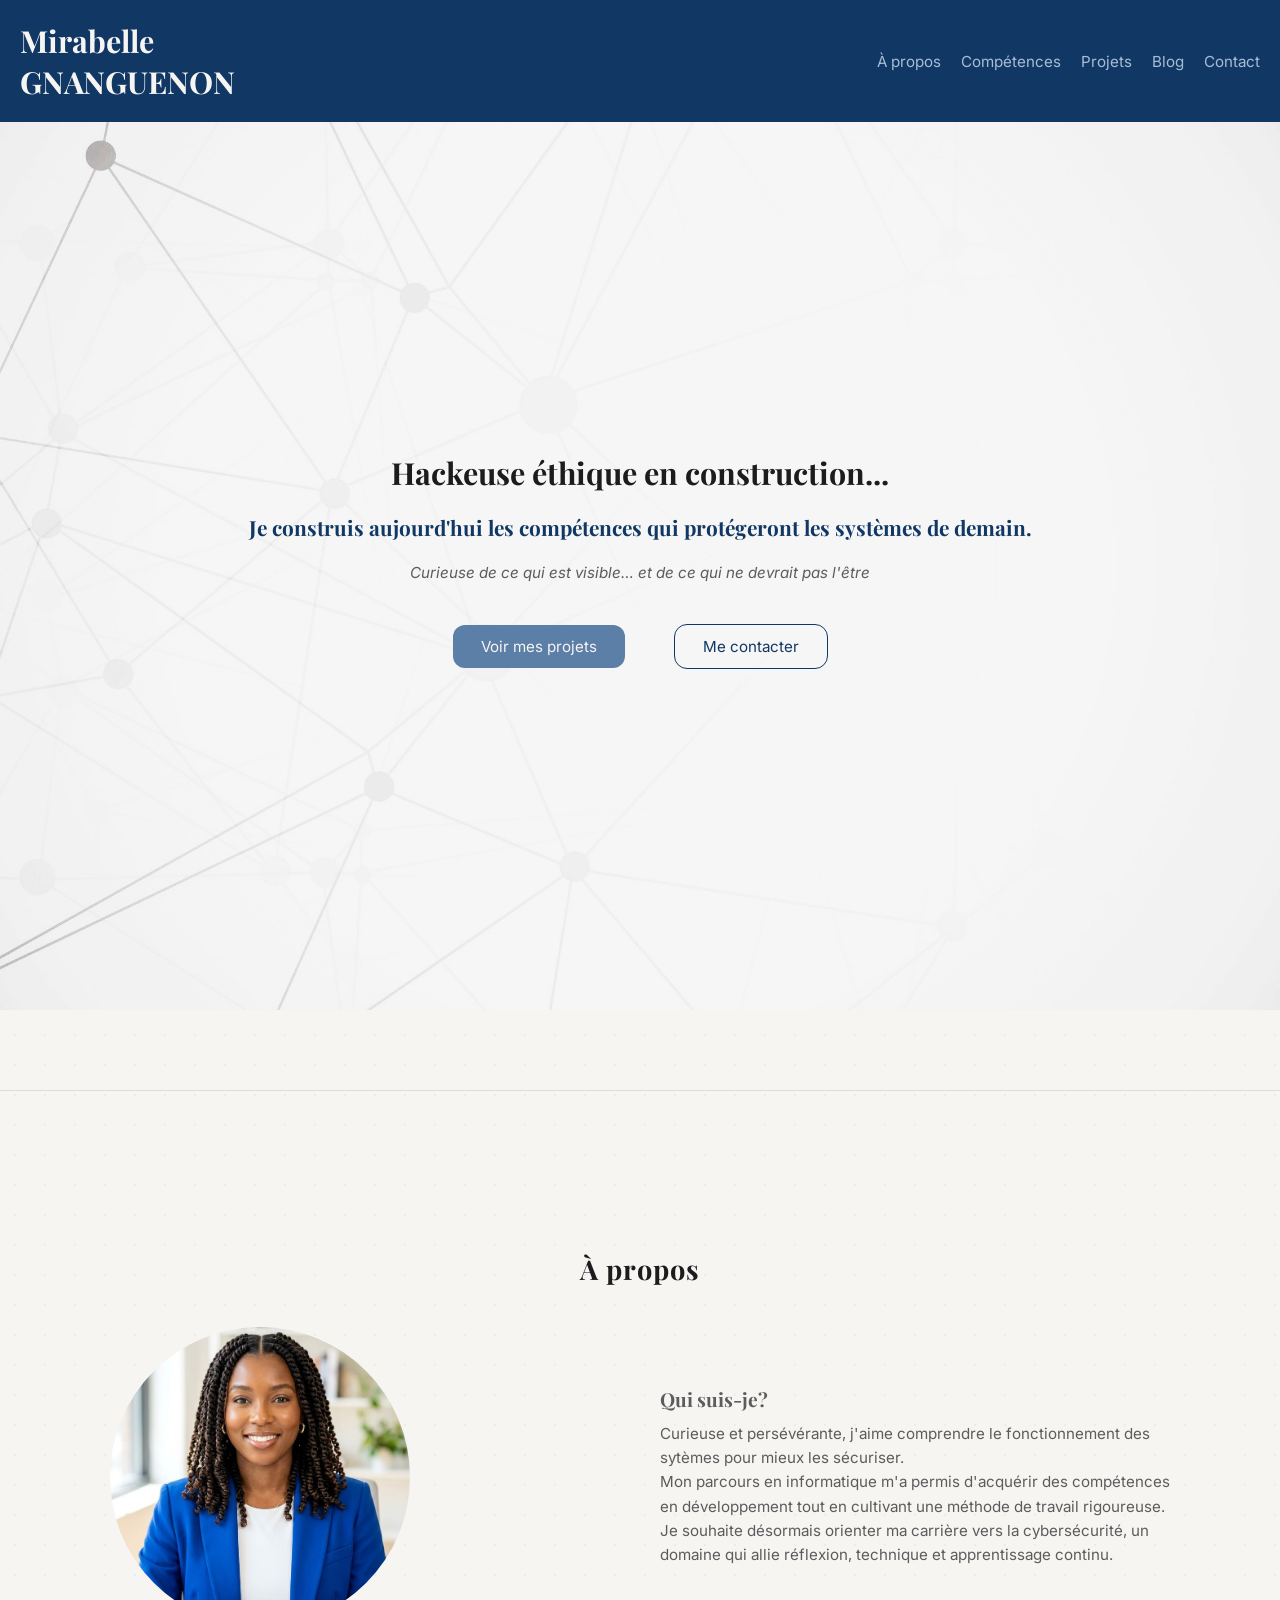
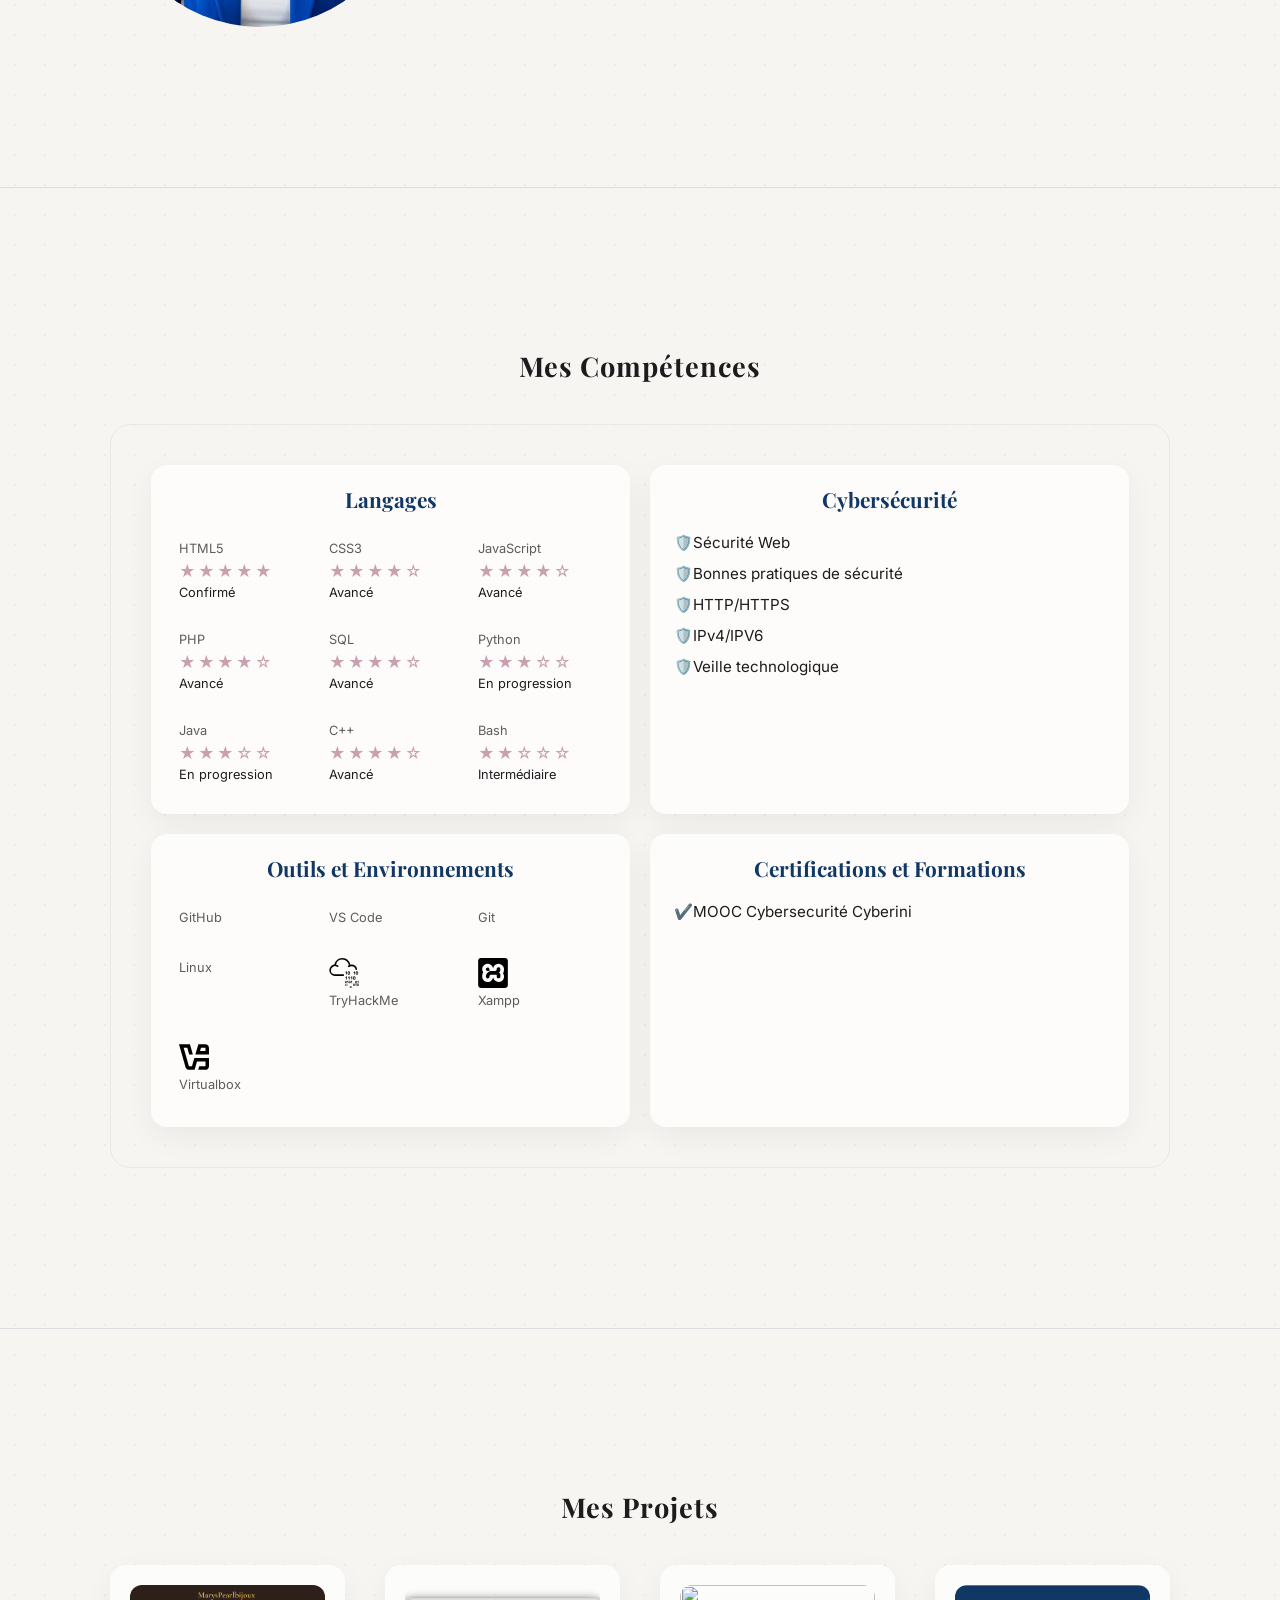
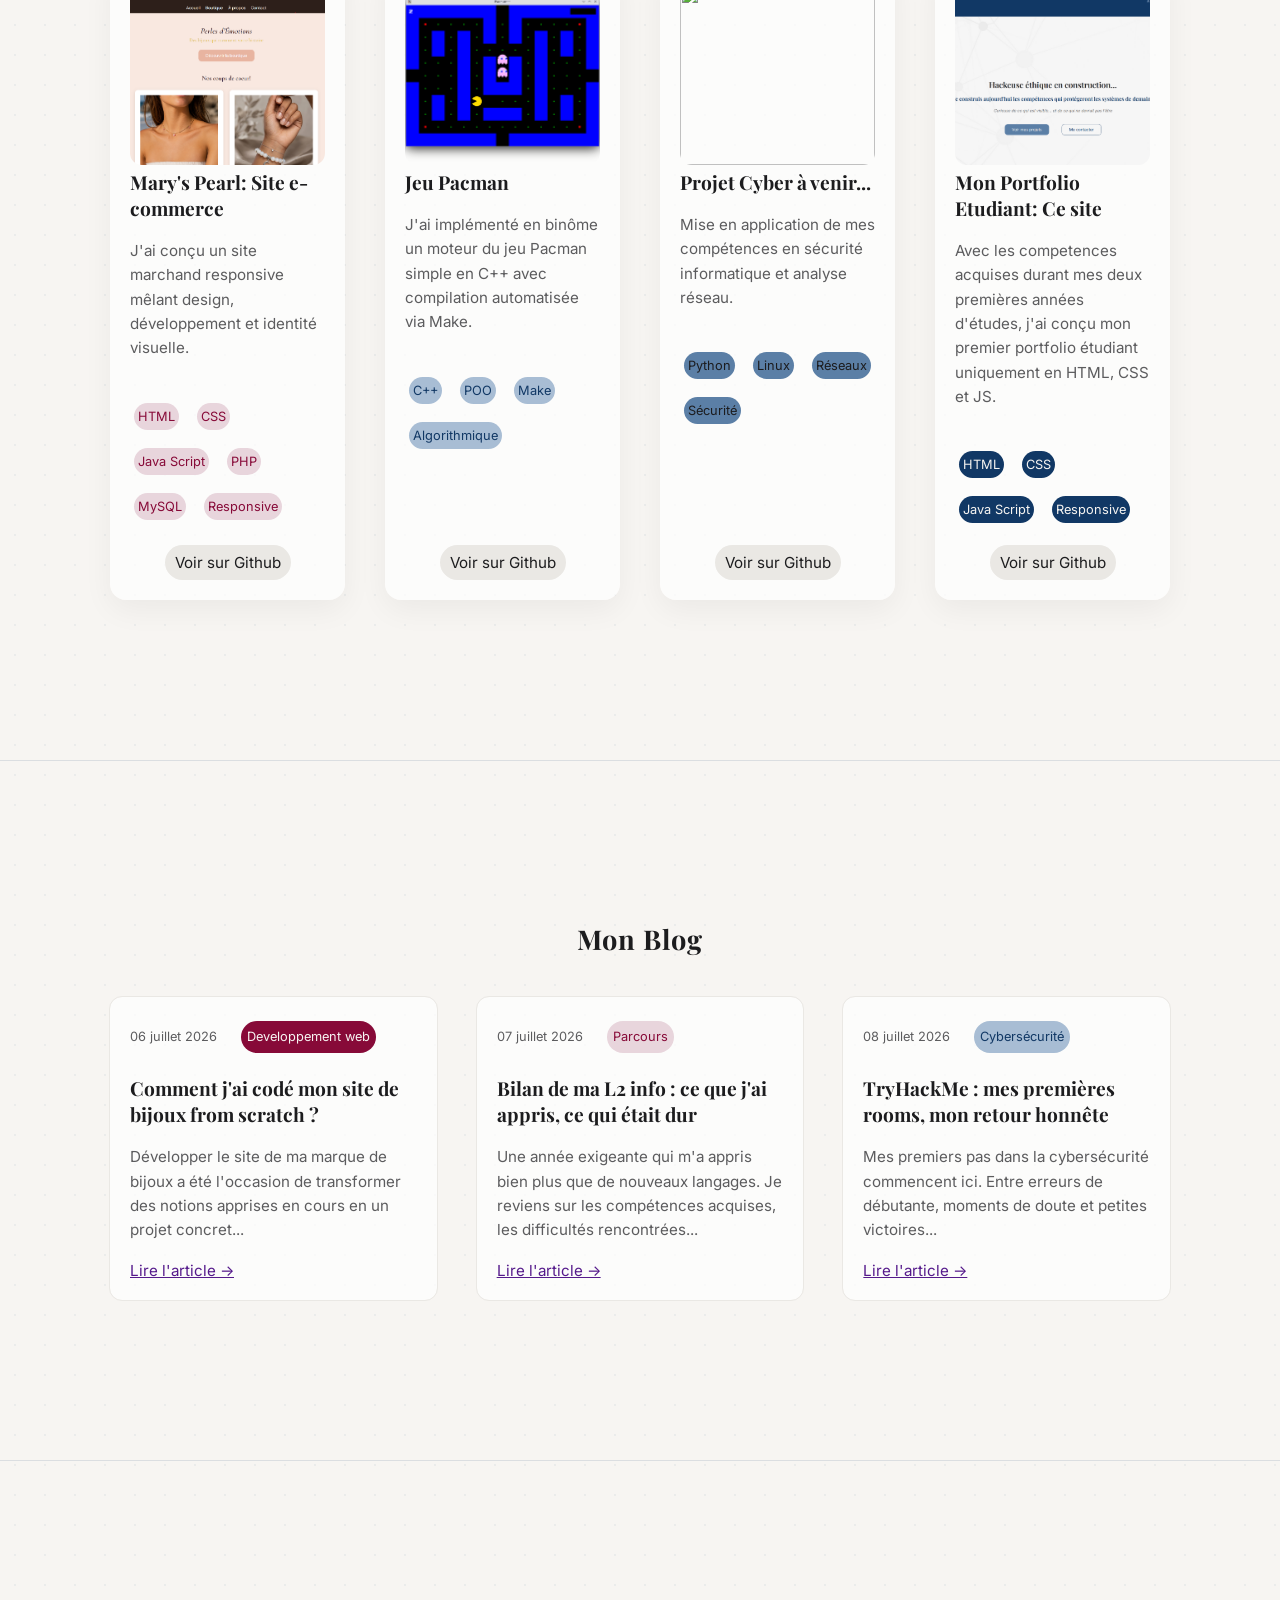
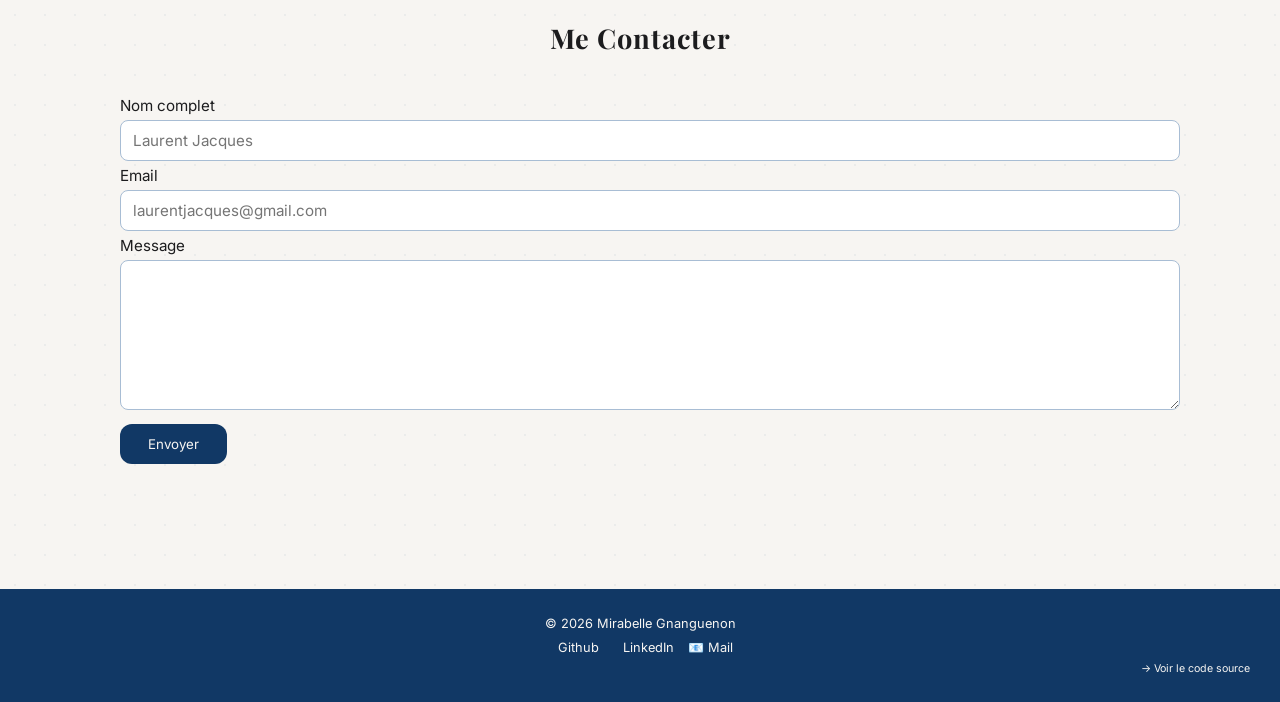
==== index.html @ e55e486d "Organisation du portfolio avec la nouvelle arborescence" ====
<!DOCTYPE html>
<html lang="fr">
<head>
    <meta charset="UTF-8">
    <meta name="viewport" content="width=device-width, initial-scale=1.0">
    <title>Portfolio-Mirabelle-gnanguenon</title>
    <link rel="stylesheet" type='text/css' href="https://cdn.jsdelivr.net/gh/devicons/devicon@latest/devicon.min.css" />
    <link href="https://fonts.googleapis.com/css2?family=Playfair+Display:ital,wght@0,500;0,600;1,400;1,500&family=Inter:wght@400;500;600&display=swap" rel="stylesheet">
    <link rel="stylesheet" href="style.css">
    <script defer src="script.js"></script>
</head>
<body>
    <header>
        <nav>
            <a href="#hero" class="nom-complet">
                <div>
                    <h1>Mirabelle</h1>
                    <h1>GNANGUENON</h1>
                </div>
            </a>

            <ul>
                <li><a href="#about">À propos</a></li>
                <li><a href="#skills">Compétences</a></li>
                <li><a href="#projects">Projets</a></li>
                <li><a href="#blog">Blog</a></li>
                <li><a href="#contact">Contact</a></li>
            </ul>
        </nav>
    </header>

    <main>
        <!-- hero -->
        <section id="hero">
            <h1>Hackeuse éthique en construction...</h1>
            <h3>Je construis aujourd'hui les compétences qui protégeront les systèmes de demain.</h3>
            <p>Curieuse de ce qui est visible… et de ce qui ne devrait pas l'être</p>
            
            <div class="boutons">
                <a href="#projects" class="bouton_projets">Voir mes projets</a>
                <a href="#contact" class="bouton_contact">Me contacter</a>
            </div>
        </section>

        <hr>

        <!-- à propos -->
        <section id="about">
            <h2 class="titre_section">À propos</h2>
            <div class="contenu-section">
                <img src="src/imgs/photo.jpg" alt="Une jeune femme en veste bleue professionnelle soignée arborant un beau sourire">
                <div>
                    <h4>Qui suis-je?</h4>
                    <p>Curieuse et persévérante, j'aime comprendre le fonctionnement des sytèmes pour mieux les sécuriser.</p>
                    
                    <p>Mon parcours en informatique m'a permis d'acquérir des compétences en développement tout en cultivant une méthode de travail rigoureuse.</p>
                    <p>Je souhaite désormais orienter ma carrière vers la cybersécurité, un domaine qui allie réflexion, technique et apprentissage continu.</p>
                </div>
            </div>
        </section>

        <hr>

        <!-- compétences -->
        <section id="skills">
            <h2 class="titre_section">Mes Compétences</h2>
            <div class="contenu-section">
                <div class="skill-card">
                    <h3>Langages</h3>
                        <ul class="langages">
                            
                            <li><i class="devicon-html5-plain"></i><p>HTML5</p><p class="niveau">★★★★★</p><span>Confirmé</span></li>
                            <li><i class="devicon-css3-plain"></i><p>CSS3</p><p class="niveau">★★★★☆</p><span>Avancé</span></li>
                            <li><i class="devicon-javascript-plain"></i><p>JavaScript</p><p class="niveau">★★★★☆</p><span>Avancé</span></li>
                            <li><i class="devicon-php-plain"></i><p>PHP</p><p class="niveau">★★★★☆</p><span>Avancé</span></li>
                            <li><i class="devicon-azuresqldatabase-plain"></i><p>SQL</p><p class="niveau">★★★★☆</p><span>Avancé</span></li>
                            <li><i class="devicon-python-plain"></i><p>Python</p><p class="niveau">★★★☆☆</p><span>En progression</span></li>
                            <li><i class="devicon-java-plain"></i><p>Java</p><p class="niveau">★★★☆☆</p><span>En progression</span></li>
                            <li><i class="devicon-cplusplus-plain"></i><p>C++</p><p class="niveau">★★★★☆</p><span>Avancé</span></li>
                            <li><i class="devicon-bash-plain"></i><p>Bash</p><p class="niveau">★★☆☆☆</p><span>Intermédiaire</span></li>
                        </ul>
                </div>
                
                <div class="skill-card">
                    <h3>Cybersécurité</h3>
                        <ul class="cybersecu">
                            <li>🛡️Sécurité Web</li>
                            <li>🛡️Bonnes pratiques de sécurité</li>
                            <li>🛡️HTTP/HTTPS</li>
                            <li>🛡️IPv4/IPV6</li>
                            <li>🛡️Veille technologique</li>
                        </ul>
                </div>

                <div class="skill-card">
                    <h3>Outils et Environnements</h3>
                        <ul class="outils">
                            <li><i class="devicon-github-original"></i><p>GitHub</p></li>
                            <li><i class="devicon-visualstudio-plain"></i><p>VS Code</p></li>
                            <li><i class="devicon-git-plain"></i><p>Git</p></li>
                            <li><i class="devicon-linux-plain"></i><p>Linux</p></li>
                            <li><img src="src/icons/tryhackme.svg" alt="TryHackMe"><p>TryHackMe</p></li>
                            <li><img src="src/icons/xampp.svg" alt="Xampp"><p>Xampp</p></li>
                            <li><img src="src/icons/virtualbox.svg" alt="Virtualbox"><p>Virtualbox</p></li>
                        </ul>
                </div>

                <div class="skill-card">
                    <h3>Certifications et Formations</h3>
                        <ul class="certifs">
                            <li><a href="lien du certificat">✔️MOOC Cybersecurité Cyberini</a></li>
                        </ul>
                </div>
            </div> 
        </section>

        <hr>

        <!-- projets -->
        <section id="projects">
            <h2 class="titre_section">Mes Projets</h2>
            <div class="contenu-section">
                    <article>
                        <a href="lien github" target="_blank" rel="noopener">
                        <img src="src/imgs/capture-projet-marys-pearl.png" alt="capture d'ecran de la vitrine d'un site e-commerce appelé marys pearl ">
                        <h4>Mary's Pearl: Site e-commerce</h4>
                        </a>
                        <p>J'ai conçu un site marchand responsive mêlant design, développement et identité visuelle.</p>
                        <ul class="tags_projet1">
                        <li>HTML</li>
                        <li>CSS</li>
                        <li>Java Script</li>
                        <li>PHP</li>
                        <li>MySQL</li>
                        <li>Responsive</li>
                        </ul>
                        <a href="" class="bouton_github"><i class="devicon-github-original"></i>  Voir sur Github</a>
                    </article>

                    <article>
                        <a href="lien github" target="_blank" rel="noopener">
                        <img src="src/imgs/capture-projet-pacman.png" alt="capture d'ecran d'un début de partie du jeu pacman">
                        <h4>Jeu Pacman</h4>
                        </a>
                        <p>J'ai implémenté en binôme un moteur du jeu Pacman simple en C++ avec compilation automatisée via Make.</p>
                        <ul class="tags_projet2">
                        <li>C++</li>
                        <li>POO</li>
                        <li>Make</li>
                        <li>Algorithmique</li>
                        </ul>
                        <a href="" class="bouton_github"><i class="devicon-github-original"></i>  Voir sur Github</a>
                    </article>

                    <article>
                        <a href="lien github" target="_blank" rel="noopener">
                        <img src="https://placehold.co/150x200" alt="">
                        <h4>Projet Cyber à venir...</h4>
                        </a>
                        <p>Mise en application de mes compétences en sécurité informatique et analyse réseau.</p>
                        <ul class="tags_projet3">
                        <li>Python</li>
                        <li>Linux</li>
                        <li>Réseaux</li>
                        <li>Sécurité</li>
                        </ul>
                        <a href="" class="bouton_github"><i class="devicon-github-original"></i>  Voir sur Github</a>
                    </article>

                    <article>
                        <a href="lien github" target="_blank" rel="noopener">
                        <img src="src/imgs/capture-projet-portfolio.png" alt="capture d'ecran de mon portfolio (site actuel) ">
                        <h4>Mon Portfolio Etudiant: Ce site</h4>
                        </a>
                        <p>Avec les competences acquises durant mes deux premières années d'études, j'ai conçu mon premier portfolio étudiant uniquement en HTML, CSS et JS.</p>
                        <ul class="tags_projet4">
                        <li>HTML</li>
                        <li>CSS</li>
                        <li>Java Script</li>
                        <li>Responsive</li>
                        </ul>
                        <a href="" class="bouton_github"><i class="devicon-github-original"></i>  Voir sur Github</a>
                    </article>
                </div>
            
        </section>

        <hr>

        <!-- blog -->
        <section id="blog">
            <h2 class="titre_section">Mon Blog</h2>
            <div class="contenu-section">
                <article>
                    <div>
                        <p class="date-article">06 juillet 2026</p>
                        <p class="tag-dev">Developpement web</p>
                    </div>
                    <h4>Comment j'ai codé mon site de bijoux from scratch ?</h4>
                    <p class="desc-article">Développer le site de ma marque de bijoux a été l'occasion de transformer des notions apprises en cours en un projet concret...</p>
                    <a href="">Lire l'article →</a>
                </article>

                <article>
                    <div> 
                        <p class="date-article">07 juillet 2026</p>
                        <p class="tag-parcours">Parcours</p>
                    </div>
                    
                    <h4>Bilan de ma L2 info : ce que j'ai appris, ce qui était dur</h4>
                    <p class="desc-article">Une année exigeante qui m'a appris bien plus que de nouveaux langages. Je reviens sur les compétences acquises, les difficultés rencontrées...</p>
                    <a href="">Lire l'article →</a>
                </article>

                <article>
                    <div>
                        <p class="date-article">08 juillet 2026</p>
                        <p class="tag-cybersecu">Cybersécurité</p>
                    </div>
                    <h4>TryHackMe : mes premières rooms, mon retour honnête</h4>
                    <p class="desc-article">Mes premiers pas dans la cybersécurité commencent ici. Entre erreurs de débutante, moments de doute et petites victoires...</p>
                    <a href="">Lire l'article →</a>
                    
                </article>
            </div>
            
        </section>

        <hr>

        <!-- contact -->
        <section id="contact">
            <h2 class="titre_section">Me Contacter</h2>
            <div class="contenu-section">
                <form action="" method="post">
                <label for="nom">Nom complet</label>
                <input type="text" id="nom" placeholder="Laurent Jacques" required>

                <label for="email">Email</label>
                <input type="email" id="email" placeholder="laurentjacques@gmail.com" required>

                <label for="message">Message</label>
                <textarea name="message" id="message" required></textarea>

                <button type="submit">Envoyer</button>

                </form>
            </div>
        </section>
    </main>

    <footer>
        <p>© 2026 Mirabelle Gnanguenon</p>
        <div>
            <a href=""><i class="devicon-github-original"></i>Github</a>
            <a href=""><i class="devicon-linkedin-plain"></i>LinkedIn</a>
            <a href="mailto:mahoutongnanguenon@gmail.com">📧 Mail</a>
        </div>

        <p class="code"><a href="">→ Voir le code source </a></p>
        
    </footer>
</body>
</html>
---- style.css ----
* {
    margin:0;
    padding: 0;
    box-sizing: border-box; 
}

html {
    scroll-behavior: smooth;
}

:root {
    --primary-color-1: #F7F5F2;
    --primary-color-2:#EAE8E4;
    --secondary-color:  #113865;
    --text-color-1:#1C1C1E;
    --text-color-2:#5C5C5E;
    --special-color-1:#A8BDD4;
    --special-color-2:#C9A0B0;
    --special-color-3:#870a38;
    --special-color-4:#E8D5DC;
    --special-color-5:#5B7FA6;
    --font-titre: 'Playfair Display', serif;
    --font-texte: 'Inter', sans-serif;
    --text-h1: 1.90rem;
    --text-h2: 1.70rem;
    --text-h3: 1.3rem;
    --text-h4: 1.2rem;
    --text-body: 0.95rem;
    --text-small: 0.8rem;

}

a {
    transition: 0.2s ease;
}

nav{
    position: fixed;
    width: 100%;
    display: flex; 
    justify-content: space-between;
    align-items: center;
    background-color: var(--secondary-color);
    color: var(--primary-color-1) ;
    padding: 20px;
    transition: all 0.3s ease; /*permet de faire une transition douce de 0.3 au moment de l'application de n'importe quel style changeant pour nav (ici pour style de effet_scroll)*/
    z-index:1000;
}

/* Remplacé dans le js pour faire plus classe et sécurisé(utilisagtion de variable au lieu de 77.6) */
/* main{
    padding-top: 77.6px;
}  */

body{
    color: var(--text-color-1);
    font-family: var(--font-texte);
    font-size: var(--text-body);
    background-color: var(--primary-color-1);
    background-image: radial-gradient(rgba(17,56,101,0.05) 1px, transparent 1px);
    background-size: 30px 30px;
}

section {
    margin: 40px auto;
    max-width: 1100px;
    padding:80px 20px;
}


p {
    line-height: 1.6;
    color: var(--text-color-2);
}

h1{
    font-family: var(--font-titre);
    font-size: var(--text-h1);
}

h2{
    font-family: var(--font-titre);
    font-size: var(--text-h2);
}

h3{
    font-family: var(--font-titre);
    font-size: var(--text-h3);
}

h4{
    font-family: var(--font-titre);
    font-size: var(--text-h4);
}

nav ul{
    display: flex;
    gap: 20px;
    list-style-type: none;
}

nav a{
    color: var(--special-color-1);
    text-decoration: none;
}

nav ul a:hover{
    color:var(--primary-color-1) ;
}

.nom-complet{
    color: var(--primary-color-1);
}

hr {
    border: none;
    height: 0.8px;
    background-color: rgba(17, 56, 101, 0.12);
    width: 100%;
    margin: 80px 0;
}


#hero{
  max-width: none;
  width: 100%;
  margin: 0;
  min-height: 100vh;  
  display: flex;
  flex-direction: column;
  gap: 20px;
  justify-content: center;
  align-items: center;
  padding: 50px;
  background-image: url("src/imgs/hero-background-img.jpg");
  background-size: cover;
  background-position: center;
  background-repeat: no-repeat;
}

#hero h3 {
    color: var(--secondary-color);
} 

#hero p {
    font-style: italic;
    max-width: 600px;
    color: var(--text-color-2);
}

.boutons{
    display: flex;
    gap: 50px;
}

.bouton_projets{
    text-decoration: none;
    color: var(--primary-color-1);
    background-color: var(--special-color-5);
    padding: 12px 28px;
    margin-top: 20px;
    border-radius: 12px;
    transition: all 0.3s ease;
    transition: background-color .3s ease,
                transform .3s ease

}
.bouton_contact{
    text-decoration: none;
    color: var(--secondary-color);
    padding: 12px 28px;
    margin-top: 20px;
    outline: 1px solid var(--secondary-color) ;
    border-radius: 12px;
    transition: all 0.3s ease;
    transition: background-color .3s ease,
                transform .3s ease
}

.bouton_projets:hover,.bouton_contact:hover {
    background-color: var(--special-color-1);
    transform: translateY(-3px);
}




.effet_scroll{
    background-color: rgba(46, 74, 107, 0.95); 
    backdrop-filter: blur(10px);
    box-shadow: 0 2px 20px rgba(0,0,0,0.15);
}


footer{
    background-color:var(--secondary-color) ;
    font-size: var(--text-small);
    padding: 20px;
    margin-top: 20px;
}


footer *{
    text-decoration: none;
    color:var(--primary-color-1);
    text-align: center;
    margin: 5px;
}


footer p.code{
    text-align: right;
    font-size:smaller;
}

.titre_section {
    text-align: center;
    margin-bottom: 40px;
    letter-spacing: 1px;
}

#about div.contenu-section{
    display: grid;
    grid-template-columns: 1fr 1fr;
    gap: 40px;
    align-items: center;
}

#about h4{
    margin-bottom: 10px;
    color: var(--text-color-2);
}

#about img{
    width: 300px;
    height: 300px;
    object-fit: cover;
    border-radius: 100%;
}

#skills div.contenu-section{
    display: grid;
    grid-template-columns: repeat(2,1fr);
    gap: 20px;
    border: 1px solid var(--primary-color-2);
    border-radius: 20px;
    padding: 40px;
    
}


.skill-card {
    background: rgba(255,255,255,0.7);
    backdrop-filter: blur(10px);
    border-radius: 16px;
    padding: 20px;
    box-shadow: 0 10px 30px rgba(0,0,0,0.05);
    transition: 0.3s ease;
}

.skill-card:hover {
    transform: translateY(-6px);
    box-shadow: 0 20px 40px rgba(0,0,0,0.1);
}


#skills ul.langages,#skills ul.outils {
    /* display: inline-flex; */
    display: grid;
    grid-template-columns: repeat(3,1fr);
    gap: 18px;
    /* flex-wrap: wrap; */
    padding: 6px 4px;
    font-size: var(--text-small);
}

.outils img{
    width:30px;
    height:30px;
}

#skills ul.certifs a{
    text-decoration: none;
    color:var(--text-color-1) ;
}


#skills li{
    padding: 6px 4px;
    list-style-type: none;
}

.niveau{
    color:var(--special-color-2);
    font-size: 1rem;
    letter-spacing: 2px;
}

.langages i{
    font-size: 30px;
    color: var(--secondary-color);
}

.outils i{
    font-size: 30px;
    color: var(--text-color-1);
}


.skill-card h3{
    margin-bottom: 14px;
    text-align: center;
    color: var(--secondary-color);
    
}

/* .cybersecu li{
    margin: 6px;
    border-radius: 20px;
    background-color: var(--special-color-1);
    color:var(--secondary-color);
} */




#about, #skills {
    opacity: 0;
    transform: translateY(30px);
    transition: all 0.6s ease;
}

#about.visible, #skills.visible {
    opacity: 1;
    transform: translateY(0);
}

#projects article a{
    text-decoration: none;
    color: var(--text-color-1);
}

#projects div.contenu-section {
    display: grid;
    grid-template-columns: repeat(4,1fr);
    gap: 40px;
}


#projects article{
    display: flex;
    flex-direction: column;
    gap: 18px;
    transition: transform 0.3s ease, box-shadow 0.3s ease;
    background: rgba(255,255,255,0.7);
    border-radius: 16px;
    padding: 20px;
    box-shadow: 0 10px 30px rgba(0,0,0,0.05);
    opacity: 0;
    transform: translateY(30px);
}

#projects article:hover {
    transform: translateY(-6px);
    box-shadow: 0 20px 40px rgba(0,0,0,0.1);
}

#projects img{
    width: 100%;
    height:180px;
    border-radius:12px;
    object-fit: cover;
    object-position:center;
    
}


#projects div.contenu-section  ul{
    display: inline-flex;
    flex-wrap: wrap;
    gap: 10px;
    margin-top:20px;
}

#projects div.contenu-section li{
    list-style-type: none;
    border-radius: 15px;
    padding: 6px 4px;
    margin: 4px;
    font-size: var(--text-small);
}

.tags_projet1 li{
    background-color: var(--special-color-4);
    color:var(--special-color-3);
}

.tags_projet2 li{
    background-color: var(--special-color-1);
    color:var(--secondary-color);
}

.tags_projet3 li{
    background-color: var(--special-color-5);
    color:var(--text-color-1);
}

.tags_projet4 li{
    background-color: var(--secondary-color);
    color:var(--primary-color-1);
}

.bouton_github{
    align-self: center;
    transition: all 0.3s ease;
    text-decoration: none;
    background-color: var(--primary-color-2);
    color: var(--text-color-1);
    border-radius: 20px;
    padding: 8px 10px;
    margin-top:auto;
}

.bouton_github:hover{
    box-shadow: 2px 4px 4px var(--text-color-2);
}


#projects article.visible {
    opacity: 1;
    transform: translateY(0);
}

#blog div.contenu-section{
    display: grid;
    grid-template-columns: repeat(3,1fr);
    gap: 40px;
}

#blog article{
    background-color:  rgba(255,255,255,0.7);
    outline: 1px solid var(--primary-color-2);
    padding: 20px;
    border-radius: 12px;
}

#blog article {
    display: flex;
    flex-direction: column;
    gap: 18px;
}

#blog article p.desc-article {
    flex-grow: 1; /* la description s'étire, et le lien se retrouve naturellement collé en bas dans toutes les cartes */
}


#blog article div{
    display: inline-flex;
    align-items: center;
    gap: 20px;
}

.date-article{
    font-size: var(--text-small);
    
}

.tag-dev{
    font-size: var(--text-small);
    background-color: var(--special-color-3);
    color: var(--primary-color-1);
    border-radius: 20px;
    padding: 6px;
    margin: 4px;
}

.tag-parcours{
    font-size: var(--text-small);
    background-color: var(--special-color-4);
    color: var(--special-color-3);
    border-radius: 20px;
    padding: 6px;
    margin: 4px;
}

.tag-cybersecu{
    font-size: var(--text-small);
    background-color: var(--special-color-1);
    color: var(--secondary-color);
    border-radius: 20px;
    padding: 6px;
    margin: 4px;
}

form div.contenu-section{
    display: flex;
    flex-direction: column;
}

form *{
    margin: 5px 10px;
}

form input, form textarea {
    width: 100%;
    padding: 10px 12px;
    border: 1px solid var(--special-color-1);
    border-radius: 8px;
    outline: none; /* supprime l'outline par def du navigateur */
    font-family: var(--font-texte);
    font-size: var(--text-body);
    background-color: white;
    transition: border-color 0.3s ease;
}

form input:focus, form textarea:focus {
    border-color: var(--secondary-color);
}

form textarea {
    height: 150px;
    resize: vertical;  /* Empêche l'utilisateur D'étirer le champ Horizontalement et de casser le style De ma page */
}

form button {
    align-self: flex-start;
    background-color: var(--secondary-color);
    color: var(--primary-color-1);
    padding: 12px 28px;
    border: none;
    border-radius: 12px;
    font-family: var(--font-texte);
    cursor: pointer;
    transition: all 0.3s ease;
}

form button:hover {
    background-color: var(--special-color-5);
}

nav a.active{
    color: var(--primary-color-1);
}


/* SE METTENT TJRS A LA FIN DU CSS sinon les autres styles les écrasetont) */
@media (max-width: 768px) {
    
    #projects div.contenu-section {
        grid-template-columns: 1fr;
    }

    #skills div.contenu-section{
        grid-template-columns: 1fr;
    }

    #about div.contenu-section {
        grid-template-columns: 1fr;
        text-align: center;
    }

    #about img {
        margin: 0 auto;
    }

     #blog div.contenu-section{
        grid-template-columns: 1fr;
    }

    nav{
        flex-wrap: wrap;
    }

}
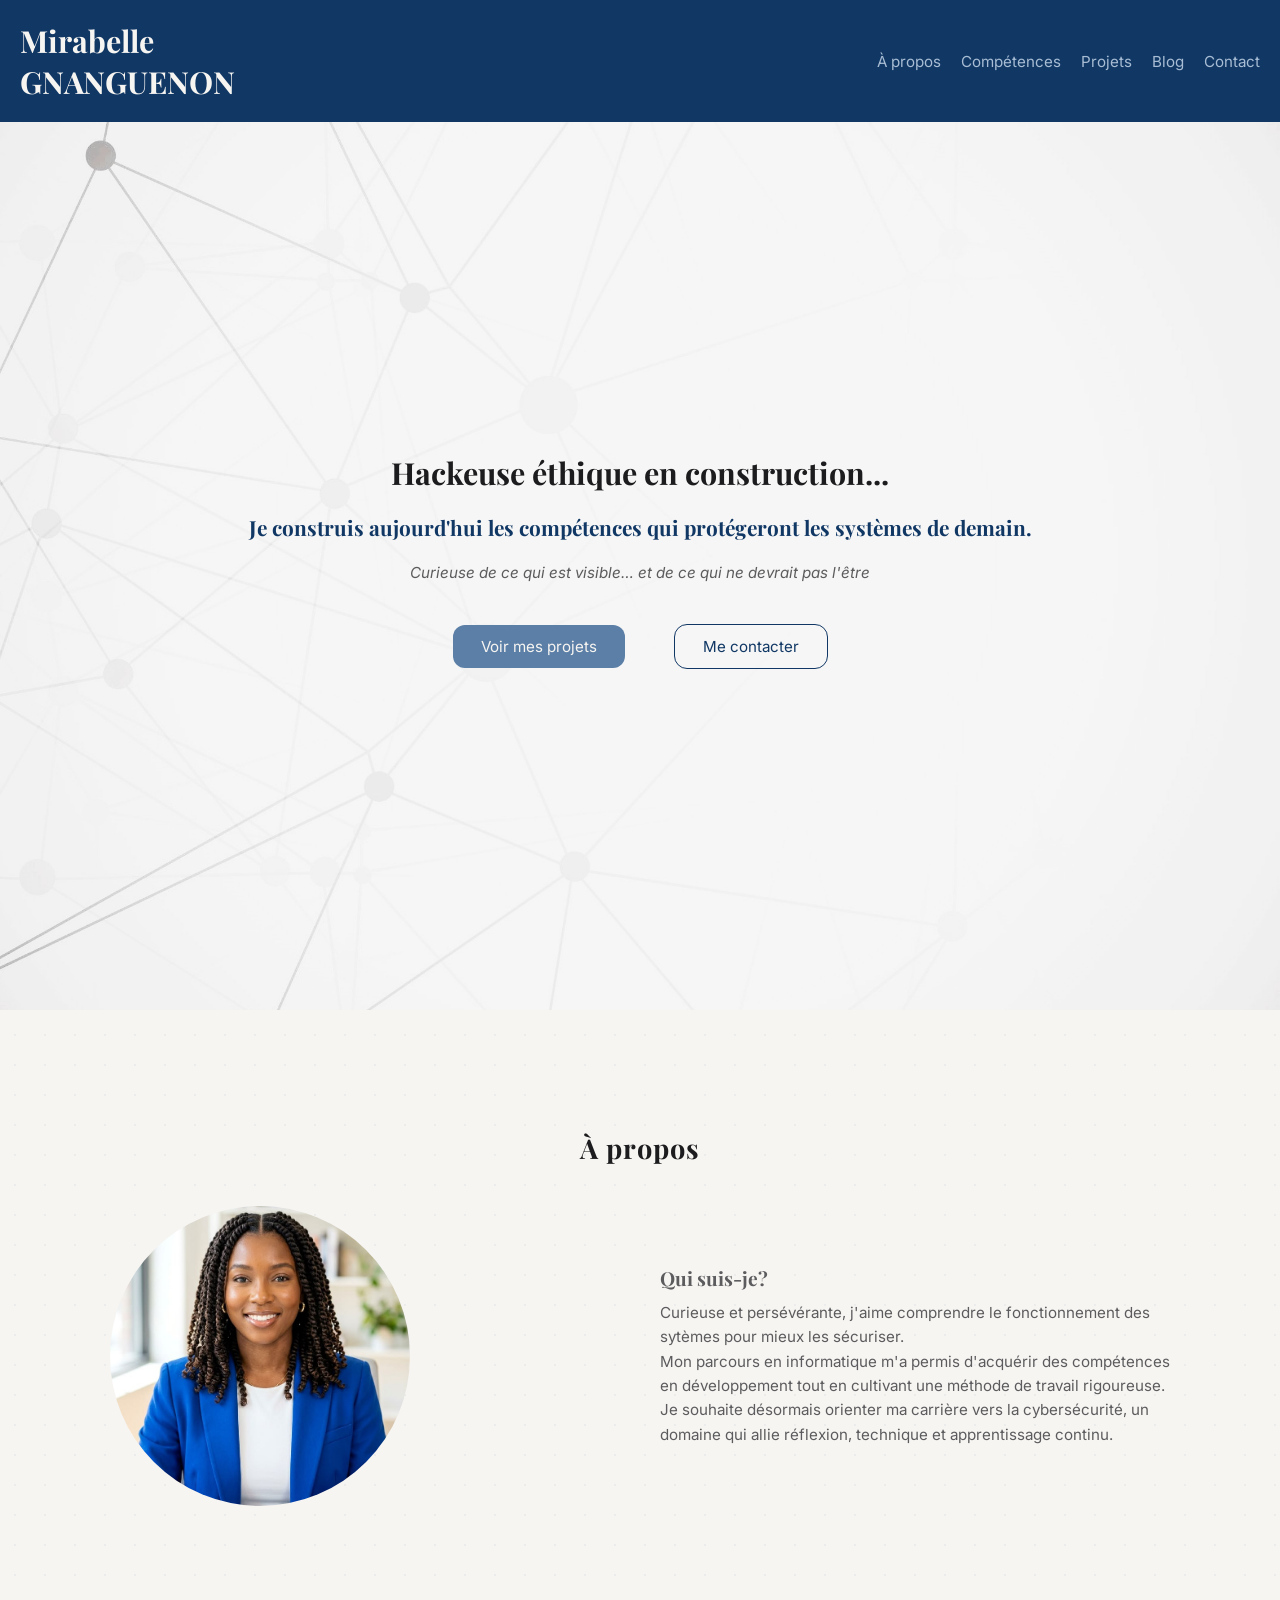
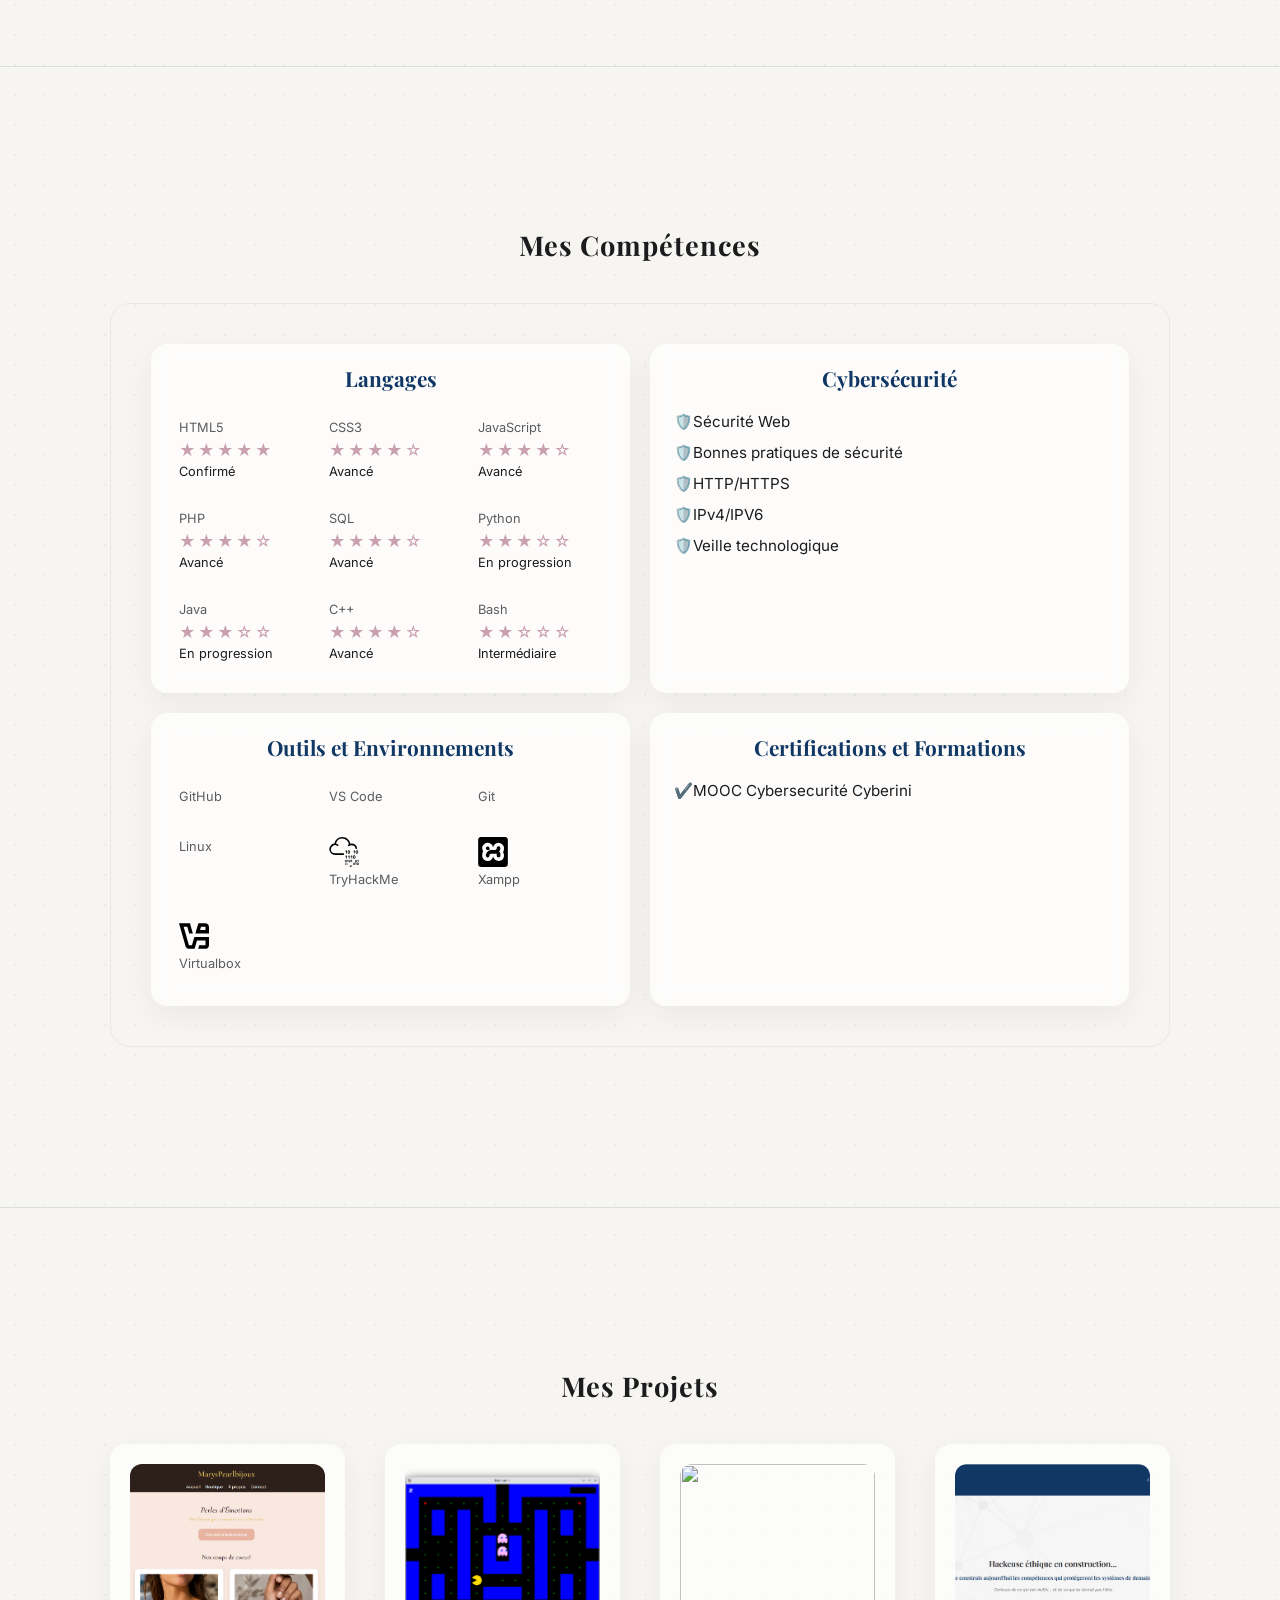
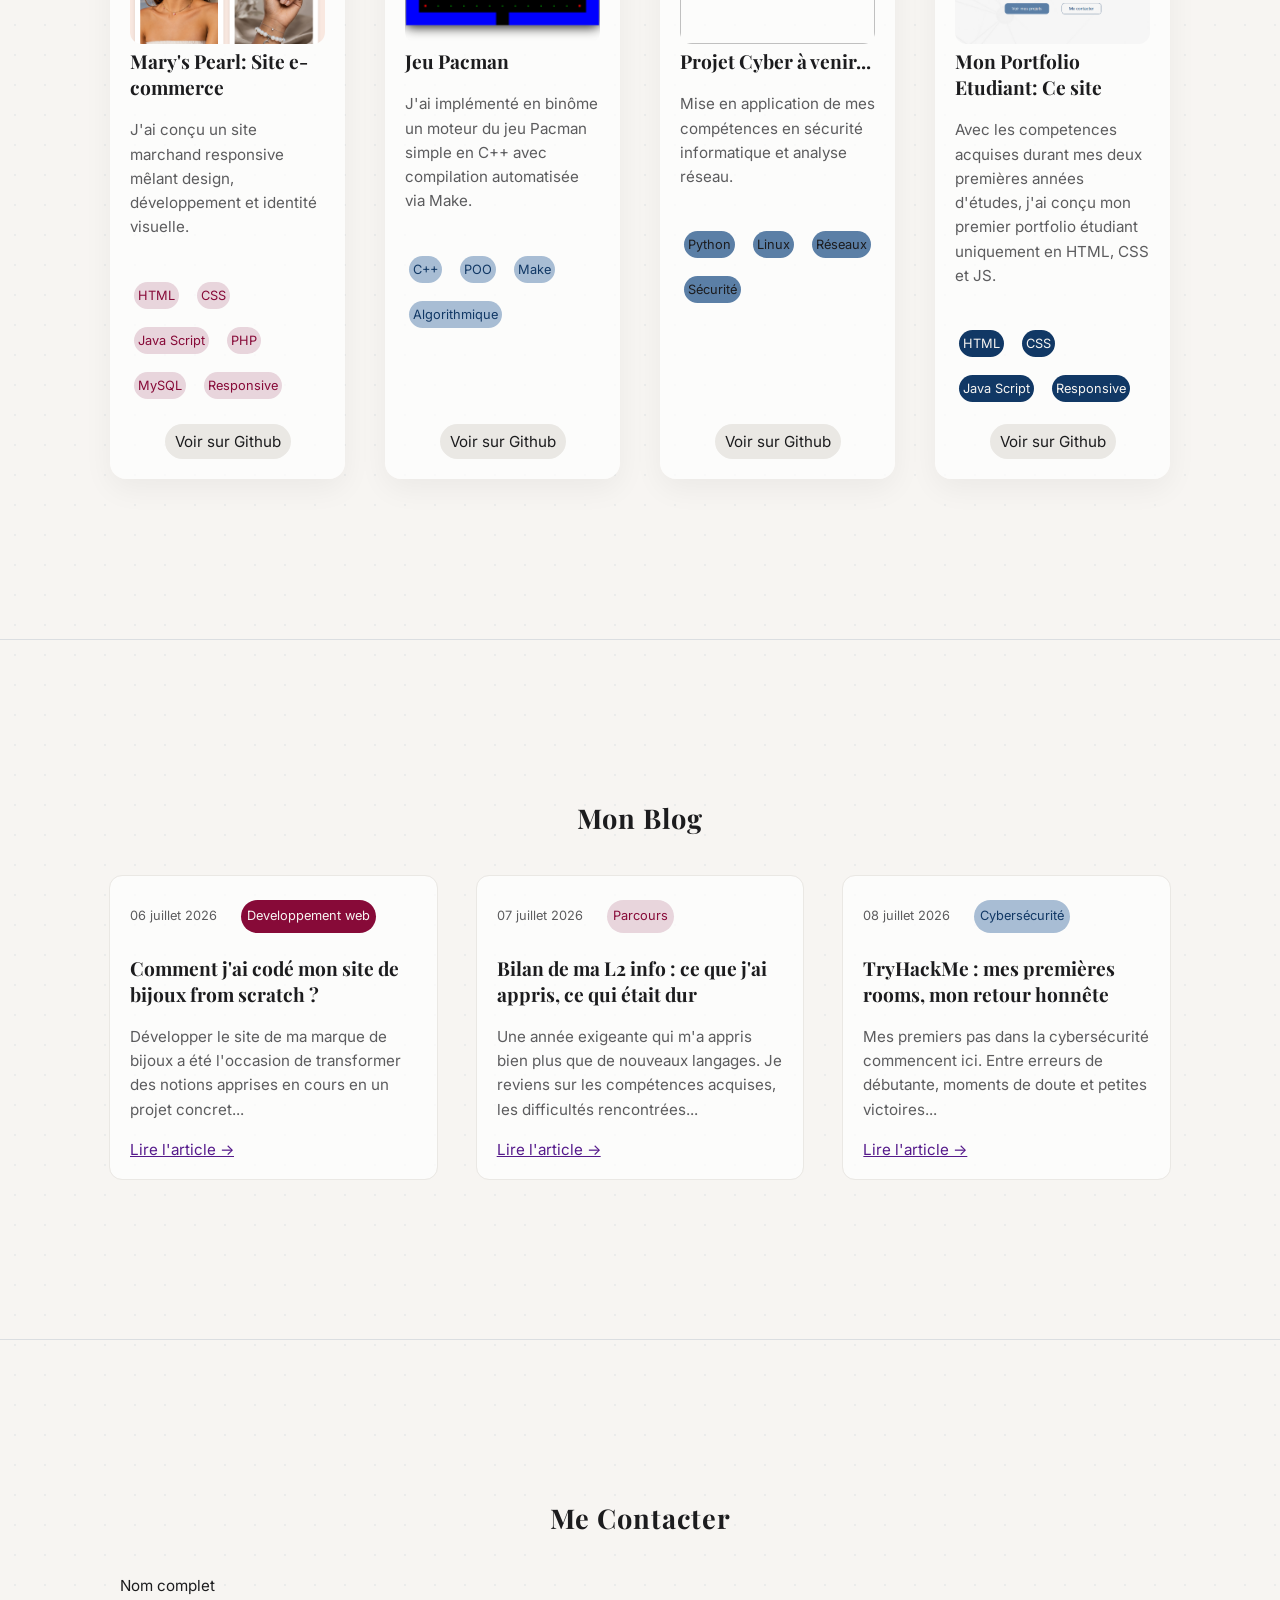
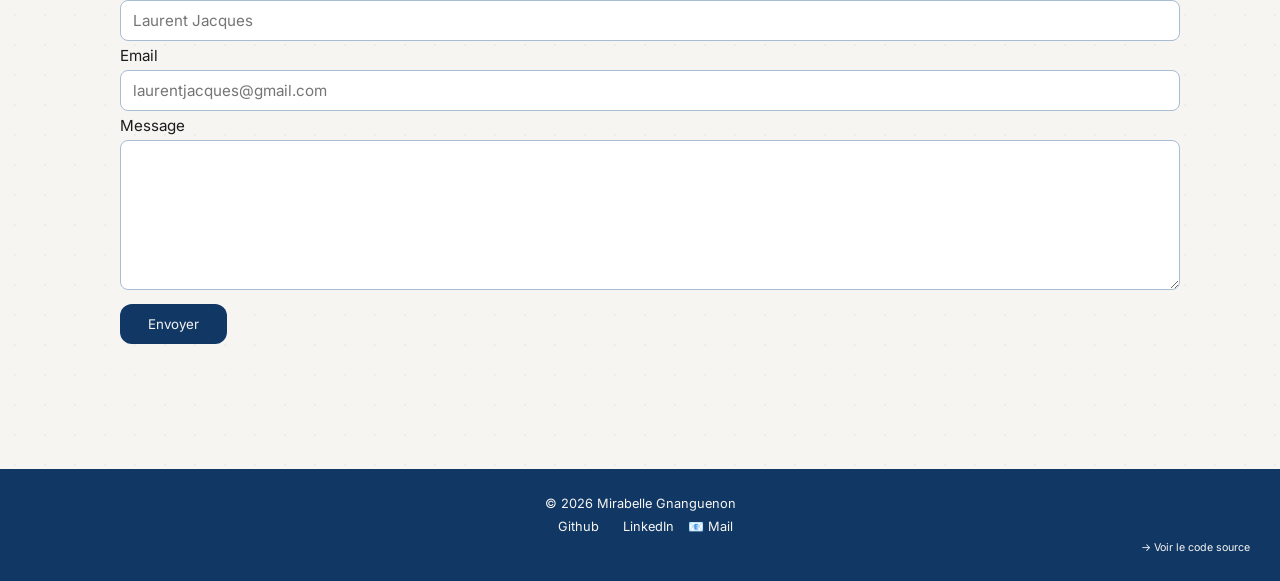
==== commit b54f05bf: "Suite responsivité et adaptation des liens" ====
--- a/index.html
+++ b/index.html
@@ -42,7 +42,6 @@
             </div>
         </section>
 
-        <hr>
 
         <!-- à propos -->
         <section id="about">
@@ -108,7 +107,7 @@
                 <div class="skill-card">
                     <h3>Certifications et Formations</h3>
                         <ul class="certifs">
-                            <li><a href="lien du certificat">✔️MOOC Cybersecurité Cyberini</a></li>
+                            <li>✔️MOOC Cybersecurité Cyberini</li>
                         </ul>
                 </div>
             </div> 
@@ -121,7 +120,7 @@
             <h2 class="titre_section">Mes Projets</h2>
             <div class="contenu-section">
                     <article>
-                        <a href="lien github" target="_blank" rel="noopener">
+                        <a href="https://marys-pearl.vercel.app" target="_blank" rel="noopener">
                         <img src="src/imgs/capture-projet-marys-pearl.png" alt="capture d'ecran de la vitrine d'un site e-commerce appelé marys pearl ">
                         <h4>Mary's Pearl: Site e-commerce</h4>
                         </a>
@@ -134,7 +133,7 @@
                         <li>MySQL</li>
                         <li>Responsive</li>
                         </ul>
-                        <a href="" class="bouton_github"><i class="devicon-github-original"></i>  Voir sur Github</a>
+                        <a href="https://github.com/MarilyseGNANGUENON/Marys-Pearl" target="_blank" rel="noopener" class="bouton_github"><i class="devicon-github-original"></i>  Voir sur Github</a>
                     </article>
 
                     <article>
@@ -149,7 +148,7 @@
                         <li>Make</li>
                         <li>Algorithmique</li>
                         </ul>
-                        <a href="" class="bouton_github"><i class="devicon-github-original"></i>  Voir sur Github</a>
+                        <a href="" target="_blank" rel="noopener" class="bouton_github"><i class="devicon-github-original"></i>  Voir sur Github</a>
                     </article>
 
                     <article>
@@ -164,11 +163,11 @@
                         <li>Réseaux</li>
                         <li>Sécurité</li>
                         </ul>
-                        <a href="" class="bouton_github"><i class="devicon-github-original"></i>  Voir sur Github</a>
-                    </article>
-
-                    <article>
-                        <a href="lien github" target="_blank" rel="noopener">
+                        <a href="" target="_blank" rel="noopener" class="bouton_github"><i class="devicon-github-original"></i>  Voir sur Github</a>
+                    </article>
+
+                    <article>
+                        <a href="https://portfolio-mirabelle.vercel.app " target="_blank" rel="noopener">
                         <img src="src/imgs/capture-projet-portfolio.png" alt="capture d'ecran de mon portfolio (site actuel) ">
                         <h4>Mon Portfolio Etudiant: Ce site</h4>
                         </a>
@@ -179,7 +178,7 @@
                         <li>Java Script</li>
                         <li>Responsive</li>
                         </ul>
-                        <a href="" class="bouton_github"><i class="devicon-github-original"></i>  Voir sur Github</a>
+                        <a href="https://github.com/MarilyseGNANGUENON/Portfolio" target="_blank" rel="noopener" class="bouton_github"><i class="devicon-github-original"></i>  Voir sur Github</a>
                     </article>
                 </div>
             
--- a/style.css
+++ b/style.css
@@ -184,9 +184,6 @@
     transform: translateY(-3px);
 }
 
-
-
-
 .effet_scroll{
     background-color: rgba(46, 74, 107, 0.95); 
     backdrop-filter: blur(10px);
@@ -315,15 +312,6 @@
     color: var(--secondary-color);
     
 }
-
-/* .cybersecu li{
-    margin: 6px;
-    border-radius: 20px;
-    background-color: var(--special-color-1);
-    color:var(--secondary-color);
-} */
-
-
 
 
 #about, #skills {
@@ -546,32 +534,107 @@
 }
 
 
-/* SE METTENT TJRS A LA FIN DU CSS sinon les autres styles les écrasetont) */
+/* SE METTENT TJRS A LA FIN DU CSS sinon les autres styles les écraseront) */
 @media (max-width: 768px) {
     
+     html,
+    body {
+        width: 100%;
+        max-width: 100%;
+        overflow-x: hidden;
+    }
+
+    section {
+        width: 100%;
+        max-width: 100%;
+        margin: 30px auto;
+        padding: 50px 20px;
+    }
+
+     /* HERO */
+
+    #hero {
+        text-align: center;
+        width: 100%;
+        max-width: 100%;
+        min-height: 100svh;
+        padding: 40px 20px;
+    }
+
+    /* NAVIGATION */
+
+    nav {
+        width: 100%;
+        flex-wrap: wrap;
+    }
+
+     /* ABOUT */
+
+     #about div.contenu-section {
+        grid-template-columns: 1fr;
+        width: 100%;
+        text-align: center;
+    }
+
+    #about img {
+        max-width: 100%;
+        width: 250px;
+        height: 250px;
+        margin: 0 auto;
+    }
+
+
+     /* SKILLS */
+
+    #skills div.contenu-section{
+        width: 100%;
+        max-width: 100%;
+        grid-template-columns: 1fr;
+        padding: 20px;
+        gap: 20px;
+
+    }
+
+    #skills ul.langages,
+    #skills ul.outils {
+        grid-template-columns: repeat(2, 1fr);
+        gap: 12px;
+    }
+
+    /* PROJECTS */
+
     #projects div.contenu-section {
+        width: 100%;
         grid-template-columns: 1fr;
     }
 
-    #skills div.contenu-section{
+   
+    /* BLOG */
+
+     #blog div.contenu-section{
+        width: 100%;
         grid-template-columns: 1fr;
     }
 
-    #about div.contenu-section {
-        grid-template-columns: 1fr;
-        text-align: center;
-    }
-
-    #about img {
-        margin: 0 auto;
-    }
-
-     #blog div.contenu-section{
-        grid-template-columns: 1fr;
-    }
-
-    nav{
+    /* FORMULAIRE */
+
+    form {
+        width: 100%;
+    }
+
+    form input,
+    form textarea {
+        width: 100%;
+        max-width: 100%;
+    }
+
+     /* BOUTONS */
+
+    .boutons {
+        width: 100%;
+        justify-content: center;
         flex-wrap: wrap;
+        gap: 20px;
     }
 
 }
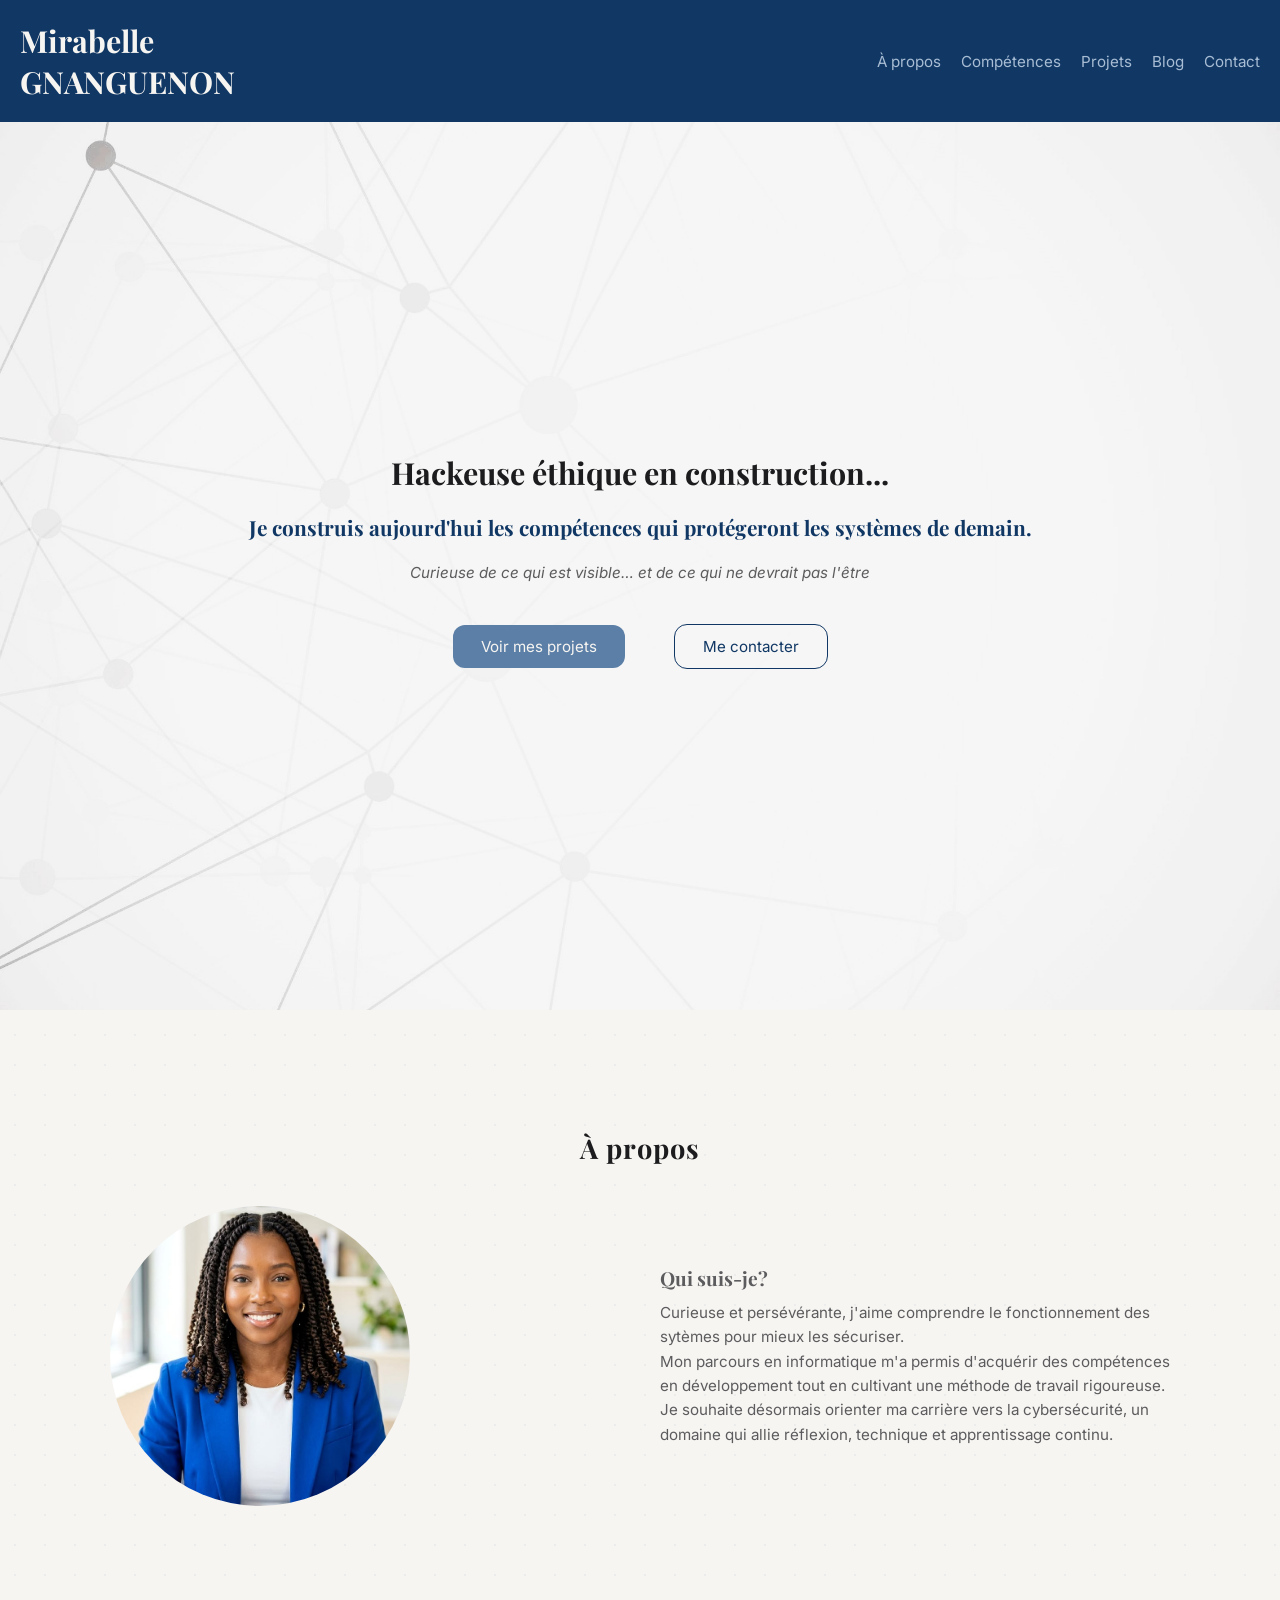
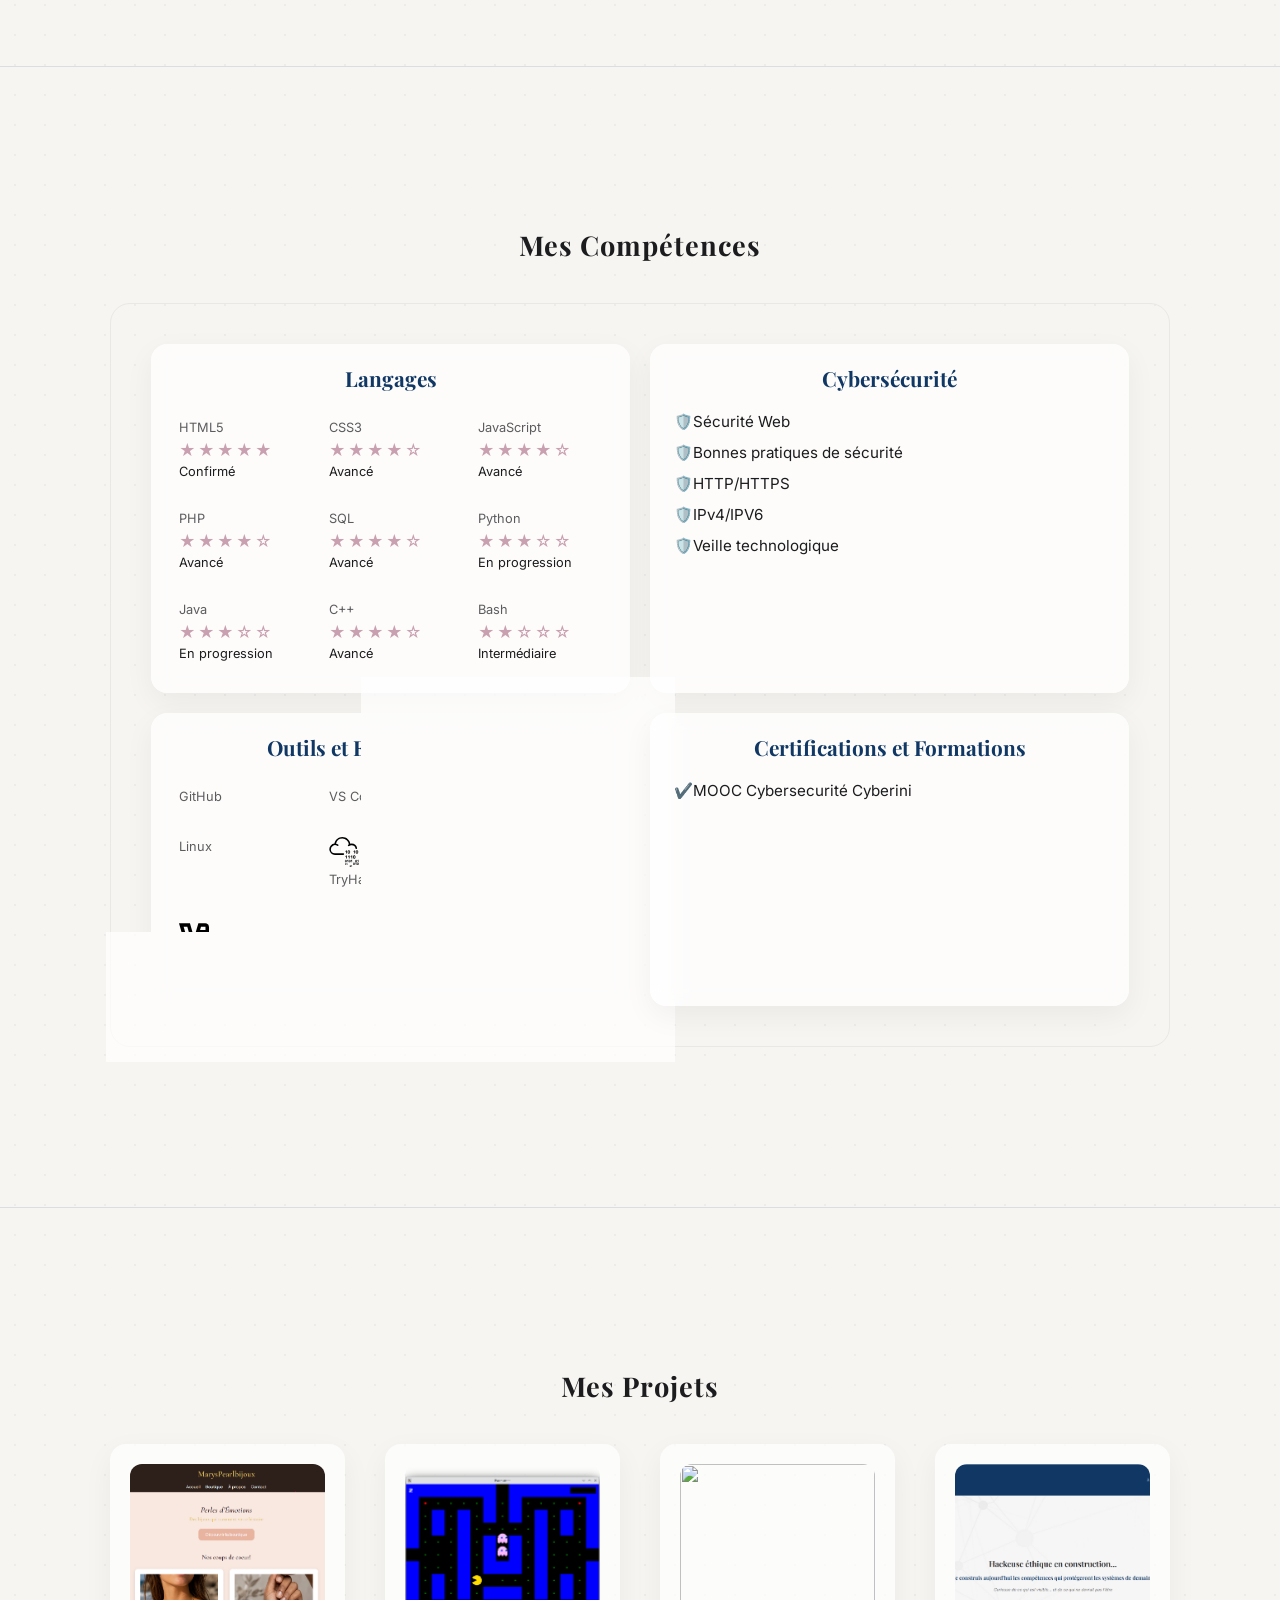
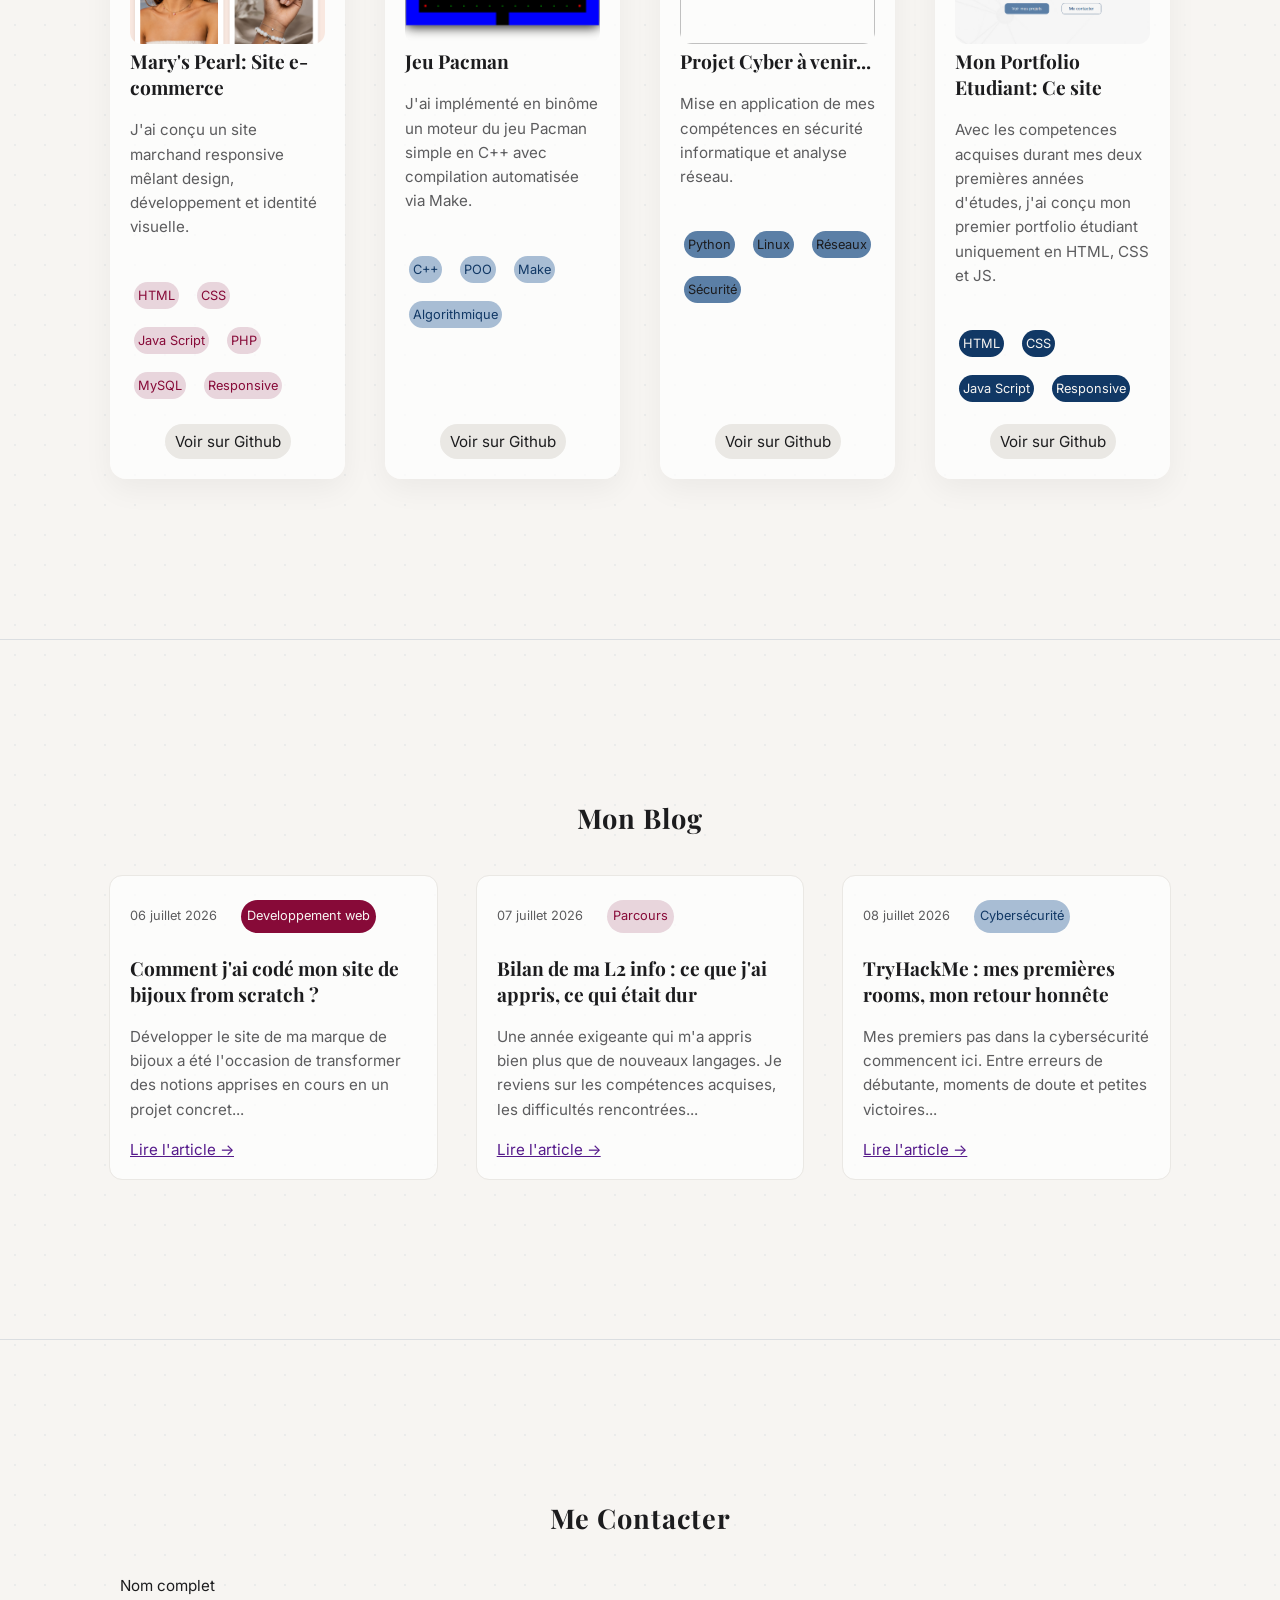
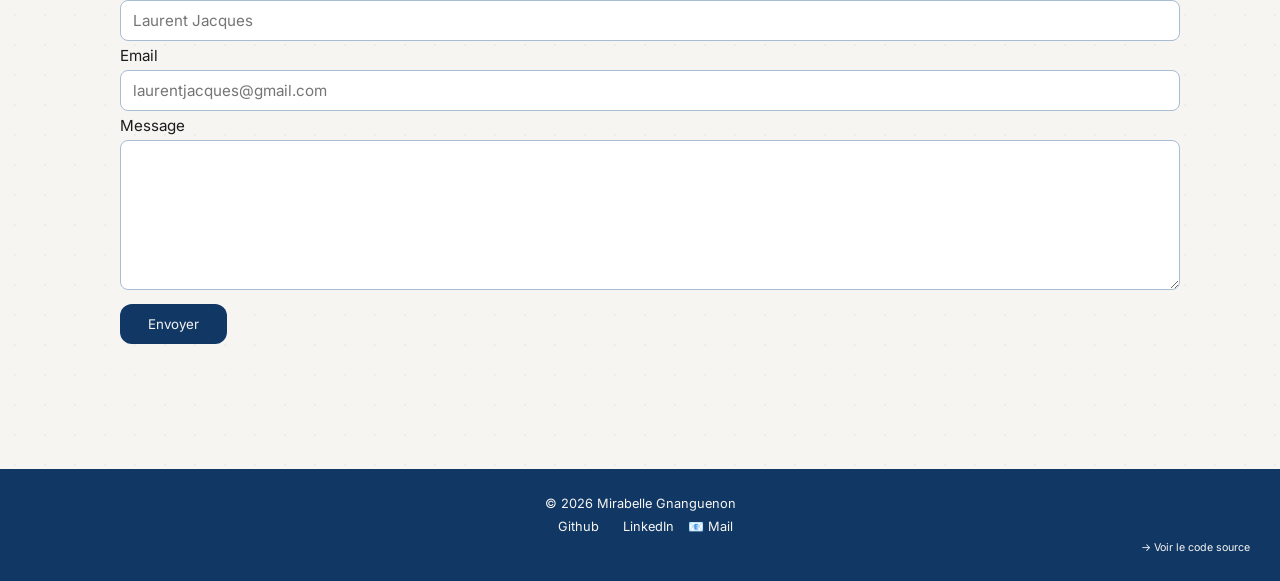
==== commit 5e6c6c3b: "Création bouton menu hamburger" ====
--- a/index.html
+++ b/index.html
@@ -12,13 +12,19 @@
 <body>
     <header>
         <nav>
-            <a href="#hero" class="nom-complet">
                 <div>
-                    <h1>Mirabelle</h1>
-                    <h1>GNANGUENON</h1>
-                </div>
-            </a>
-
+                    <a href="#hero" class="nom-complet">
+                        <h1>Mirabelle</h1>
+                        <h1>GNANGUENON</h1>
+                    </a>
+                </div>
+
+                <button class="icone-menu">
+                    <span></span>
+                    <span></span>
+                    <span></span>
+                </button>
+            
             <ul>
                 <li><a href="#about">À propos</a></li>
                 <li><a href="#skills">Compétences</a></li>
--- a/style.css
+++ b/style.css
@@ -533,6 +533,20 @@
     color: var(--primary-color-1);
 }
 
+.icone-menu span{
+    background-color: var(--primary-color-1);
+    /* display: block;  parce que par défaut un span est → inline */
+    width: 20px;
+    height: 3px; 
+    /* margin: 5px; */
+    transition: transform 0.3s, opacity 0.3s;
+}
+
+.icone-menu{
+    display: none;
+}
+
+
 
 /* SE METTENT TJRS A LA FIN DU CSS sinon les autres styles les écraseront) */
 @media (max-width: 768px) {
@@ -637,4 +651,39 @@
         gap: 20px;
     }
 
+    /*Bouton hamburger du menu*/
+    .icone-menu{
+        display: flex;
+        flex-direction: column;
+        gap: 5px;
+        padding: 5px;
+        
+        
+    }
+
+    nav ul {
+        display: none;
+    }
+
+    nav ul.menu-ouvert {
+        display: flex;
+        flex-direction: column;
+        background-color: rgba(46, 74, 107, 0.95);
+        padding: 20px;
+    }
+
+    /* Pour transformer l'icone hamburger en croix */
+    .icone-menu.icone-croix span:nth-child(1) {
+        transform: rotate(45deg);
+        transform: translateY(8px);
+    }
+
+    .icone-menu.icone-croix span:nth-child(2) {
+        opacity: 0;
+    }
+
+    .icone-menu.icone-croix span:nth-child(3) {
+        transform: rotate(-45deg);
+        transform: translateY(-8px);
+    }
 }
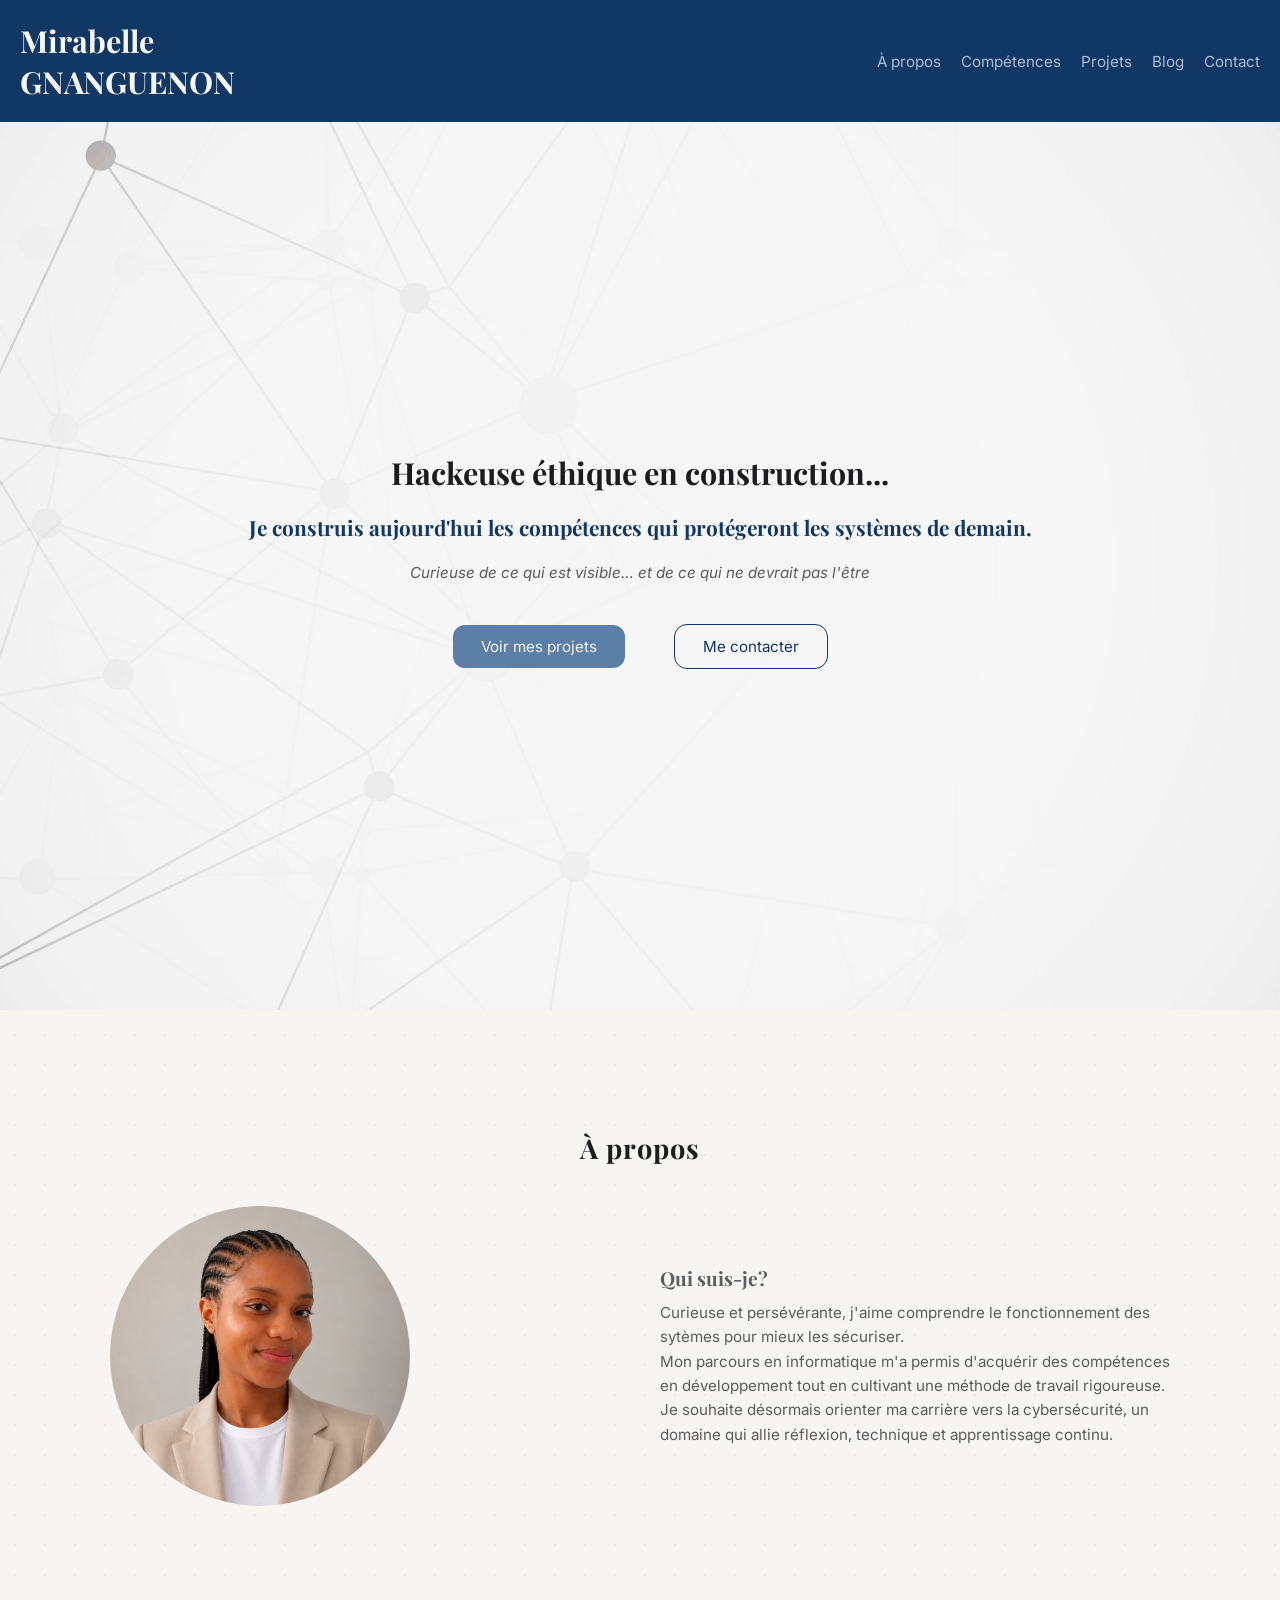
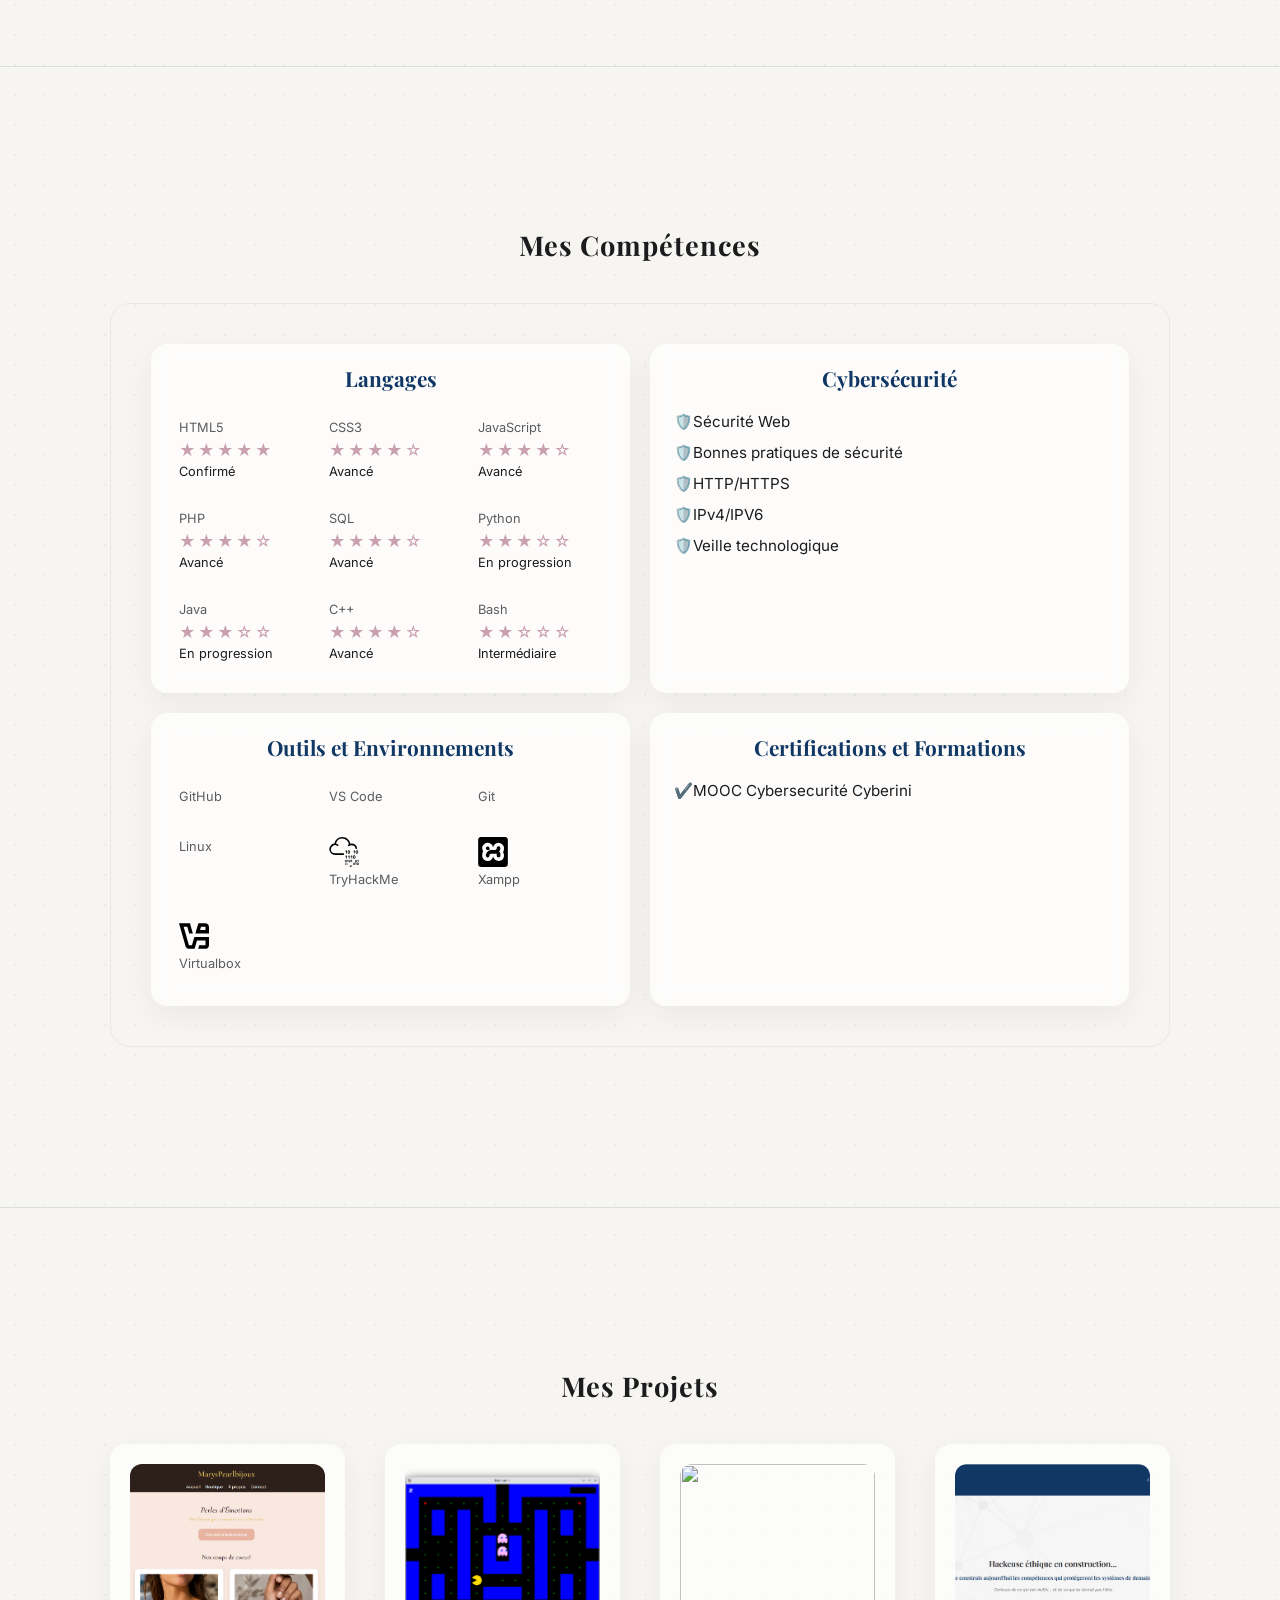
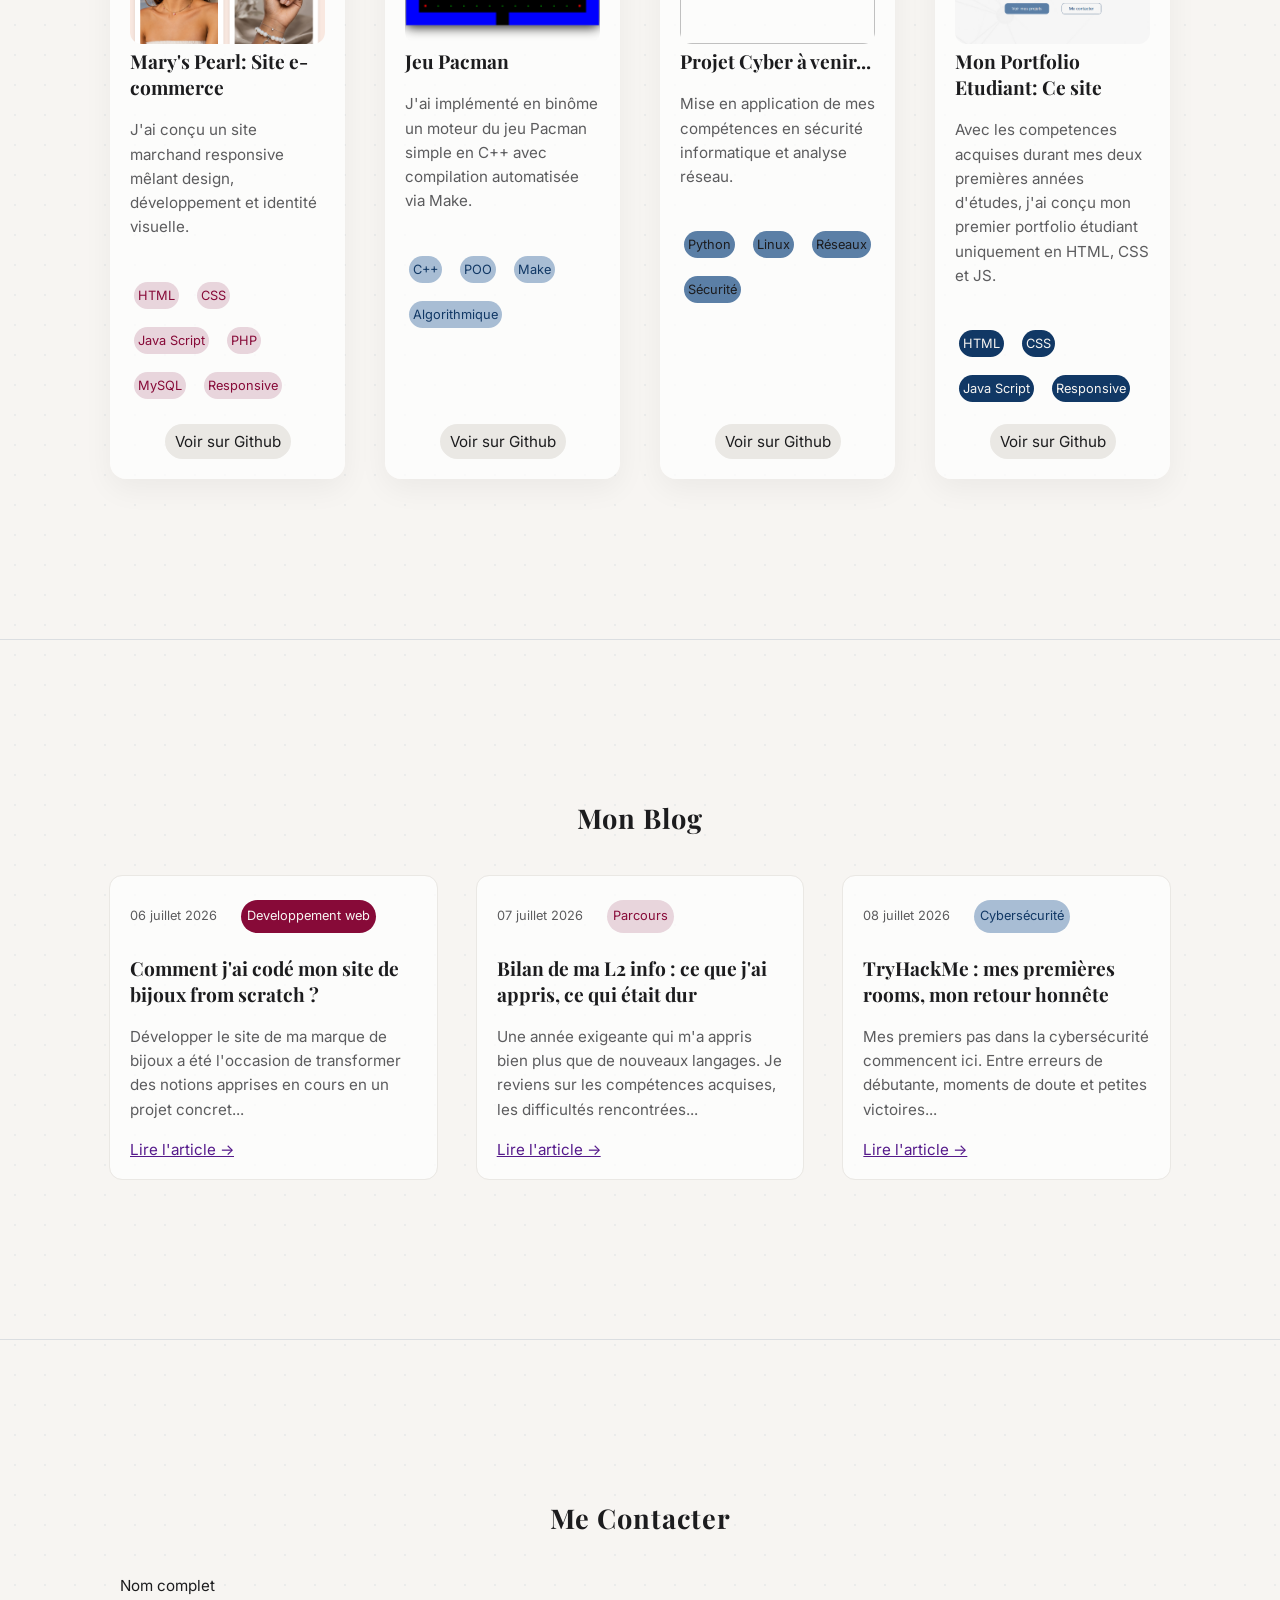
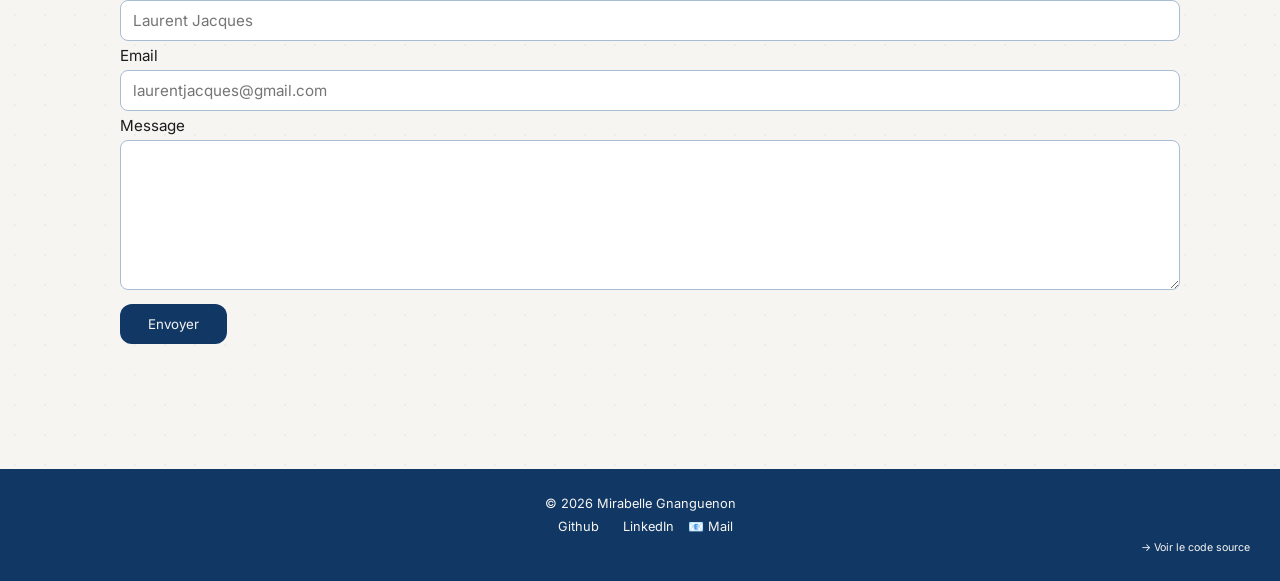
==== commit 9a5f9c6f: "Adaptation photo profil" ====
--- a/index.html
+++ b/index.html
@@ -53,7 +53,7 @@
         <section id="about">
             <h2 class="titre_section">À propos</h2>
             <div class="contenu-section">
-                <img src="src/imgs/photo.jpg" alt="Une jeune femme en veste bleue professionnelle soignée arborant un beau sourire">
+                <img src="src/imgs/photo.png" alt="Une jeune femme en veste bleue professionnelle soignée arborant un beau sourire">
                 <div>
                     <h4>Qui suis-je?</h4>
                     <p>Curieuse et persévérante, j'aime comprendre le fonctionnement des sytèmes pour mieux les sécuriser.</p>
--- a/style.css
+++ b/style.css
@@ -579,7 +579,11 @@
 
     nav {
         width: 100%;
-        flex-wrap: wrap;
+        /* flex-wrap: wrap; */
+    }
+
+    .nom-complet *{
+        font-size:medium;
     }
 
      /* ABOUT */
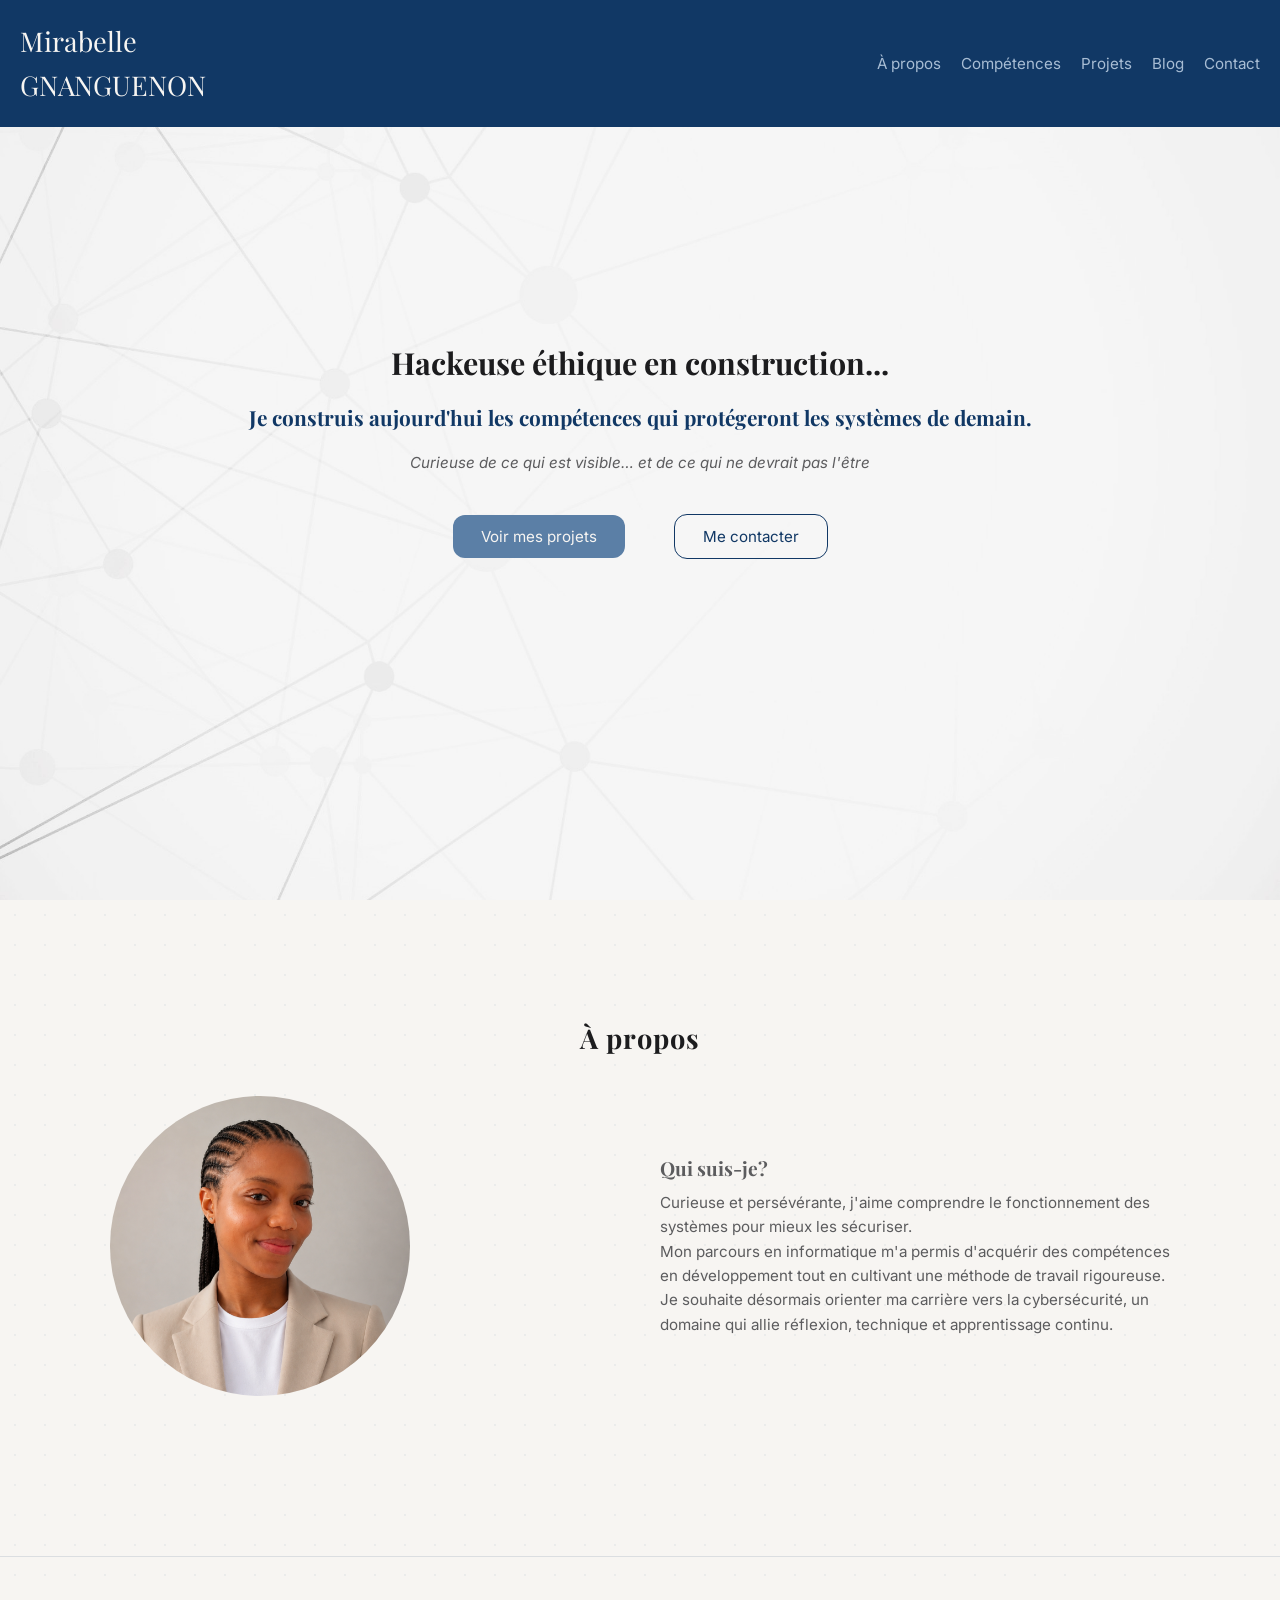
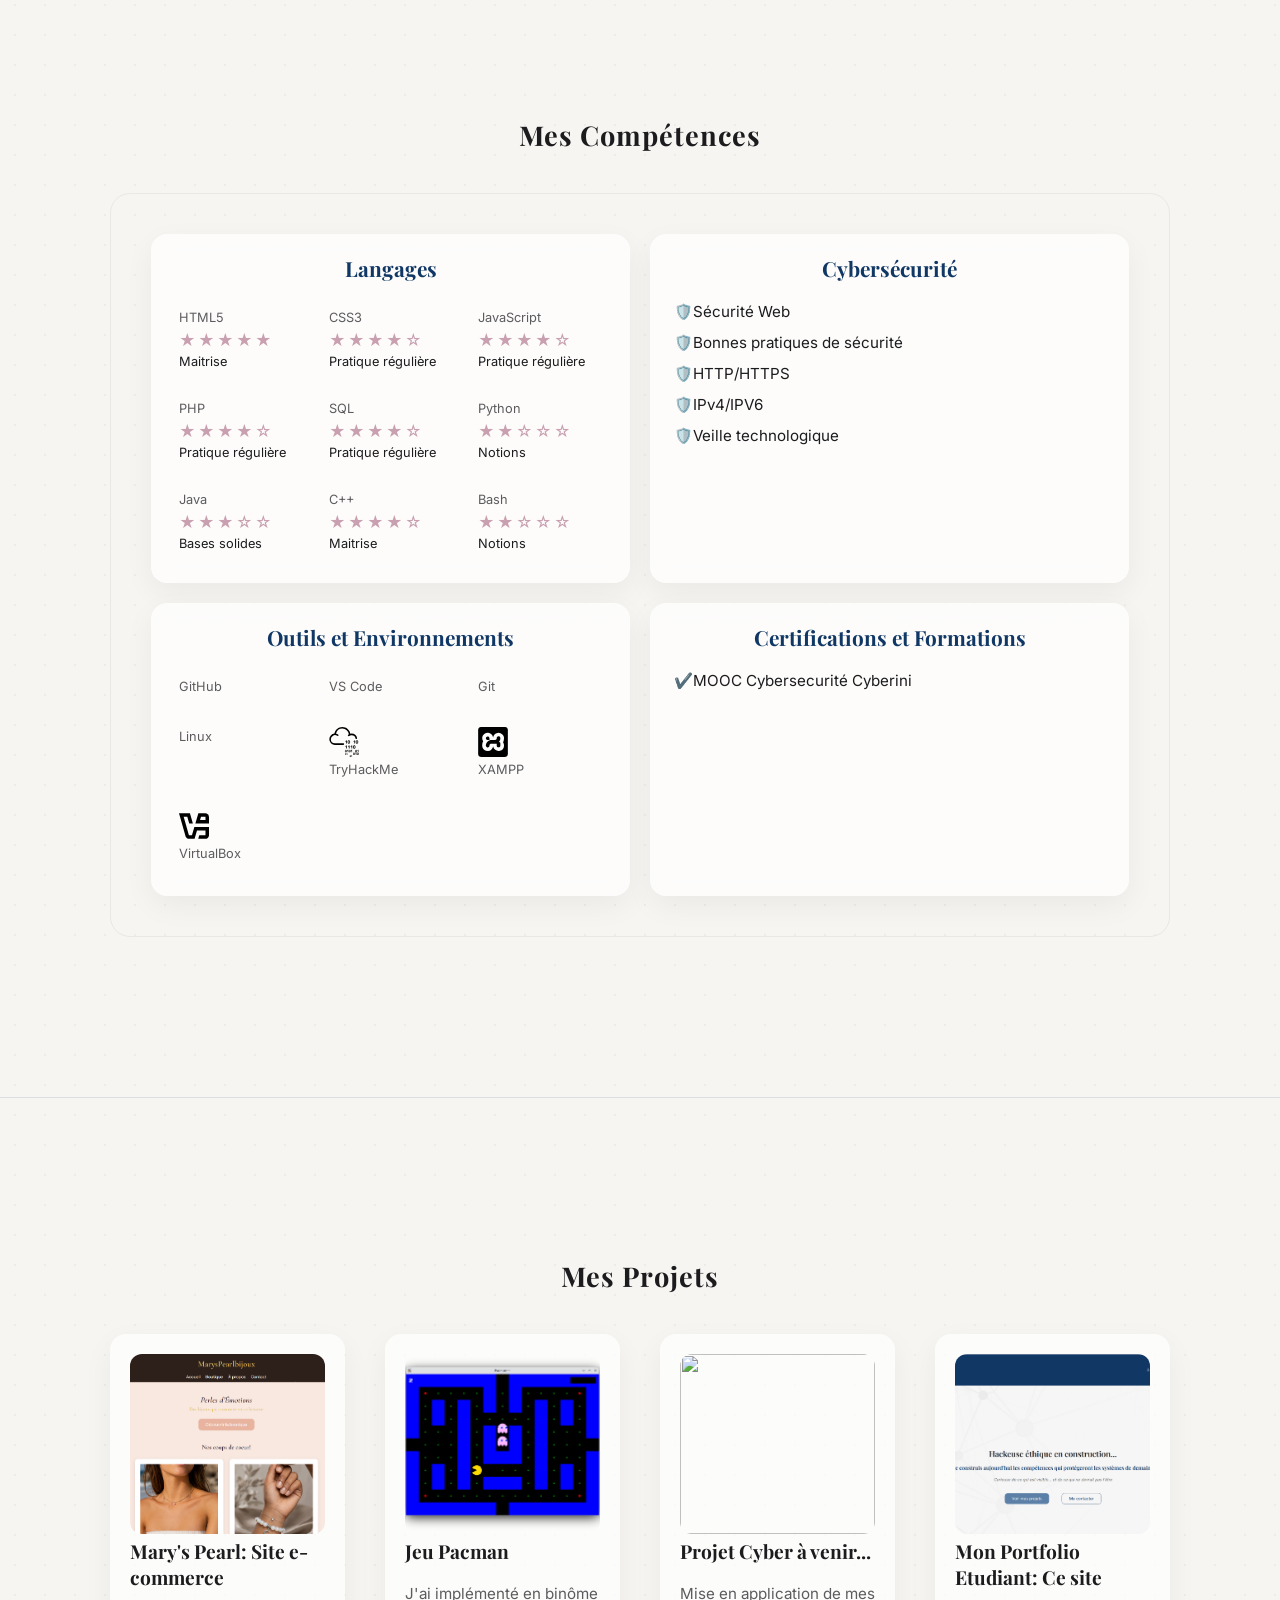
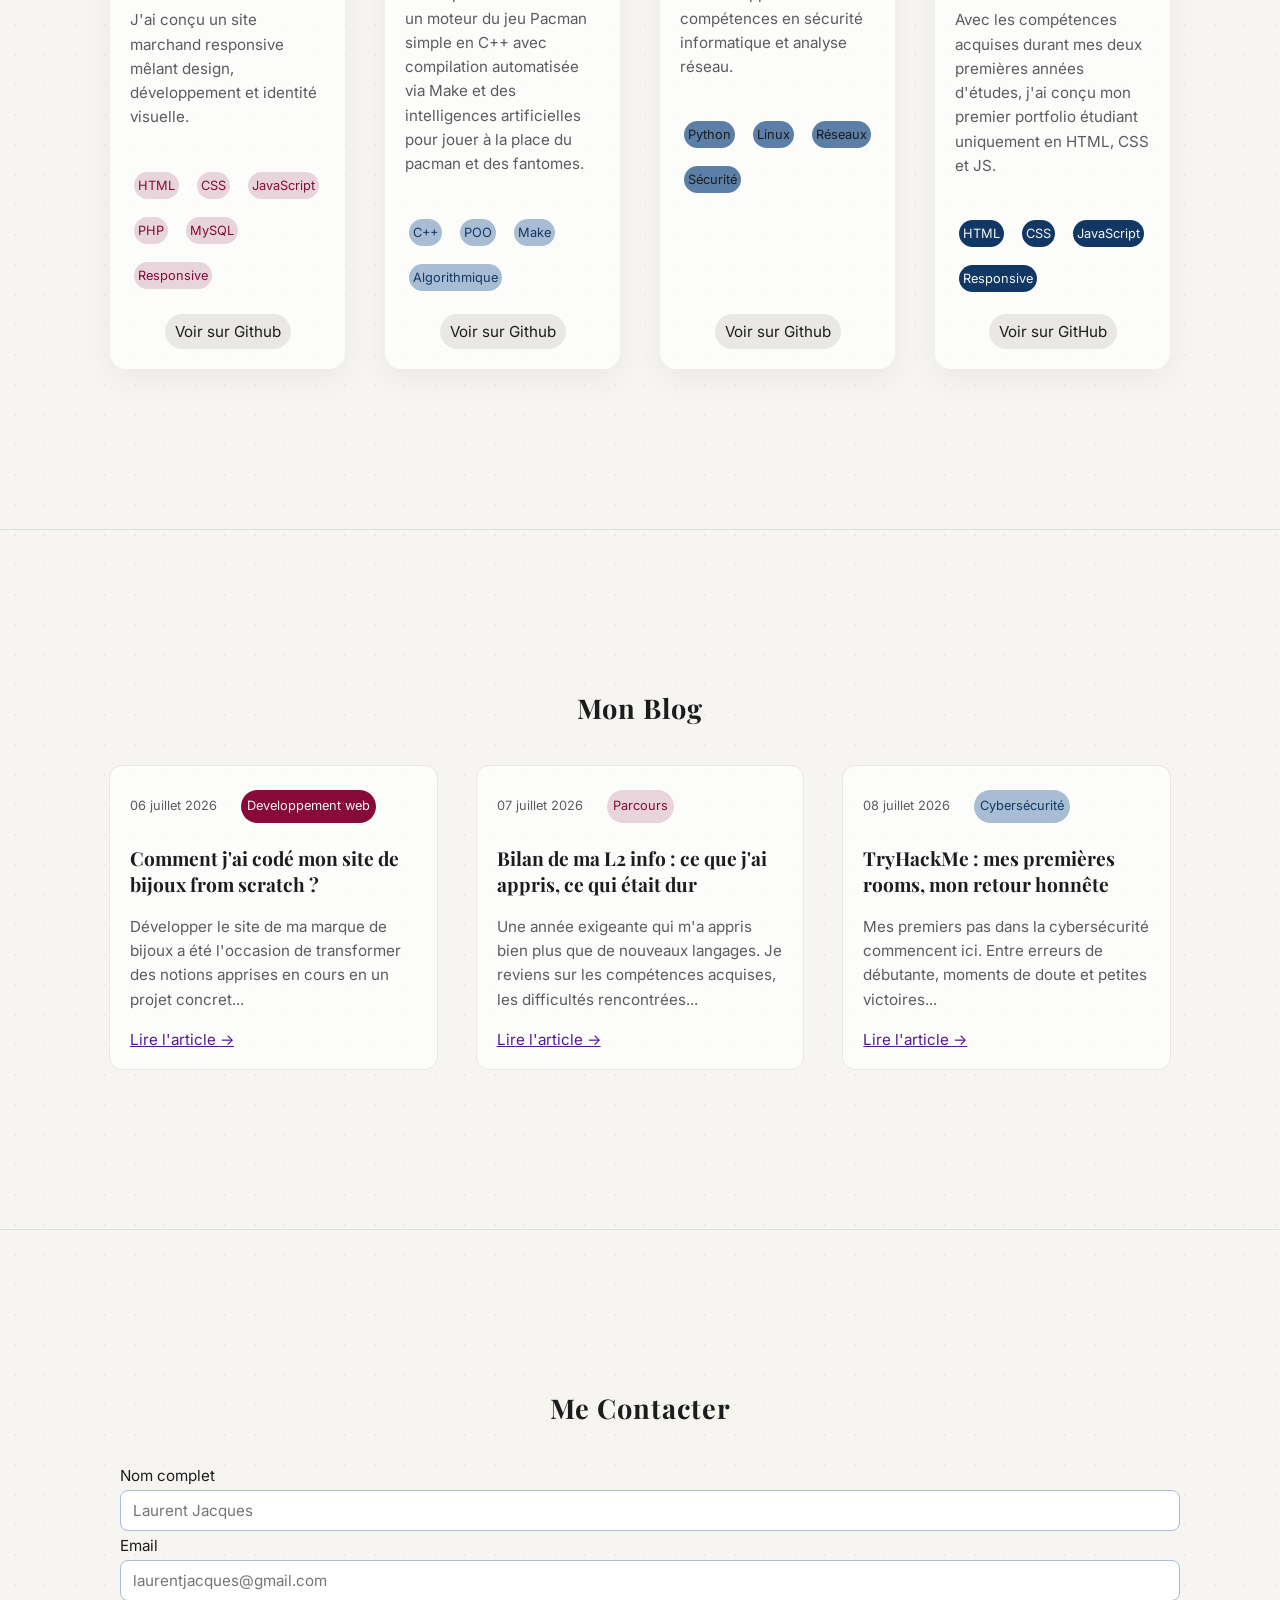
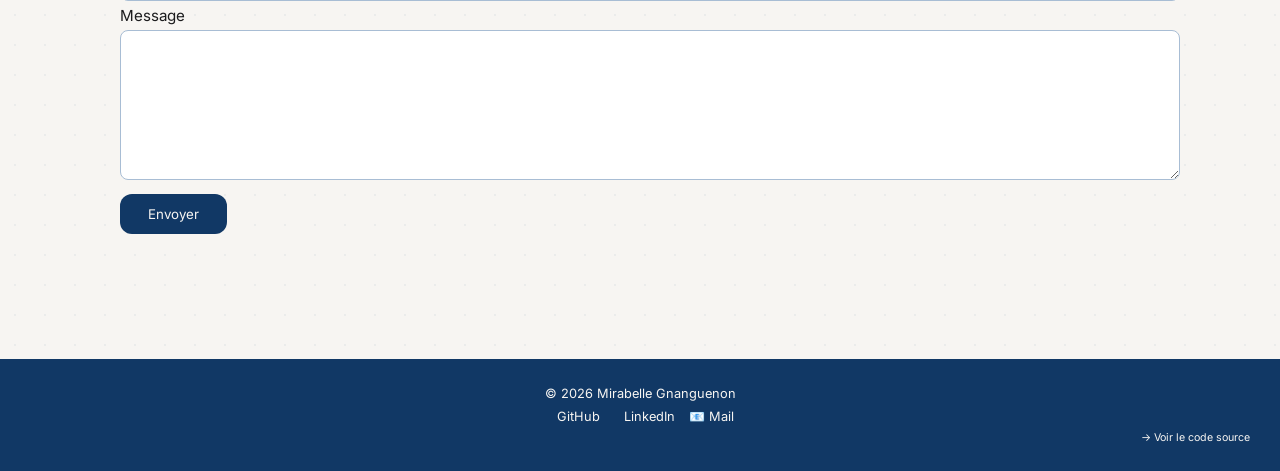
==== commit d67f32e2: "Amélioration du bouton hamburger" ====
--- a/index.html
+++ b/index.html
@@ -14,8 +14,8 @@
         <nav>
                 <div>
                     <a href="#hero" class="nom-complet">
-                        <h1>Mirabelle</h1>
-                        <h1>GNANGUENON</h1>
+                        <p>Mirabelle</p>
+                        <p>GNANGUENON</p>
                     </a>
                 </div>
 
@@ -53,10 +53,10 @@
         <section id="about">
             <h2 class="titre_section">À propos</h2>
             <div class="contenu-section">
-                <img src="src/imgs/photo.png" alt="Une jeune femme en veste bleue professionnelle soignée arborant un beau sourire">
+                <img src="src/imgs/photo.png" alt="Une jeune femme en tenue professionnelle soignée arborant un beau sourire">
                 <div>
                     <h4>Qui suis-je?</h4>
-                    <p>Curieuse et persévérante, j'aime comprendre le fonctionnement des sytèmes pour mieux les sécuriser.</p>
+                    <p>Curieuse et persévérante, j'aime comprendre le fonctionnement des systèmes pour mieux les sécuriser.</p>
                     
                     <p>Mon parcours en informatique m'a permis d'acquérir des compétences en développement tout en cultivant une méthode de travail rigoureuse.</p>
                     <p>Je souhaite désormais orienter ma carrière vers la cybersécurité, un domaine qui allie réflexion, technique et apprentissage continu.</p>
@@ -74,15 +74,15 @@
                     <h3>Langages</h3>
                         <ul class="langages">
                             
-                            <li><i class="devicon-html5-plain"></i><p>HTML5</p><p class="niveau">★★★★★</p><span>Confirmé</span></li>
-                            <li><i class="devicon-css3-plain"></i><p>CSS3</p><p class="niveau">★★★★☆</p><span>Avancé</span></li>
-                            <li><i class="devicon-javascript-plain"></i><p>JavaScript</p><p class="niveau">★★★★☆</p><span>Avancé</span></li>
-                            <li><i class="devicon-php-plain"></i><p>PHP</p><p class="niveau">★★★★☆</p><span>Avancé</span></li>
-                            <li><i class="devicon-azuresqldatabase-plain"></i><p>SQL</p><p class="niveau">★★★★☆</p><span>Avancé</span></li>
-                            <li><i class="devicon-python-plain"></i><p>Python</p><p class="niveau">★★★☆☆</p><span>En progression</span></li>
-                            <li><i class="devicon-java-plain"></i><p>Java</p><p class="niveau">★★★☆☆</p><span>En progression</span></li>
-                            <li><i class="devicon-cplusplus-plain"></i><p>C++</p><p class="niveau">★★★★☆</p><span>Avancé</span></li>
-                            <li><i class="devicon-bash-plain"></i><p>Bash</p><p class="niveau">★★☆☆☆</p><span>Intermédiaire</span></li>
+                            <li><i class="devicon-html5-plain"></i><p>HTML5</p><p class="niveau">★★★★★</p><span>Maitrise</span></li>
+                            <li><i class="devicon-css3-plain"></i><p>CSS3</p><p class="niveau">★★★★☆</p><span>Pratique régulière</span></li>
+                            <li><i class="devicon-javascript-plain"></i><p>JavaScript</p><p class="niveau">★★★★☆</p><span>Pratique régulière</span></li>
+                            <li><i class="devicon-php-plain"></i><p>PHP</p><p class="niveau">★★★★☆</p><span>Pratique régulière</span></li>
+                            <li><i class="devicon-azuresqldatabase-plain"></i><p>SQL</p><p class="niveau">★★★★☆</p><span>Pratique régulière</span></li>
+                            <li><i class="devicon-python-plain"></i><p>Python</p><p class="niveau">★★☆☆☆</p><span>Notions</span></li>
+                            <li><i class="devicon-java-plain"></i><p>Java</p><p class="niveau">★★★☆☆</p><span>Bases solides</span></li>
+                            <li><i class="devicon-cplusplus-plain"></i><p>C++</p><p class="niveau">★★★★☆</p><span>Maitrise</span></li>
+                            <li><i class="devicon-bash-plain"></i><p>Bash</p><p class="niveau">★★☆☆☆</p><span>Notions</span></li>
                         </ul>
                 </div>
                 
@@ -105,8 +105,8 @@
                             <li><i class="devicon-git-plain"></i><p>Git</p></li>
                             <li><i class="devicon-linux-plain"></i><p>Linux</p></li>
                             <li><img src="src/icons/tryhackme.svg" alt="TryHackMe"><p>TryHackMe</p></li>
-                            <li><img src="src/icons/xampp.svg" alt="Xampp"><p>Xampp</p></li>
-                            <li><img src="src/icons/virtualbox.svg" alt="Virtualbox"><p>Virtualbox</p></li>
+                            <li><img src="src/icons/xampp.svg" alt="Xampp"><p>XAMPP</p></li>
+                            <li><img src="src/icons/virtualbox.svg" alt="Virtualbox"><p>VirtualBox</p></li>
                         </ul>
                 </div>
 
@@ -134,7 +134,7 @@
                         <ul class="tags_projet1">
                         <li>HTML</li>
                         <li>CSS</li>
-                        <li>Java Script</li>
+                        <li>JavaScript</li>
                         <li>PHP</li>
                         <li>MySQL</li>
                         <li>Responsive</li>
@@ -143,18 +143,18 @@
                     </article>
 
                     <article>
-                        <a href="lien github" target="_blank" rel="noopener">
+                        <a href="https://projet-pacman.vercel.app/" target="_blank" rel="noopener">
                         <img src="src/imgs/capture-projet-pacman.png" alt="capture d'ecran d'un début de partie du jeu pacman">
                         <h4>Jeu Pacman</h4>
                         </a>
-                        <p>J'ai implémenté en binôme un moteur du jeu Pacman simple en C++ avec compilation automatisée via Make.</p>
+                        <p>J'ai implémenté en binôme un moteur du jeu Pacman simple en C++ avec compilation automatisée via Make et des intelligences artificielles pour jouer à la place du pacman et des fantomes.</p>
                         <ul class="tags_projet2">
                         <li>C++</li>
                         <li>POO</li>
                         <li>Make</li>
                         <li>Algorithmique</li>
                         </ul>
-                        <a href="" target="_blank" rel="noopener" class="bouton_github"><i class="devicon-github-original"></i>  Voir sur Github</a>
+                        <a href="https://github.com/MarilyseGNANGUENON/Projet_Pacman" target="_blank" rel="noopener" class="bouton_github"><i class="devicon-github-original"></i>  Voir sur Github</a>
                     </article>
 
                     <article>
@@ -177,14 +177,14 @@
                         <img src="src/imgs/capture-projet-portfolio.png" alt="capture d'ecran de mon portfolio (site actuel) ">
                         <h4>Mon Portfolio Etudiant: Ce site</h4>
                         </a>
-                        <p>Avec les competences acquises durant mes deux premières années d'études, j'ai conçu mon premier portfolio étudiant uniquement en HTML, CSS et JS.</p>
+                        <p>Avec les compétences acquises durant mes deux premières années d'études, j'ai conçu mon premier portfolio étudiant uniquement en HTML, CSS et JS.</p>
                         <ul class="tags_projet4">
                         <li>HTML</li>
                         <li>CSS</li>
-                        <li>Java Script</li>
+                        <li>JavaScript</li>
                         <li>Responsive</li>
                         </ul>
-                        <a href="https://github.com/MarilyseGNANGUENON/Portfolio" target="_blank" rel="noopener" class="bouton_github"><i class="devicon-github-original"></i>  Voir sur Github</a>
+                        <a href="https://github.com/MarilyseGNANGUENON/Portfolio" target="_blank" rel="noopener" class="bouton_github"><i class="devicon-github-original"></i>  Voir sur GitHub</a>
                     </article>
                 </div>
             
@@ -257,7 +257,7 @@
     <footer>
         <p>© 2026 Mirabelle Gnanguenon</p>
         <div>
-            <a href=""><i class="devicon-github-original"></i>Github</a>
+            <a href=""><i class="devicon-github-original"></i>GitHub</a>
             <a href=""><i class="devicon-linkedin-plain"></i>LinkedIn</a>
             <a href="mailto:mahoutongnanguenon@gmail.com">📧 Mail</a>
         </div>
--- a/style.css
+++ b/style.css
@@ -110,8 +110,10 @@
     color:var(--primary-color-1) ;
 }
 
-.nom-complet{
+.nom-complet p{
     color: var(--primary-color-1);
+    font-family: var(--font-titre);
+    font-size: var(--text-h2);
 }
 
 hr {
@@ -127,13 +129,13 @@
   max-width: none;
   width: 100%;
   margin: 0;
-  min-height: 100vh;  
+  min-height: 100svh;  
   display: flex;
   flex-direction: column;
   gap: 20px;
   justify-content: center;
   align-items: center;
-  padding: 50px;
+  padding:100px 50px ;
   background-image: url("src/imgs/hero-background-img.jpg");
   background-size: cover;
   background-position: center;
@@ -544,6 +546,9 @@
 
 .icone-menu{
     display: none;
+    background: none;
+    border: none;
+    cursor: pointer;
 }
 
 
@@ -572,7 +577,7 @@
         width: 100%;
         max-width: 100%;
         min-height: 100svh;
-        padding: 40px 20px;
+        padding: 150px 20px 50px;
     }
 
     /* NAVIGATION */
@@ -582,8 +587,8 @@
         /* flex-wrap: wrap; */
     }
 
-    .nom-complet *{
-        font-size:medium;
+    .nom-complet p{
+        font-size: 1rem;
     }
 
      /* ABOUT */
@@ -670,16 +675,34 @@
     }
 
     nav ul.menu-ouvert {
+        position: absolute;
+        top: 100%;
+        left: 0;
+        width: 100%;
         display: flex;
         flex-direction: column;
         background-color: rgba(46, 74, 107, 0.95);
-        padding: 20px;
+        padding: 10px;
+    }
+
+    nav ul.menu-ouvert li {
+        width: 100%;
+    }
+
+    nav ul.menu-ouvert li a {
+        display: block;
+        width: 100%;
+        padding: 10px;
+    }
+
+    nav ul.menu-ouvert li a:hover {
+        background-color: rgba(255, 255, 255, 0.08);
+        border-radius: 12px;
     }
 
     /* Pour transformer l'icone hamburger en croix */
     .icone-menu.icone-croix span:nth-child(1) {
-        transform: rotate(45deg);
-        transform: translateY(8px);
+        transform:translateY(8px) rotate(45deg) ;
     }
 
     .icone-menu.icone-croix span:nth-child(2) {
@@ -687,7 +710,6 @@
     }
 
     .icone-menu.icone-croix span:nth-child(3) {
-        transform: rotate(-45deg);
-        transform: translateY(-8px);
+        transform: translateY(-8px) rotate(-45deg) ;
     }
 }
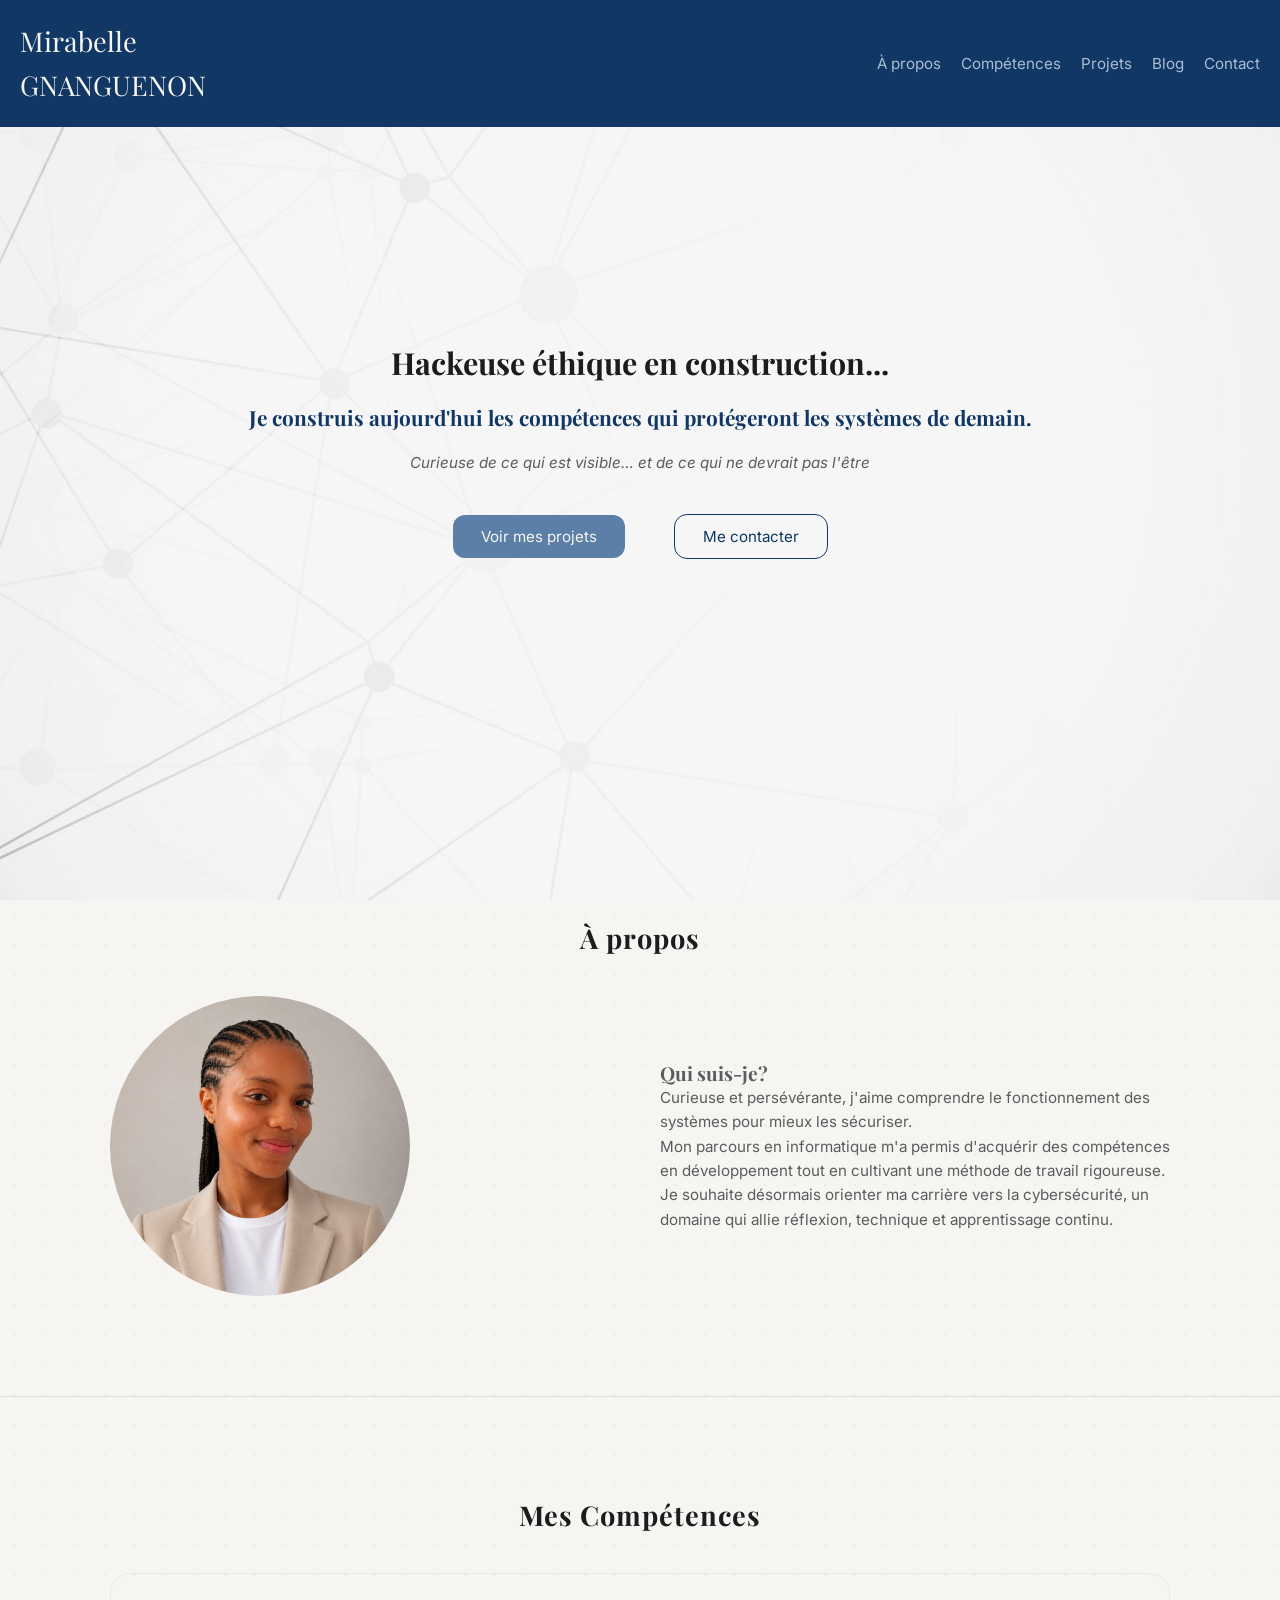
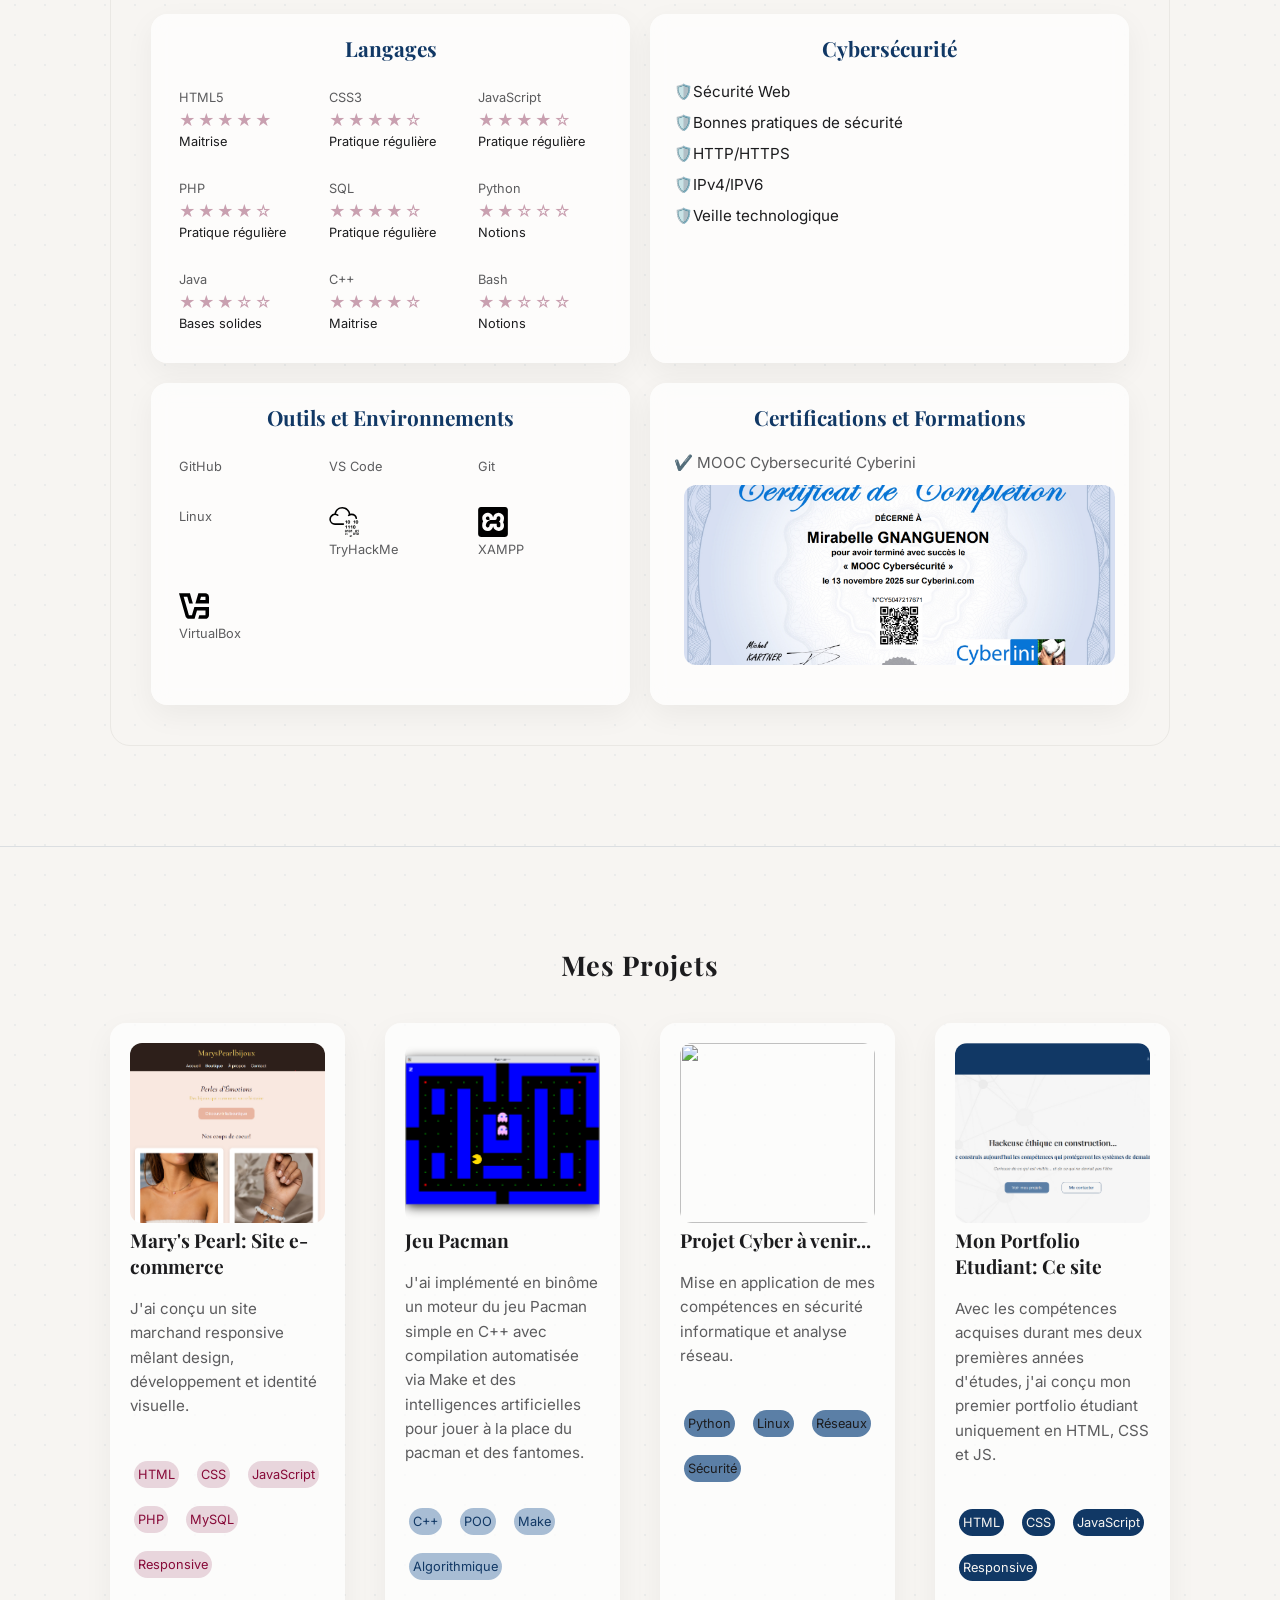
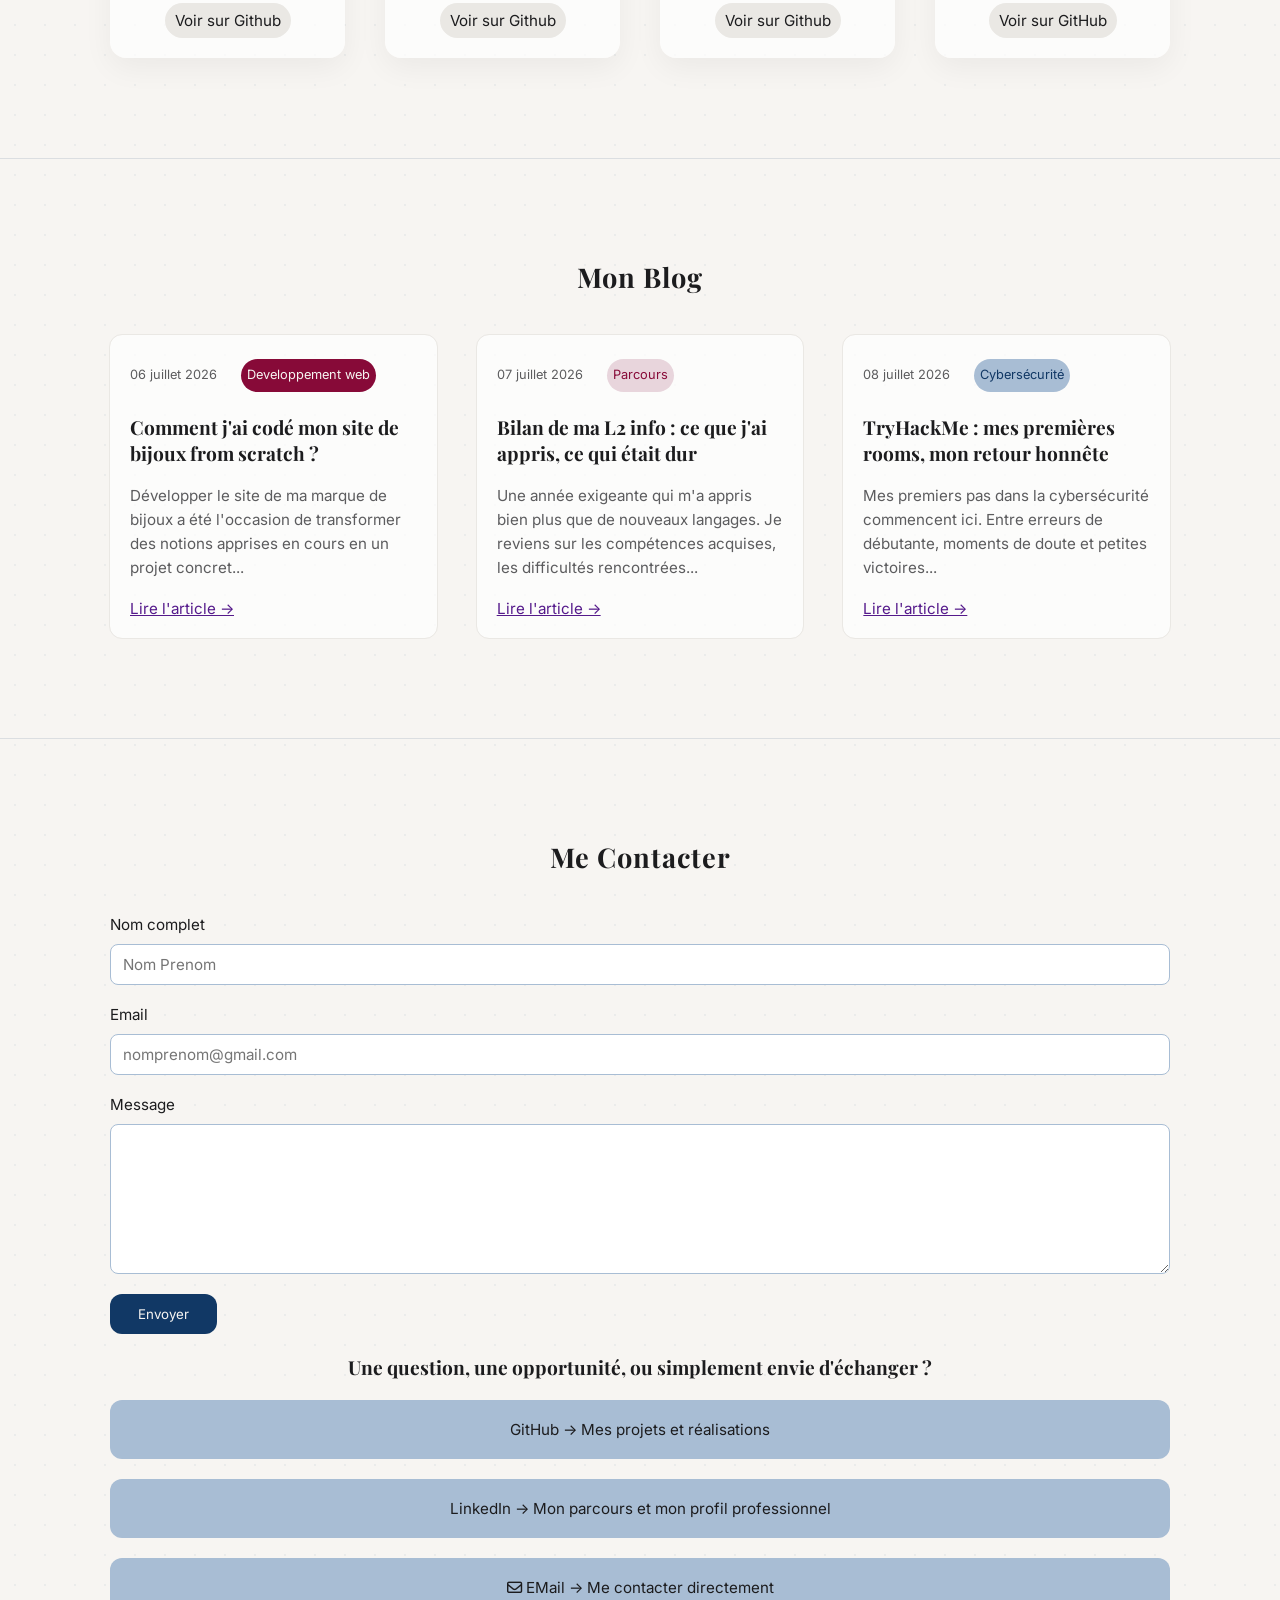
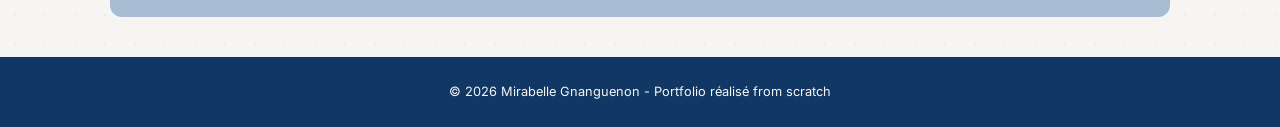
==== commit d3f9f9cf: "Deplacement liens contact vers section CONTACT et application suggestions de Saobane" ====
--- a/index.html
+++ b/index.html
@@ -5,6 +5,7 @@
     <meta name="viewport" content="width=device-width, initial-scale=1.0">
     <title>Portfolio-Mirabelle-gnanguenon</title>
     <link rel="stylesheet" type='text/css' href="https://cdn.jsdelivr.net/gh/devicons/devicon@latest/devicon.min.css" />
+    <link rel="stylesheet" href="https://cdnjs.cloudflare.com/ajax/libs/font-awesome/6.7.2/css/all.min.css">
     <link href="https://fonts.googleapis.com/css2?family=Playfair+Display:ital,wght@0,500;0,600;1,400;1,500&family=Inter:wght@400;500;600&display=swap" rel="stylesheet">
     <link rel="stylesheet" href="style.css">
     <script defer src="script.js"></script>
@@ -113,7 +114,9 @@
                 <div class="skill-card">
                     <h3>Certifications et Formations</h3>
                         <ul class="certifs">
-                            <li>✔️MOOC Cybersecurité Cyberini</li>
+                            <a href="src/docs/certificat-cyberini.pdf" target="_blank" download>
+                                <li><p>✔️ MOOC Cybersecurité Cyberini</p><img src="src/imgs/certif-cyberini.png" alt="Capture d'écran d'une certification"></li>
+                            </a>
                         </ul>
                 </div>
             </div> 
@@ -239,10 +242,10 @@
             <div class="contenu-section">
                 <form action="" method="post">
                 <label for="nom">Nom complet</label>
-                <input type="text" id="nom" placeholder="Laurent Jacques" required>
+                <input type="text" id="nom" placeholder="Nom Prenom" required>
 
                 <label for="email">Email</label>
-                <input type="email" id="email" placeholder="laurentjacques@gmail.com" required>
+                <input type="email" id="email" placeholder="nomprenom@gmail.com" required>
 
                 <label for="message">Message</label>
                 <textarea name="message" id="message" required></textarea>
@@ -250,20 +253,19 @@
                 <button type="submit">Envoyer</button>
 
                 </form>
+
+                <div class="mes-coordonnees">
+                    <h4>Une question, une opportunité, ou simplement envie d'échanger ?</h4>
+                    <a href="https://github.com/MarilyseGNANGUENON" target="_blank"><i class="devicon-github-original"></i>  GitHub → Mes projets et réalisations</a>
+                    <a href="http://linkedin.com/in/mirabelle-gng" target="_blank"><i class="devicon-linkedin-plain"></i>  LinkedIn → Mon parcours et mon profil professionnel</a>
+                    <a href="mailto:mahoutongnanguenon@gmail.com" target="_blank"><i class="fa-regular fa-envelope"></i>  EMail → Me contacter directement</a>
+                </div>
             </div>
         </section>
     </main>
 
     <footer>
-        <p>© 2026 Mirabelle Gnanguenon</p>
-        <div>
-            <a href=""><i class="devicon-github-original"></i>GitHub</a>
-            <a href=""><i class="devicon-linkedin-plain"></i>LinkedIn</a>
-            <a href="mailto:mahoutongnanguenon@gmail.com">📧 Mail</a>
-        </div>
-
-        <p class="code"><a href="">→ Voir le code source </a></p>
-        
+        <p>© 2026 Mirabelle Gnanguenon - Portfolio réalisé from scratch</p>
     </footer>
 </body>
 </html>
--- a/style.css
+++ b/style.css
@@ -64,9 +64,9 @@
 }
 
 section {
-    margin: 40px auto;
+    margin: auto;
     max-width: 1100px;
-    padding:80px 20px;
+    padding:20px;
 }
 
 
@@ -193,6 +193,8 @@
 }
 
 
+
+
 footer{
     background-color:var(--secondary-color) ;
     font-size: var(--text-small);
@@ -202,17 +204,11 @@
 
 
 footer *{
-    text-decoration: none;
     color:var(--primary-color-1);
     text-align: center;
     margin: 5px;
 }
 
-
-footer p.code{
-    text-align: right;
-    font-size:smaller;
-}
 
 .titre_section {
     text-align: center;
@@ -228,7 +224,7 @@
 }
 
 #about h4{
-    margin-bottom: 10px;
+    /* margin-bottom: 10px; */
     color: var(--text-color-2);
 }
 
@@ -306,6 +302,17 @@
     font-size: 30px;
     color: var(--text-color-1);
 }
+
+.certifs img{
+    width: 100%;
+    height:180px;
+    border-radius:12px;
+    object-fit: cover;
+    object-position:center;
+    margin: 10px;
+}
+
+
 
 
 .skill-card h3{
@@ -414,7 +421,7 @@
 }
 
 .bouton_github:hover{
-    box-shadow: 2px 4px 4px var(--text-color-2);
+    box-shadow: 1px 2px 2px var(--text-color-2);
 }
 
 
@@ -485,16 +492,19 @@
     margin: 4px;
 }
 
-form div.contenu-section{
+form{
     display: flex;
     flex-direction: column;
-}
-
-form *{
-    margin: 5px 10px;
-}
+    gap: 10px;
+    
+}
+
+/* #contact div.contenu-section{
+    margin: auto;
+} */
 
 form input, form textarea {
+    margin-bottom:10px;
     width: 100%;
     padding: 10px 12px;
     border: 1px solid var(--special-color-1);
@@ -531,6 +541,30 @@
     background-color: var(--special-color-5);
 }
 
+
+div.mes-coordonnees{
+    margin-top: 20px;
+    display: flex;
+    flex-direction: column;
+    gap: 20px;
+    text-align: center;
+}
+
+div.mes-coordonnees a{
+    text-decoration: none;
+    color: var(--text-color-1);
+    background-color: var(--special-color-1);
+    border-radius: 12px;
+    padding: 20px;
+}
+
+div.mes-coordonnees a:hover{
+    /* box-shadow: 1px 2px 2px var(--text-color-2); */
+    background-color: rgba(17, 56, 101, 0.12);
+    transform: translateY(-3px);
+    transition: all 0.3s ease;
+}
+
 nav a.active{
     color: var(--primary-color-1);
 }
@@ -566,8 +600,8 @@
     section {
         width: 100%;
         max-width: 100%;
-        margin: 30px auto;
-        padding: 50px 20px;
+        /* margin: 30px auto;
+        padding: 50px 20px; */
     }
 
      /* HERO */
@@ -630,6 +664,8 @@
         width: 100%;
         grid-template-columns: 1fr;
     }
+
+
 
    
     /* BLOG */
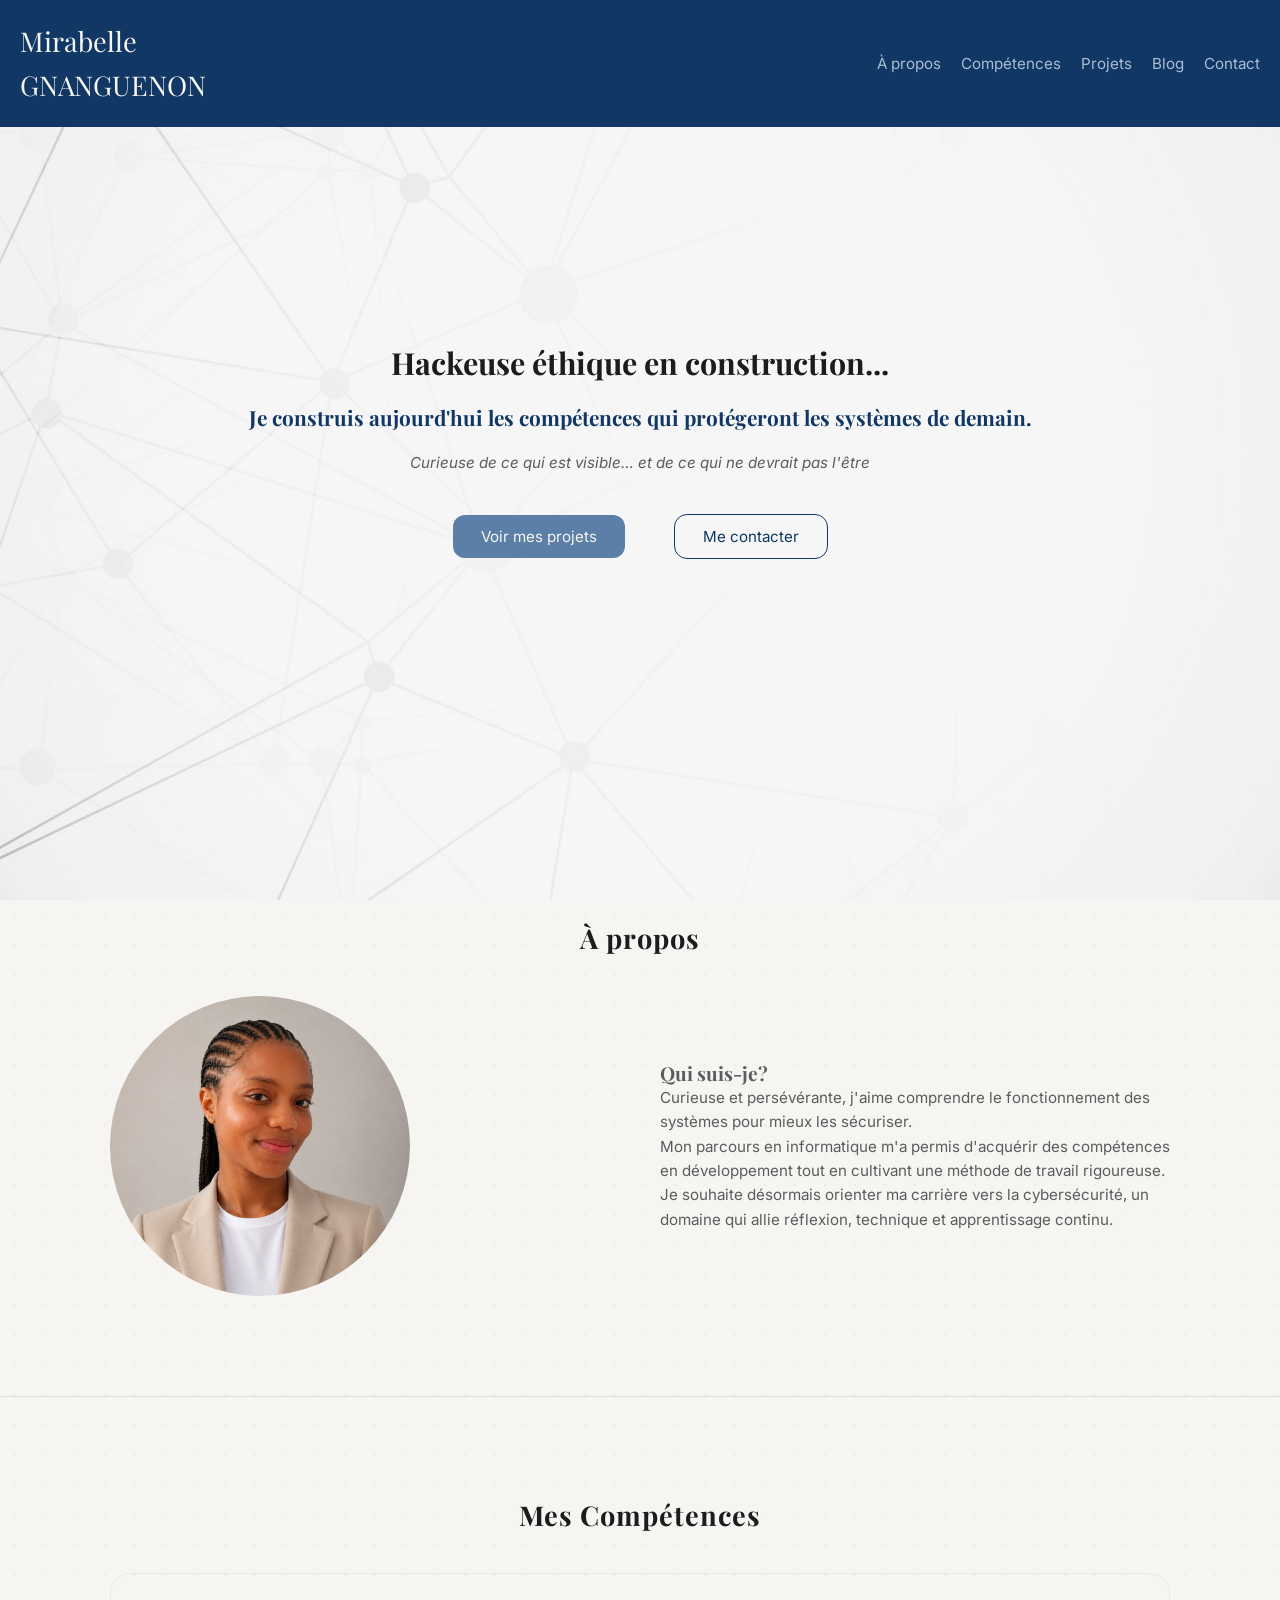
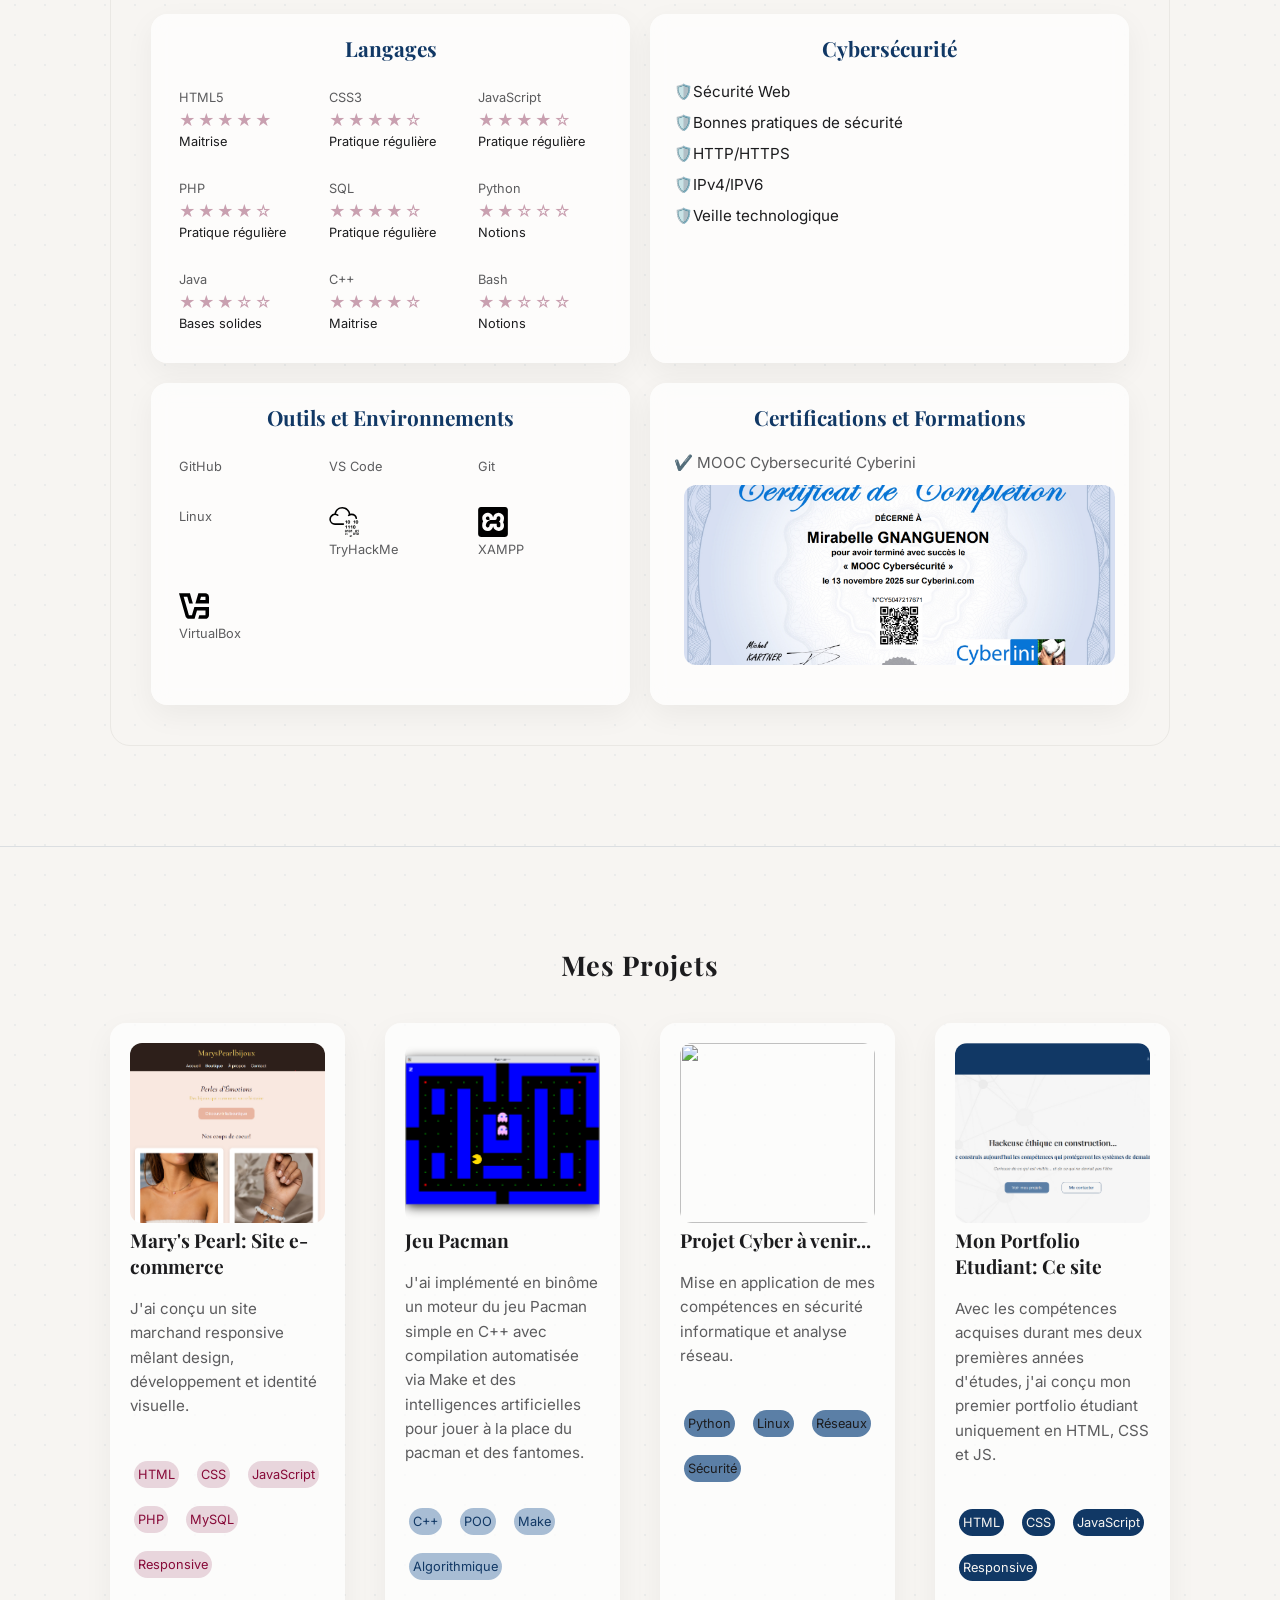
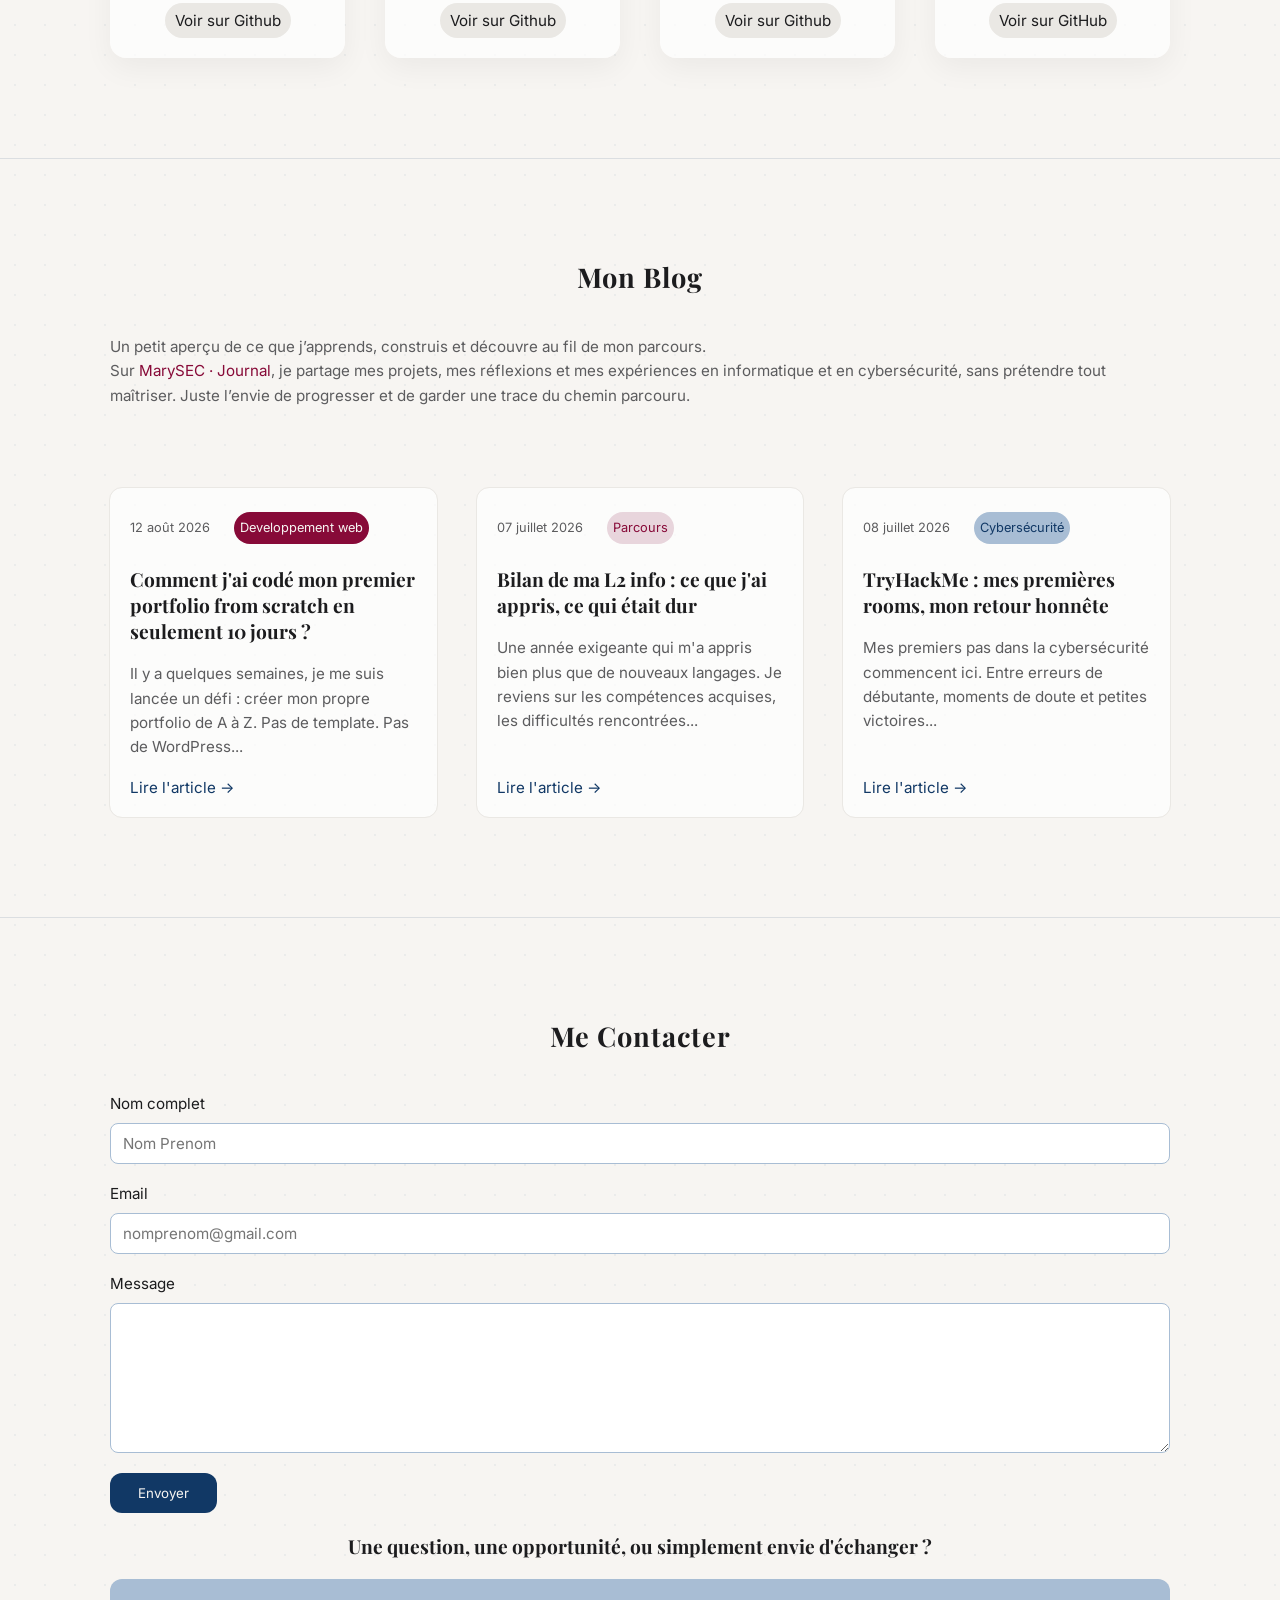
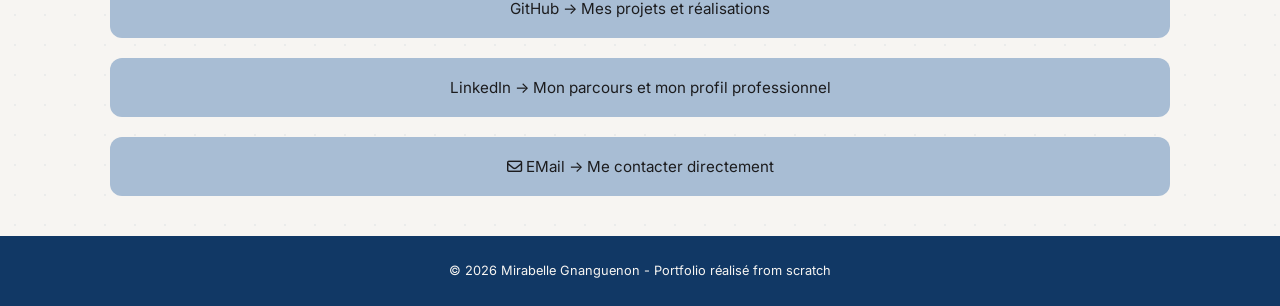
==== commit 4acb10ce: "Début stylisation blog - article 1" ====
--- a/index.html
+++ b/index.html
@@ -198,15 +198,22 @@
         <!-- blog -->
         <section id="blog">
             <h2 class="titre_section">Mon Blog</h2>
-            <div class="contenu-section">
+            <div class="desc-blog">
+                <p>Un petit aperçu de ce que j’apprends, construis et découvre au fil de mon parcours.</p>
+                <p>Sur <a href="" target="_blank" rel="noopener">MarySEC · Journal</a>, je partage mes projets, mes réflexions et mes expériences en informatique et en cybersécurité, sans prétendre tout maîtriser. Juste l’envie de progresser et de garder une trace du chemin parcouru.</p>
+                <p></p>
+            </div>
+            
+            <div class="contenu-section">
+                
                 <article>
                     <div>
-                        <p class="date-article">06 juillet 2026</p>
+                        <p class="date-article">12 août 2026</p>
                         <p class="tag-dev">Developpement web</p>
                     </div>
-                    <h4>Comment j'ai codé mon site de bijoux from scratch ?</h4>
-                    <p class="desc-article">Développer le site de ma marque de bijoux a été l'occasion de transformer des notions apprises en cours en un projet concret...</p>
-                    <a href="">Lire l'article →</a>
+                    <h4>Comment j'ai codé mon premier portfolio from scratch en seulement 10 jours ?</h4>
+                    <p class="desc-article">Il y a quelques semaines, je me suis lancée un défi : créer mon propre portfolio de A à Z. Pas de template. Pas de WordPress...</p>
+                    <a href="blog/article.html" target="_blank" rel="noopener" class="lien-article" >Lire l'article →</a>
                 </article>
 
                 <article>
@@ -217,7 +224,7 @@
                     
                     <h4>Bilan de ma L2 info : ce que j'ai appris, ce qui était dur</h4>
                     <p class="desc-article">Une année exigeante qui m'a appris bien plus que de nouveaux langages. Je reviens sur les compétences acquises, les difficultés rencontrées...</p>
-                    <a href="">Lire l'article →</a>
+                    <a href="" class="lien-article">Lire l'article →</a>
                 </article>
 
                 <article>
@@ -227,7 +234,7 @@
                     </div>
                     <h4>TryHackMe : mes premières rooms, mon retour honnête</h4>
                     <p class="desc-article">Mes premiers pas dans la cybersécurité commencent ici. Entre erreurs de débutante, moments de doute et petites victoires...</p>
-                    <a href="">Lire l'article →</a>
+                    <a href="" class="lien-article">Lire l'article →</a>
                     
                 </article>
             </div>
--- a/style.css
+++ b/style.css
@@ -430,6 +430,17 @@
     transform: translateY(0);
 }
 
+#blog div.desc-blog{
+    margin-top: 20px;
+    margin-bottom: 80px;
+    
+}
+
+#blog div.desc-blog a{
+    color: var(--special-color-3);
+    text-decoration: none;
+}
+
 #blog div.contenu-section{
     display: grid;
     grid-template-columns: repeat(3,1fr);
@@ -459,6 +470,18 @@
     align-items: center;
     gap: 20px;
 }
+
+#blog a.lien-article{
+    
+    color:var(--secondary-color);
+    text-decoration: none;
+}
+
+#blog a.lien-article:hover{
+    text-decoration: underline;
+}
+
+
 
 .date-article{
     font-size: var(--text-small);
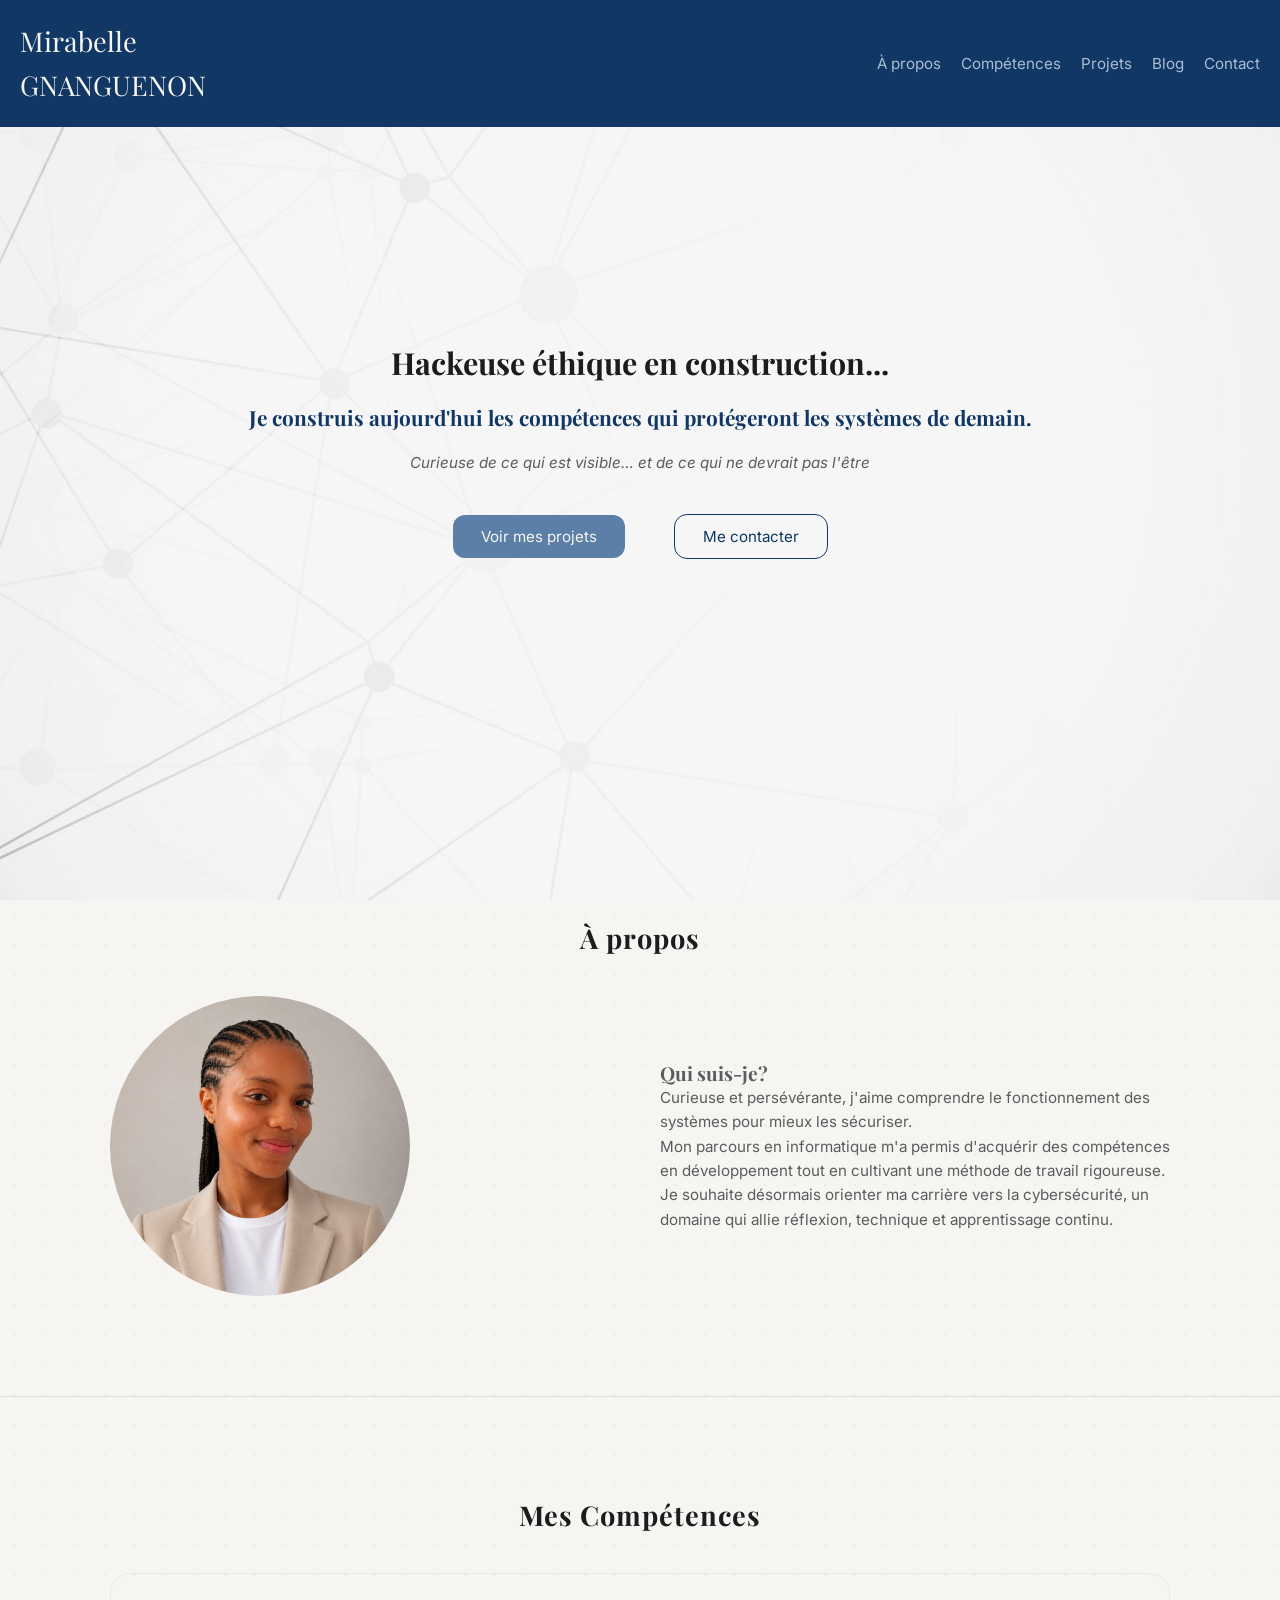
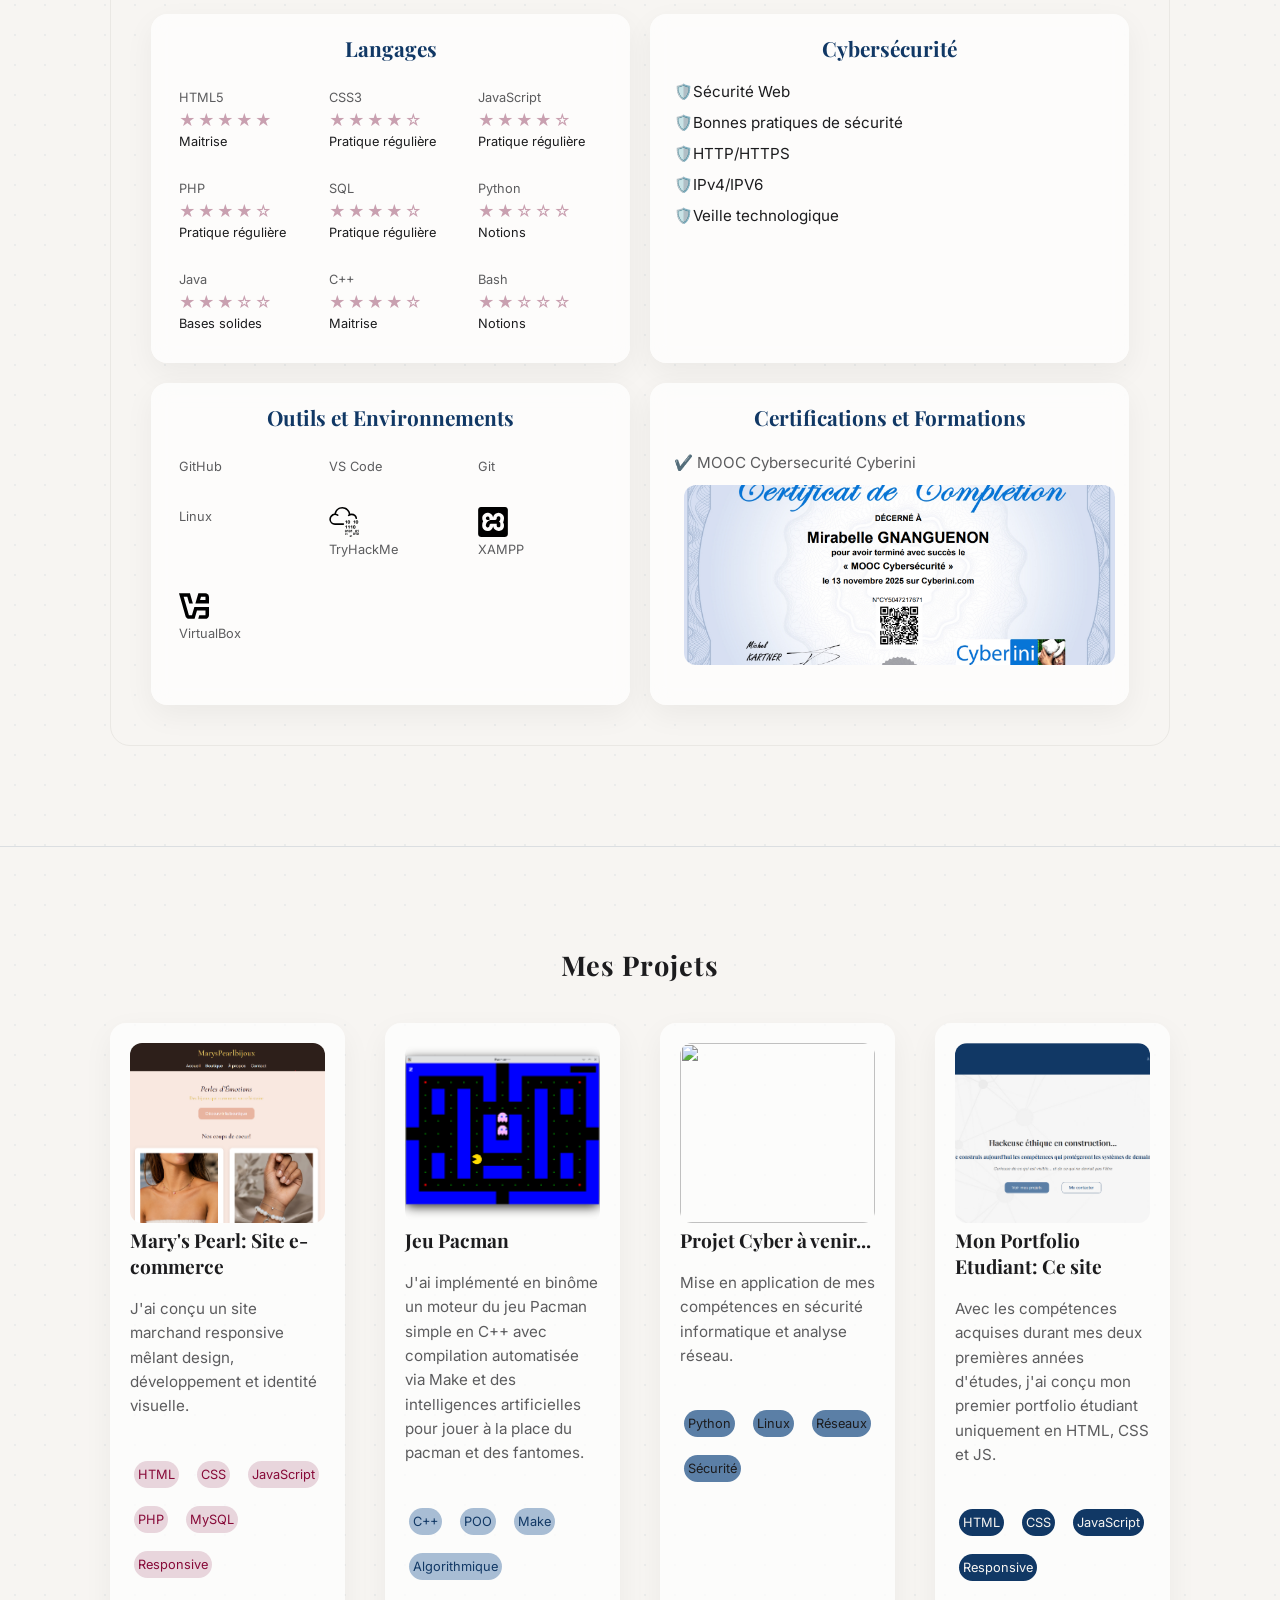
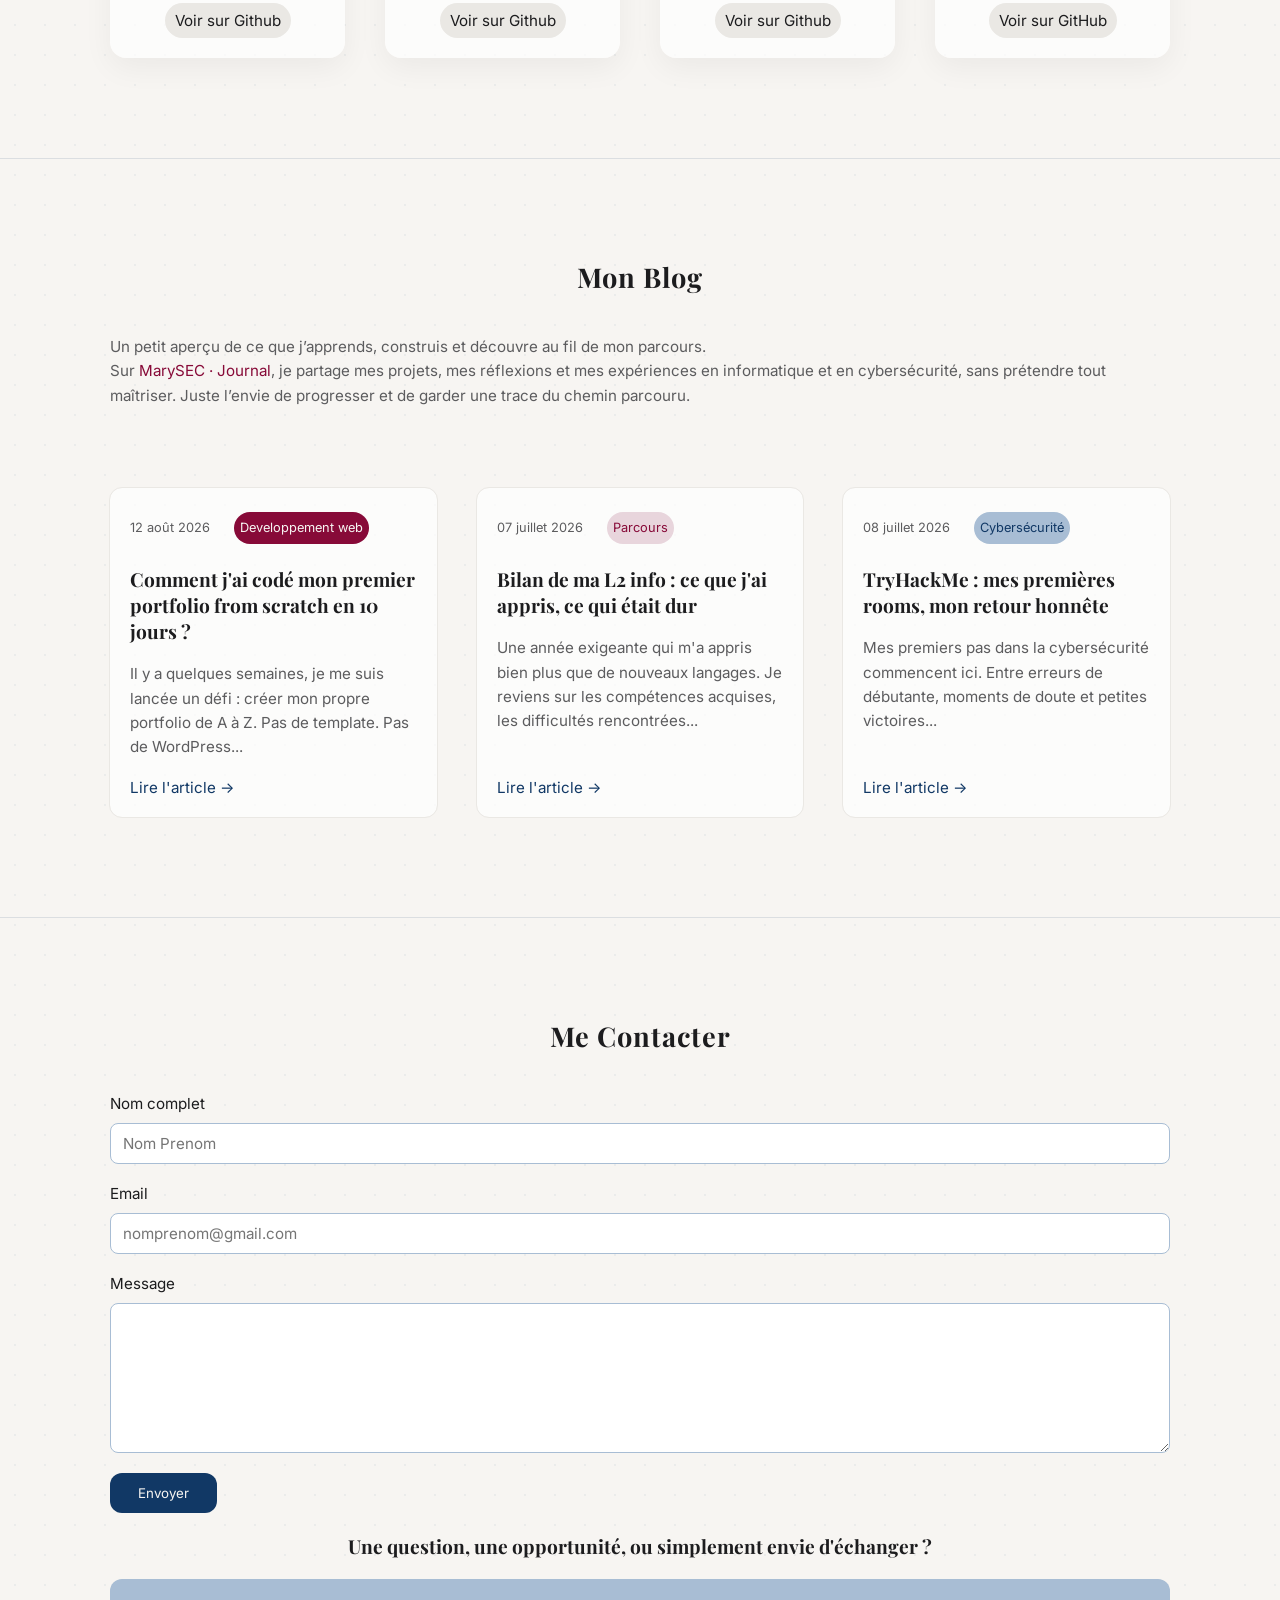
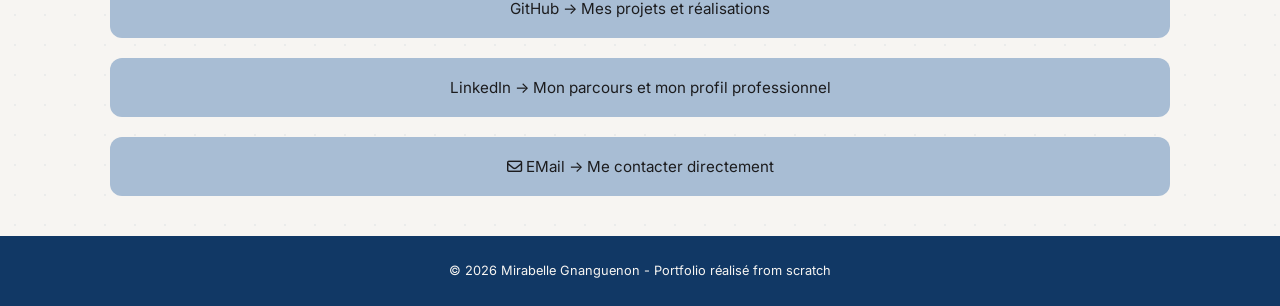
==== commit f1b7c087: "Amélioration poussée style - article1" ====
--- a/index.html
+++ b/index.html
@@ -211,7 +211,7 @@
                         <p class="date-article">12 août 2026</p>
                         <p class="tag-dev">Developpement web</p>
                     </div>
-                    <h4>Comment j'ai codé mon premier portfolio from scratch en seulement 10 jours ?</h4>
+                    <h4>Comment j'ai codé mon premier portfolio from scratch en 10 jours ?</h4>
                     <p class="desc-article">Il y a quelques semaines, je me suis lancée un défi : créer mon propre portfolio de A à Z. Pas de template. Pas de WordPress...</p>
                     <a href="blog/article.html" target="_blank" rel="noopener" class="lien-article" >Lire l'article →</a>
                 </article>
--- a/style.css
+++ b/style.css
@@ -579,13 +579,14 @@
     background-color: var(--special-color-1);
     border-radius: 12px;
     padding: 20px;
+    transition: all 0.3s ease;
 }
 
 div.mes-coordonnees a:hover{
     /* box-shadow: 1px 2px 2px var(--text-color-2); */
     background-color: rgba(17, 56, 101, 0.12);
     transform: translateY(-3px);
-    transition: all 0.3s ease;
+    
 }
 
 nav a.active{
